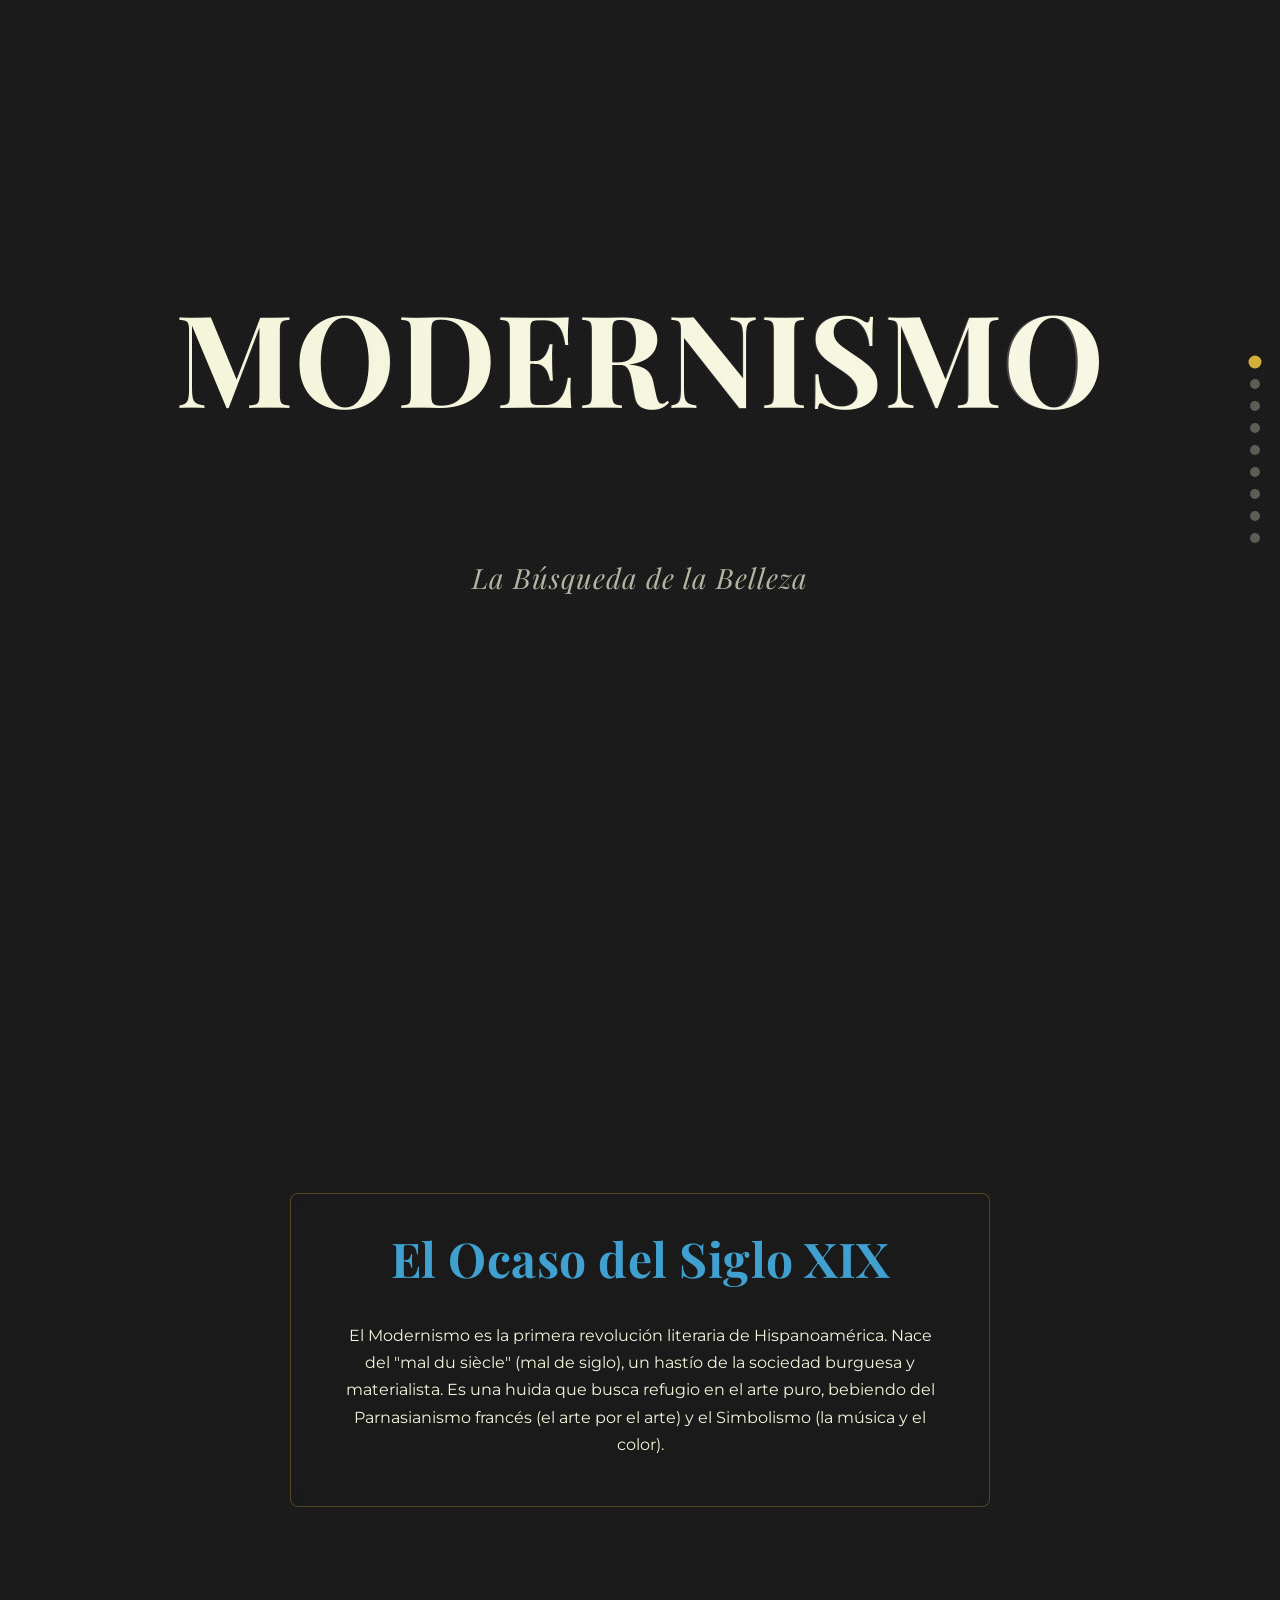
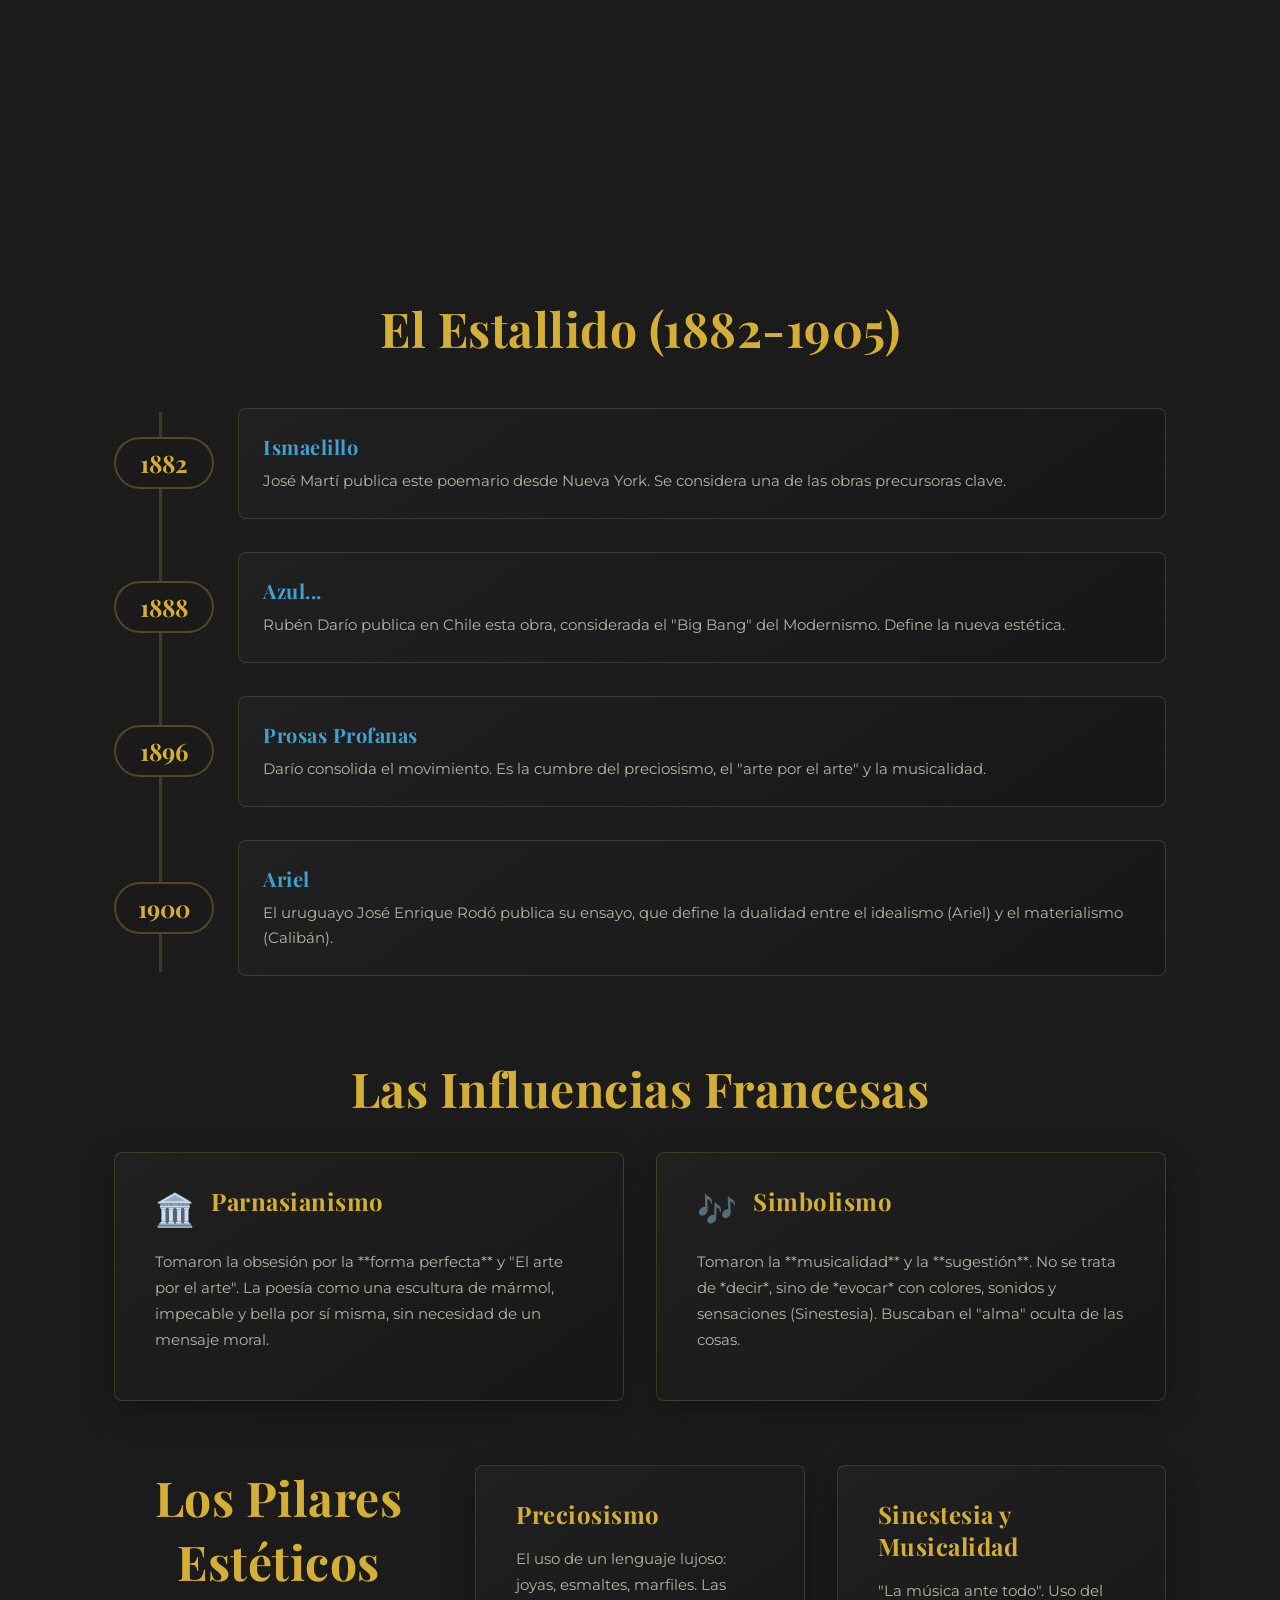
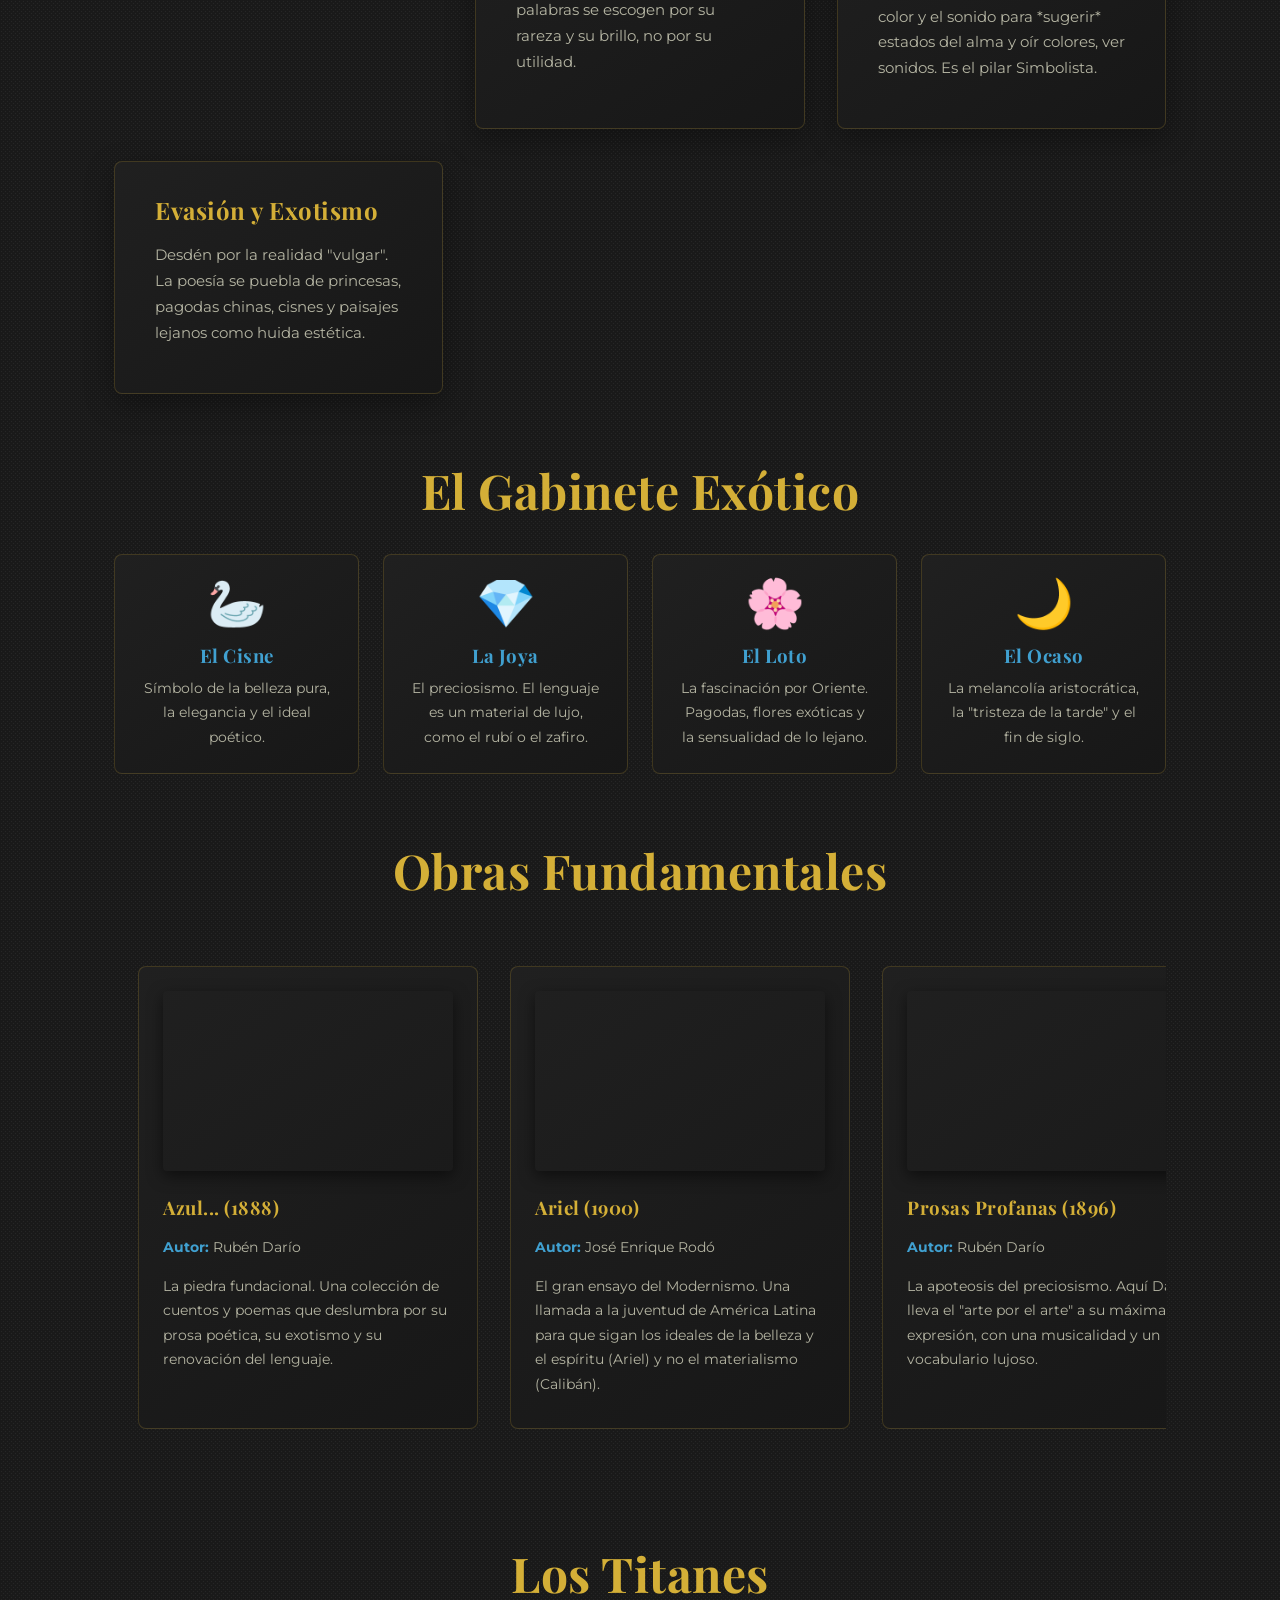
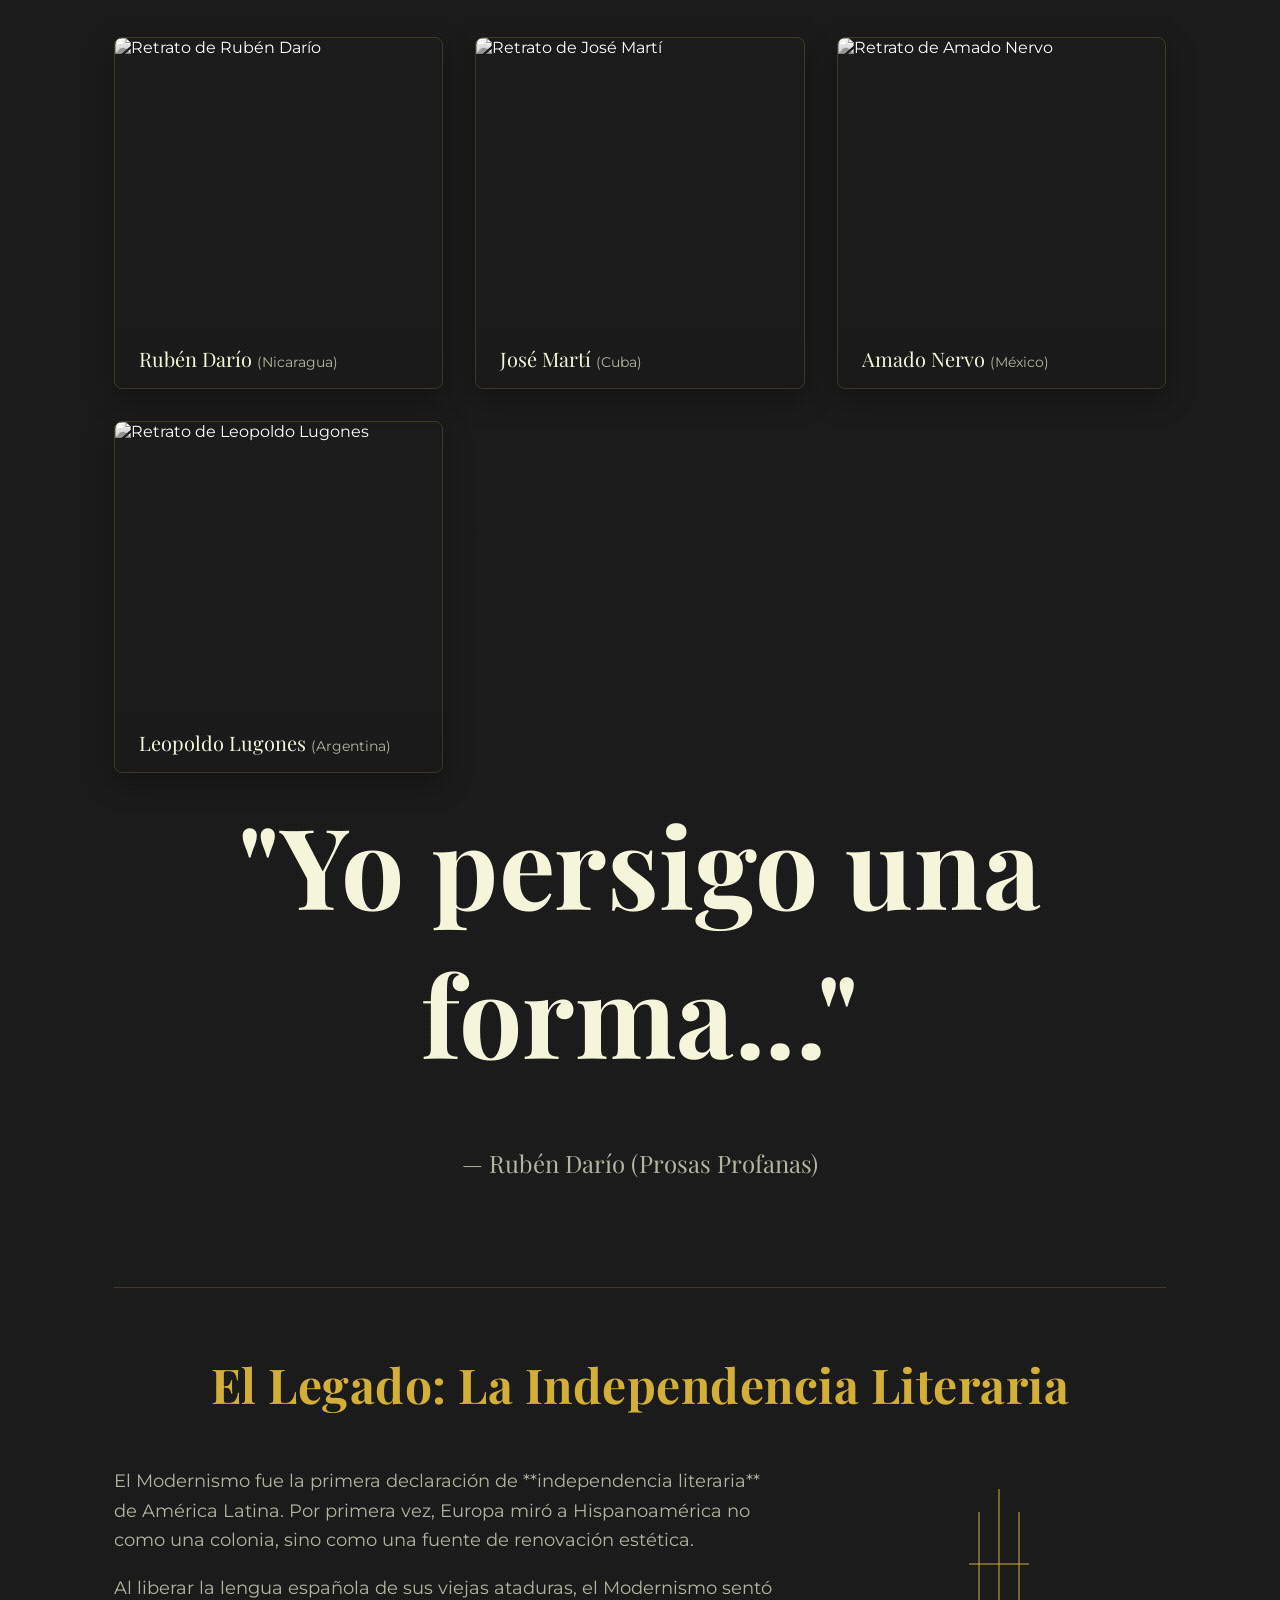
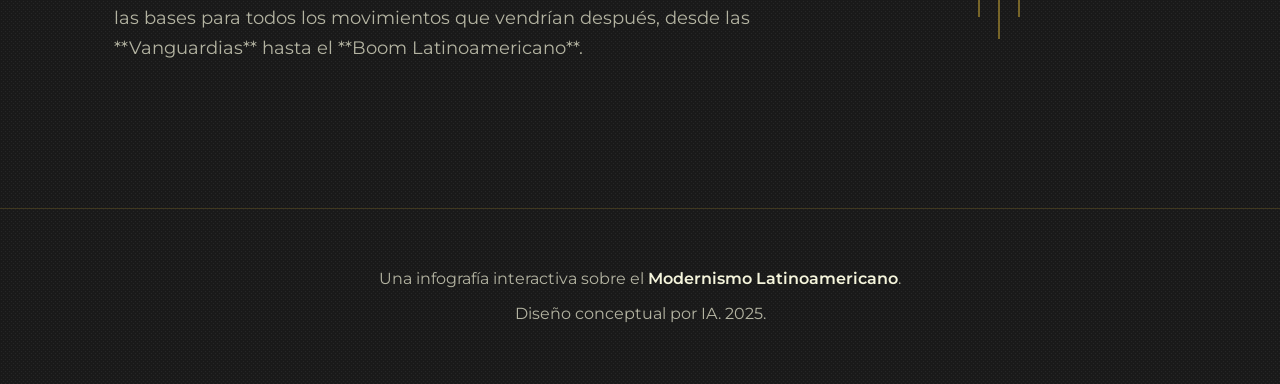
==== index.html @ db3751e8 "Initial Commit" ====
<!doctype html>
<html lang="es">
<head>
<meta charset="utf-8" />
<meta name="viewport" content="width=device-width,initial-scale=1" />
<title>Infografía: El Modernismo Latinoamericano (Edición Definitiva)</title>

<link href="https://fonts.googleapis.com/css2?family=Playfair+Display:ital,wght@0,400;0,700;1,700&family=Montserrat:wght@300;400;600;700&display=swap" rel="stylesheet">

<link rel="stylesheet" href="style.css">

</head>
<body>

<div id="preloader">
  <div class="preloader-symbol">
    <svg xmlns="http://www.w3.org/2000/svg" viewBox="0 0 64 64" width="64" height="64">
      <path d="M 32 10 C 20 10 10 20 10 32 C 10 44 20 54 32 54 C 44 54 54 44 54 32 C 54 20 44 10 32 10 Z M 32 12 A 20 20 0 0 1 52 32 A 20 20 0 0 1 32 52 A 20 20 0 0 1 12 32 A 20 20 0 0 1 32 12 Z" fill="#D4AF37"/>
      <path d="M 28 20 C 28 20 24 24 24 30 C 24 36 28 40 32 40 C 36 40 40 36 40 30 C 40 24 36 20 36 20 L 32 26 L 28 20 Z M 30 30 C 30 29 31 28 32 28 C 33 28 34 29 34 30 C 34 31 33 32 32 32 C 31 32 30 31 30 30 Z" fill="#D4AF37"/>
    </svg>
  </div>
  <div class="preloader-text">Cargando...</div>
</div>

<div id="custom-cursor"></div>

<nav id="scroll-spy">
  <ul>
    <li><a href="#hero" class="spy-dot active" data-section-name="INICIO"></a></li>
    <li><a href="#context" class="spy-dot" data-section-name="CONTEXTO"></a></li>
    <li><a href="#timeline" class="spy-dot" data-section-name="CRONOLOGÍA"></a></li>
    <li><a href="#influences" class="spy-dot" data-section-name="INFLUENCIAS"></a></li>
    <li><a href="#pillars" class="spy-dot" data-section-name="PILARES"></a></li>
    <li><a href="#cabinet" class="spy-dot" data-section-name="SÍMBOLOS"></a></li>
    <li><a href="#works" class="spy-dot" data-section-name="OBRAS"></a></li>
    <li><a href="#titans" class="spy-dot" data-section-name="TITANES"></a></li>
    <li><a href="#manifesto" class="spy-dot" data-section-name="MANIFIESTO"></a></li>
  </ul>
</nav>

<header class="hero-container" id="hero" data-section-name="INICIO" aria-label="Introducción al Modernismo">
  <div class="hero-content">
    <h1 id="hero-title">MODERNISMO</h1>
    <p class="subtitle animate-on-load">La Búsqueda de la Belleza</p>
  </div>
</header>

<div class="parallax-wrapper">
  <section class="context" id="context" data-section-name="CONTEXTO" aria-label="Contexto histórico">
    <div class="context-content animate-on-scroll">
      <h2>El Ocaso del Siglo XIX</h2>
      <p>
        El Modernismo es la primera revolución literaria de Hispanoamérica. Nace del "mal du siècle" (mal de siglo), un hastío de la sociedad burguesa y materialista. Es una huida que busca refugio en el arte puro, bebiendo del Parnasianismo francés (el arte por el arte) y el Simbolismo (la música y el color).
      </p>
    </div>
  </section>
</div>

<main class="container" role="main">

  <section class="timeline" id="timeline" data-section-name="CRONOLOGÍA" aria-label="Línea de Tiempo">
    <h2 class="animate-on-scroll">El Estallido (1882-1905)</h2>
    <div class="timeline-container">
      <div class="timeline-event animate-on-scroll" style="--delay: 0.1s;">
        <div class="timeline-date">1882</div>
        <div class="timeline-content">
          <h4>Ismaelillo</h4>
          <p>José Martí publica este poemario desde Nueva York. Se considera una de las obras precursoras clave.</p>
        </div>
      </div>
      <div class="timeline-event animate-on-scroll" style="--delay: 0.2s;">
        <div class="timeline-date">1888</div>
        <div class="timeline-content">
          <h4>Azul...</h4>
          <p>Rubén Darío publica en Chile esta obra, considerada el "Big Bang" del Modernismo. Define la nueva estética.</p>
        </div>
      </div>
      <div class="timeline-event animate-on-scroll" style="--delay: 0.3s;">
        <div class="timeline-date">1896</div>
        <div class="timeline-content">
          <h4>Prosas Profanas</h4>
          <p>Darío consolida el movimiento. Es la cumbre del preciosismo, el "arte por el arte" y la musicalidad.</p>
        </div>
      </div>
      <div class="timeline-event animate-on-scroll" style="--delay: 0.4s;">
        <div class="timeline-date">1900</div>
        <div class="timeline-content">
          <h4>Ariel</h4>
          <p>El uruguayo José Enrique Rodó publica su ensayo, que define la dualidad entre el idealismo (Ariel) y el materialismo (Calibán).</p>
        </div>
      </div>
    </div>
  </section>

  <section class="influences" id="influences" data-section-name="INFLUENCIAS" aria-label="Influencias Francesas">
    <h2 class="animate-on-scroll">Las Influencias Francesas</h2>
    <div class="influences-grid">
      <div class="card influence-card animate-on-scroll" style="--delay: 0.1s;">
        <div class="influence-title">
          <span class="influence-icon">🏛️</span>
          <h4>Parnasianismo</h4>
        </div>
        <p>Tomaron la obsesión por la **forma perfecta** y "El arte por el arte". La poesía como una escultura de mármol, impecable y bella por sí misma, sin necesidad de un mensaje moral.</p>
      </div>
      <div class="card influence-card animate-on-scroll" style="--delay: 0.2s;">
        <div class="influence-title">
          <span class="influence-icon">🎶</span>
          <h4>Simbolismo</h4>
        </div>
        <p>Tomaron la **musicalidad** y la **sugestión**. No se trata de *decir*, sino de *evocar* con colores, sonidos y sensaciones (Sinestesia). Buscaban el "alma" oculta de las cosas.</p>
      </div>
    </div>
  </section>

  <section class="pillars" id="pillars" data-section-name="PILARES" aria-label="Pilares temáticos">
    <h2 class="animate-on-scroll">Los Pilares Estéticos</h2>
    <div class="card animate-on-scroll" style="--delay: 0.1s;">
      <h4>Preciosismo</h4>
      <p>El uso de un lenguaje lujoso: joyas, esmaltes, marfiles. Las palabras se escogen por su rareza y su brillo, no por su utilidad.</p>
    </div>
    
    <div class="card animate-on-scroll" id="sinestesia-card" style="--delay: 0.2s;" aria-live="polite">
      <h4>Sinestesia y Musicalidad</h4>
      <p>"La música ante todo". Uso del color y el sonido para *sugerir* estados del alma y oír colores, ver sonidos. Es el pilar Simbolista.</p>
      <div class="stream-animation-container" aria-hidden="true"></div>
    </div>
    
    <div class="card animate-on-scroll" style="--delay: 0.3s;">
      <h4>Evasión y Exotismo</h4>
      <p>Desdén por la realidad "vulgar". La poesía se puebla de princesas, pagodas chinas, cisnes y paisajes lejanos como huida estética.</p>
    </div>
  </section>

  <section class="cabinet" id="cabinet" data-section-name="SÍMBOLOS" aria-label="Símbolos Clave">
    <h2 class="animate-on-scroll">El Gabinete Exótico</h2>
    <div class="cabinet-grid">
      <div class="symbol-card animate-on-scroll" style="--delay: 0.1s;">
        <span class="symbol">🦢</span>
        <h3>El Cisne</h3>
        <p>Símbolo de la belleza pura, la elegancia y el ideal poético.</p>
      </div>
      <div class="symbol-card animate-on-scroll" style="--delay: 0.2s;">
        <span class="symbol">💎</span>
        <h3>La Joya</h3>
        <p>El preciosismo. El lenguaje es un material de lujo, como el rubí o el zafiro.</p>
      </div>
      <div class="symbol-card animate-on-scroll" style="--delay: 0.3s;">
        <span class="symbol">🌸</span>
        <h3>El Loto</h3>
        <p>La fascinación por Oriente. Pagodas, flores exóticas y la sensualidad de lo lejano.</p>
      </div>
      <div class="symbol-card animate-on-scroll" style="--delay: 0.4s;">
        <span class="symbol">🌙</span>
        <h3>El Ocaso</h3>
        <p>La melancolía aristocrática, la "tristeza de la tarde" y el fin de siglo.</p>
      </div>
    </div>
  </section>

  <section class="works-wrapper" id="works" data-section-name="OBRAS" aria-label="Obras Fundamentales">
    <h2 class="animate-on-scroll">Obras Fundamentales</h2>
    <div class="works-horizontal-container animate-on-scroll">
      
      <div class="work-card">
        <div class="work-cover" style="background-image: url('https://picsum.photos/seed/azul/400/600?grayscale')"></div>
        <div class="work-info">
          <h3>Azul... (1888)</h3>
          <p><strong>Autor:</strong> Rubén Darío</p>
          <p>La piedra fundacional. Una colección de cuentos y poemas que deslumbra por su prosa poética, su exotismo y su renovación del lenguaje.</p>
        </div>
      </div>
      
      <div class="work-card">
        <div class="work-cover" style="background-image: url('https://picsum.photos/seed/ariel/400/600?grayscale')"></div>
        <div class="work-info">
          <h3>Ariel (1900)</h3>
          <p><strong>Autor:</strong> José Enrique Rodó</p>
          <p>El gran ensayo del Modernismo. Una llamada a la juventud de América Latina para que sigan los ideales de la belleza y el espíritu (Ariel) y no el materialismo (Calibán).</p>
        </div>
      </div>
      
      <div class="work-card">
        <div class="work-cover" style="background-image: url('https://picsum.photos/seed/prosas/400/600?grayscale')"></div>
        <div class="work-info">
          <h3>Prosas Profanas (1896)</h3>
          <p><strong>Autor:</strong> Rubén Darío</p>
          <p>La apoteosis del preciosismo. Aquí Darío lleva el "arte por el arte" a su máxima expresión, con una musicalidad y un vocabulario lujoso.</p>
        </div>
      </div>

      <div class="work-card">
        <div class="work-cover" style="background-image: url('https://picsum.photos/seed/platero/400/600?grayscale')"></div>
        <div class="work-info">
          <h3>Platero y yo (1914)</h3>
          <p><strong>Autor:</strong> Juan Ramón Jiménez</p>
          <p>(Aunque español, es la transición lírica que cierra la estética modernista con una prosa poética de sensibilidad inigualable).</p>
        </div>
      </div>
      
      <div class="work-card-end">
        <span>Sigue explorando...</span>
      </div>

    </div>
  </section>


  <section class="titans" id="titans" data-section-name="TITANES" aria-label="Autores principales">
    <h2 class="animate-on-scroll">Los Titanes</h2>
    <div class="gallery-grid">
      
      <div class="author-card animate-on-scroll" style="--delay: 0.1s;">
        <img src="https://picsum.photos/seed/dario/600/900?grayscale" alt="Retrato de Rubén Darío">
        <div class="author-overlay">
          <h3>Azul... (1888)</h3>
          <blockquote>"El libro de un autor no es sino la base de una pirámide cuya cima es el autor."</blockquote>
        </div>
        <div class="author-name">Rubén Darío <span>(Nicaragua)</span></div>
        <div class="glitch-layer"></div>
        <div class="glitch-layer"></div>
      </div>

      <div class="author-card animate-on-scroll" style="--delay: 0.2s;">
        <img src="https://picsum.photos/seed/marti/600/900?grayscale" alt="Retrato de José Martí">
        <div class="author-overlay">
          <h3>Ismaelillo (1882)</h3>
          <blockquote>"Verso, nos dicen, es gala / de fiesta, y su fin es / embellecer."</blockquote>
        </div>
        <div class="author-name">José Martí <span>(Cuba)</span></div>
        <div class="glitch-layer"></div>
        <div class="glitch-layer"></div>
      </div>

      <div class="author-card animate-on-scroll" style="--delay: 0.3s;">
        <img src="https://picsum.photos/seed/nervo/600/900?grayscale" alt="Retrato de Amado Nervo">
        <div class="author-overlay">
          <h3>La amada inmóvil (1920)</h3>
          <blockquote>"La vida es un paréntesis obscuro entre dos nadas."</blockquote>
        </div>
        <div class="author-name">Amado Nervo <span>(México)</span></div>
        <div class="glitch-layer"></div>
        <div class="glitch-layer"></div>
      </div>

      <div class="author-card animate-on-scroll" style="--delay: 0.4s;">
        <img src="https://picsum.photos/seed/lugones/600/900?grayscale" alt="Retrato de Leopoldo Lugones">
        <div class="author-overlay">
          <h3>Las montañas del oro (1897)</h3>
          <blockquote>"La Belleza es la única verdad. Y no hay más que una Belleza."</blockquote>
        </div>
        <div class="author-name">Leopoldo Lugones <span>(Argentina)</span></div>
        <div class="glitch-layer"></div>
        <div class="glitch-layer"></div>
      </div>

    </div>
  </section>

  <section class="manifesto" id="manifesto" data-section-name="MANIFIESTO" aria-label="El Manifiesto">
    <h2 id="manifesto-text" class="animate-on-scroll">"Yo persigo una forma..."</h2>
    <p class="animate-on-scroll" style="--delay: 0.2s;">— Rubén Darío (Prosas Profanas)</p>
  </section>

  <section class="legacy" id="legacy" aria-label="Legado">
    <h2 class="animate-on-scroll">El Legado: La Independencia Literaria</h2>
    <div class="legacy-content">
      <div class="legacy-text animate-on-scroll" style="--delay: 0.1s;">
        <p>El Modernismo fue la primera declaración de **independencia literaria** de América Latina. Por primera vez, Europa miró a Hispanoamérica no como una colonia, sino como una fuente de renovación estética.</p>
        <p>Al liberar la lengua española de sus viejas ataduras, el Modernismo sentó las bases para todos los movimientos que vendrían después, desde las **Vanguardias** hasta el **Boom Latinoamericano**.</p>
      </div>
      <div class="legacy-visual animate-on-scroll" style="--delay: 0.3s;" aria-hidden="true">
        <div class="line line-1"></div>
        <div class="line line-2"></div>
        <div class="line line-3"></div>
        <div class="line line-4"></div>
      </div>
    </div>
  </section>

</main>

<footer class="site-footer">
  <p>Una infografía interactiva sobre el <strong>Modernismo Latinoamericano</strong>.</p>
  <p>Diseño conceptual por IA. 2025.</p>
</footer>

<script src="app.js" defer></script>

</body>
</html>
---- style.css ----
/*
:root
Paleta: Sofisticada, lujosa.
Azul (por Darío) y Oro (por Parnasianismo).
*/
:root {
  --bg-dark: #1a1a1a;
  --text-light: #F5F5DC; /* Blanco Hueso */
  --accent-gold: #D4AF37;
  --accent-azul: #40A0D0; /* Azul Clásico */
  --text-muted: rgba(245, 245, 220, 0.7);

  --font-title: 'Playfair Display', serif;
  --font-body: 'Montserrat', sans-serif;
  
  --preloader-time: 1.5s; /* Duración de la animación del preloader */
}

/* --- Reseteo y Base --- */
*,
*::before,
*::after {
  box-sizing: border-box;
}

html {
  scroll-behavior: smooth;
}

body {
  margin: 0;
  font-family: var(--font-body);
  color: var(--text-light);
  background-color: var(--bg-dark);
  -webkit-font-smoothing: antialiased;
  -moz-osx-font-smoothing: grayscale;
  /* MEJORA 4: Textura de Ruido Sutil */
  background-image: linear-gradient(rgba(0,0,0,0.02), rgba(0,0,0,0.02)),
                    url("data:image/svg+xml,%3Csvg xmlns='http://www.w3.org/2000/svg' width='4' height='4' viewBox='0 0 4 4'%3E%3Cpath fill='%239C9C9C' fill-opacity='0.1' d='M1 3h1v1H1V3zm2-2h1v1H3V1z'%3E%3C/path%3E%3C/svg%3E");
  /* MEJORA 2: Ocultar cursor original */
  cursor: none;
}

/* Ocultar cursor en elementos interactivos también */
a, button, .author-card {
  cursor: none;
}

h1, h2, h3, h4 {
  font-family: var(--font-title);
  font-weight: 700;
  margin-top: 0;
  letter-spacing: 0.5px;
}
h1 { font-size: clamp(3rem, 10vw, 8rem); color: var(--text-light); }
h2 { font-size: clamp(2rem, 5vw, 3rem); color: var(--accent-gold); text-align: center; margin-bottom: 2rem; }
p { line-height: 1.7; font-size: 1rem; }
.container { max-width: 1100px; margin: 0 auto; padding: 4rem 1.5rem; }

/* --- MEJORA 1: PRELOADER --- */
#preloader {
  position: fixed;
  top: 0;
  left: 0;
  width: 100%;
  height: 100%;
  background: var(--bg-dark);
  display: flex;
  flex-direction: column;
  justify-content: center;
  align-items: center;
  z-index: 1000;
  opacity: 1;
  transition: opacity 0.5s ease calc(var(--preloader-time) - 0.5s);
  pointer-events: none;
}
#preloader.loaded {
  opacity: 0;
}
.preloader-symbol {
  animation: pulse 2s infinite ease-in-out;
}
.preloader-symbol svg {
  animation: spin 3s linear infinite;
}
.preloader-text {
  font-family: var(--font-title);
  color: var(--text-muted);
  margin-top: 1rem;
  opacity: 0;
  animation: fade-in 1s ease 0.5s forwards;
}
@keyframes spin { from { transform: rotate(0deg); } to { transform: rotate(360deg); } }
@keyframes pulse { 0%, 100% { opacity: 0.5; } 50% { opacity: 1; } }
@keyframes fade-in { to { opacity: 1; } }

/* --- MEJORA 2: CURSOR PERSONALIZADO --- */
#custom-cursor {
  position: fixed;
  width: 10px;
  height: 10px;
  background-color: var(--accent-gold);
  border-radius: 50%;
  top: -20px; /* Inicia fuera de pantalla */
  left: -20px;
  pointer-events: none;
  z-index: 9999;
  transition: transform 0.1s ease, width 0.3s ease, height 0.3s ease, background-color 0.3s ease;
}
#custom-cursor.hover {
  width: 40px;
  height: 40px;
  background-color: rgba(212, 175, 55, 0.3);
}

/* --- MEJORA 3: NAVEGACIÓN SCROLL-SPY --- */
#scroll-spy {
  position: fixed;
  top: 50%;
  right: 20px;
  transform: translateY(-50%);
  z-index: 100;
}
#scroll-spy ul {
  list-style: none;
  margin: 0;
  padding: 0;
  display: flex;
  flex-direction: column;
  gap: 12px;
}
#scroll-spy .spy-dot {
  display: block;
  width: 10px;
  height: 10px;
  background-color: rgba(245, 245, 220, 0.3); /* muted */
  border-radius: 50%;
  position: relative;
  transition: background-color 0.3s ease, transform 0.3s ease;
}
#scroll-spy .spy-dot.active {
  background-color: var(--accent-gold);
  transform: scale(1.3);
}
/* Tooltip con el nombre de la sección */
#scroll-spy .spy-dot::before {
  content: attr(data-section-name);
  position: absolute;
  top: 50%;
  right: 25px; /* A la izquierda del punto */
  transform: translateY(-50%);
  background: var(--accent-gold);
  color: var(--bg-dark);
  font-family: var(--font-body);
  font-weight: 600;
  font-size: 0.75rem;
  padding: 4px 8px;
  border-radius: 4px;
  white-space: nowrap;
  opacity: 0;
  pointer-events: none;
  transition: opacity 0.3s ease;
}
#scroll-spy .spy-dot:hover::before {
  opacity: 1;
}

/* --- SECCIÓN 1: HÉROE --- */
.hero-container {
  height: 100vh;
  display: flex;
  flex-direction: column;
  justify-content: center;
  align-items: center;
  text-align: center;
  overflow: hidden; 
}
.hero-content { position: relative; }
#hero-title {
  position: relative;
  display: inline-block;
  cursor: default;
  user-select: none; 
}
#hero-title span {
  display: inline-block;
  opacity: 0;
  transition: transform 1.2s cubic-bezier(0.19, 1, 0.22, 1),
              opacity 1.2s cubic-bezier(0.19, 1, 0.22, 1);
}
/* MEJORA 8: Brillo en Héroe (después de ensamblado) */
#hero-title.assembled::after {
  content: "MODERNISMO";
  position: absolute;
  top: 0;
  left: 0;
  width: 100%;
  color: transparent;
  background-clip: text;
  -webkit-background-clip: text;
  background-image: linear-gradient(90deg, 
    transparent 0%, 
    rgba(255,255,255,0.5) 40%, 
    rgba(255,255,255,0.8) 50%, 
    rgba(255,255,255,0.5) 60%, 
    transparent 100%);
  background-size: 300% 100%;
  animation: light-sweep 3s ease-out 1s forwards;
  opacity: 0.5;
}
@keyframes light-sweep {
  0% { background-position: 150% 0; }
  100% { background-position: -150% 0; }
}
.subtitle {
  font-family: var(--font-title);
  font-style: italic;
  font-size: clamp(1.2rem, 3vw, 1.75rem);
  color: var(--text-muted);
  letter-spacing: 1px;
}

/* --- SECCIÓN 2: CONTEXTO (PARALLAX) --- */
.parallax-wrapper {
  perspective: 1px;
  height: 100vh;
  overflow-x: hidden;
  overflow-y: auto;
}
.context {
  position: relative;
  padding: 4rem 1.5rem;
  height: 100vh;
  display: flex;
  justify-content: center;
  align-items: center;
  transform-style: preserve-3d;
}
.context::before {
  content: "";
  position: absolute;
  top: 0; left: 0; right: 0; bottom: 0;
  z-index: -1;
  transform: translateZ(-1px) scale(2);
  background-image: url('https://picsum.photos/seed/lake/1920/1080?grayscale&blur=1');
  background-size: cover;
  background-position: center center;
  filter: grayscale(100%) brightness(0.4);
}
.context-content {
  max-width: 700px;
  text-align: center;
  background: rgba(26, 26, 26, 0.7);
  padding: 2rem 3rem;
  border: 1px solid rgba(212, 175, 55, 0.3);
  backdrop-filter: blur(5px);
  border-radius: 8px;
}
.context-content h2 { color: var(--accent-azul); }

/* --- SECCIÓN 3: LÍNEA DE TIEMPO (Refinada) --- */
.timeline { padding-top: 2rem; }
.timeline-container {
  display: grid;
  grid-template-columns: 1fr;
  gap: 1px; /* Para la línea de conexión */
  position: relative;
  /* Línea central */
  &::before {
    content: '';
    position: absolute;
    top: 20px;
    bottom: 20px;
    left: 45px; /* Alineado con el .timeline-date */
    width: 3px;
    background: rgba(212, 175, 55, 0.2);
    z-index: 1;
  }
}
.timeline-event {
  display: flex;
  align-items: center;
  gap: 1.5rem;
  padding: 1rem 0;
  position: relative;
  z-index: 2;
}
.timeline-date {
  font-family: var(--font-title);
  font-size: 1.5rem;
  font-weight: 700;
  color: var(--accent-gold);
  background: var(--bg-dark);
  padding: 0.5rem 1rem;
  border-radius: 50px;
  border: 2px solid rgba(212, 175, 55, 0.3);
  width: 100px;
  text-align: center;
}
.timeline-content {
  background: linear-gradient(145deg, #202020, #171717);
  border: 1px solid rgba(212, 175, 55, 0.2);
  padding: 1.5rem;
  border-radius: 8px;
  flex: 1;
}
.timeline-content h4 { color: var(--accent-azul); margin-bottom: 0.5rem; font-size: 1.25rem; }
.timeline-content p { margin: 0; color: var(--text-muted); font-size: 0.95rem; }

/* --- MEJORA 5: SECCIÓN "INFLUENCIAS" --- */
.influences { padding-top: 4rem; }
.influences-grid {
  display: grid;
  grid-template-columns: 1fr 1fr;
  gap: 2rem;
}
.influence-card { border-top: 4px solid var(--accent-azul); }
.influence-title {
  display: flex;
  align-items: center;
  gap: 1rem;
  margin-bottom: 1rem;
}
.influence-title h4 { color: var(--accent-gold); margin: 0; font-size: 1.5rem; }
.influence-icon { font-size: 2rem; }

/* --- SECCIÓN 6: PILARES --- */
.pillars {
  padding-top: 4rem; 
  display: grid;
  grid-template-columns: repeat(auto-fit, minmax(300px, 1fr));
  gap: 2rem;
}
.card {
  background: linear-gradient(145deg, #202020, #171717);
  border: 1px solid rgba(212, 175, 55, 0.2);
  padding: 2rem 2.5rem;
  border-radius: 8px;
  box-shadow: 0 10px 30px rgba(0, 0, 0, 0.3);
  position: relative;
  overflow: hidden;
}
.card h4 { font-family: var(--font-title); font-size: 1.5rem; color: var(--accent-gold); margin-bottom: 1rem; }
.card p { color: var(--text-muted); font-size: 0.95rem; }

/* Animación de Flujo/Sinestesia */
.stream-animation-container {
  position: absolute;
  bottom: 0; left: 0; right: 0;
  padding: 1rem 2.5rem 1.5rem;
  pointer-events: none;
  line-height: 1.4;
  height: 90px;
  overflow: hidden;
}
.stream-animation-container span {
  font-family: var(--font-title);
  font-style: italic;
  font-size: 0.9rem;
  color: var(--accent-azul);
  opacity: 0;
  display: inline-block;
  transform: translateY(10px);
  transition: opacity 0.5s ease, transform 0.5s ease;
}

/* --- MEJORA 6: SECCIÓN "GABINETE EXÓTICO" --- */
.cabinet { padding-top: 4rem; }
.cabinet-grid {
  display: grid;
  grid-template-columns: repeat(auto-fit, minmax(200px, 1fr));
  gap: 1.5rem;
}
.symbol-card {
  background: linear-gradient(145deg, #202020, #171717);
  border: 1px solid rgba(212, 175, 55, 0.2);
  padding: 1.5rem;
  border-radius: 8px;
  text-align: center;
  transition: transform 0.3s ease;
}
.symbol-card:hover { transform: translateY(-5px); }
.symbol-card .symbol { font-size: 3rem; display: block; line-height: 1; margin-bottom: 1rem; }
.symbol-card h3 { color: var(--accent-azul); margin-bottom: 0.5rem; }
.symbol-card p { font-size: 0.9rem; color: var(--text-muted); margin: 0; }

/* --- MEJORA 7: SECCIÓN DE OBRAS (HORIZONTAL) --- */
.works-wrapper {
  padding-top: 4rem;
  /* El "padding" inferior lo da el contenedor */
}
.works-horizontal-container {
  display: flex;
  gap: 2rem;
  overflow-x: auto;
  padding: 2rem 1.5rem 3rem 1.5rem; /* Padding para que se vea el scroll */
  /* Estilo de scrollbar */
  &::-webkit-scrollbar {
    height: 8px;
  }
  &::-webkit-scrollbar-thumb {
    background: var(--accent-gold);
    border-radius: 10px;
  }
  &::-webkit-scrollbar-track {
    background: rgba(255,255,255,0.05);
    border-radius: 10px;
  }
}
.work-card {
  display: flex;
  flex-direction: column;
  gap: 1.5rem;
  background: linear-gradient(145deg, #202020, #171717);
  border: 1px solid rgba(212, 175, 55, 0.2);
  padding: 1.5rem;
  border-radius: 8px;
  width: 340px; /* Ancho fijo */
  flex-shrink: 0; /* No se encoge */
  transition: transform 0.3s ease;
}
.work-card:hover { transform: translateY(-5px); }
.work-cover {
  width: 100%;
  height: 180px;
  border-radius: 4px;
  background-size: cover;
  background-position: center;
  box-shadow: 0 5px 15px rgba(0,0,0,0.5);
}
.work-info h3 { color: var(--accent-gold); margin-bottom: 0.5rem; }
.work-info p { font-size: 0.9rem; color: var(--text-muted); margin-bottom: 0.5rem; }
.work-info strong { color: var(--accent-azul); }
/* Tarjeta final "placeholder" */
.work-card-end {
  width: 200px;
  flex-shrink: 0;
  display: flex;
  align-items: center;
  justify-content: center;
  border: 2px dashed rgba(212, 175, 55, 0.3);
  border-radius: 8px;
  color: var(--text-muted);
  font-family: var(--font-title);
}

/* --- SECCIÓN 8: TITANES (con Glitch) --- */
.titans { padding-top: 4rem; }
.gallery-grid {
  display: grid;
  grid-template-columns: repeat(auto-fit, minmax(250px, 1fr));
  gap: 2rem;
}
.author-card {
  position: relative;
  border-radius: 8px;
  overflow: hidden;
  box-shadow: 0 10px 30px rgba(0, 0, 0, 0.3);
  border: 1px solid rgba(212, 175, 55, 0.2);
}
.author-card img {
  width: 100%;
  height: 350px;
  object-fit: cover;
  display: block;
  filter: grayscale(100%) contrast(1.1);
  transition: transform 0.6s cubic-bezier(0.19, 1, 0.22, 1), filter 0.4s ease;
}
.author-name {
  position: absolute;
  bottom: 0; left: 0; right: 0;
  padding: 1rem 1.5rem;
  font-family: var(--font-title);
  font-size: 1.25rem;
  background: linear-gradient(to top, rgba(26, 26, 26, 0.9), transparent);
  transition: opacity 0.4s ease;
  z-index: 1;
}
.author-name span { font-family: var(--font-body); font-size: 0.9rem; color: var(--text-muted); }
.author-overlay {
  position: absolute;
  top: 0; left: 0;
  width: 100%; height: 100%;
  padding: 1.5rem;
  background: rgba(26, 26, 26, 0.85);
  backdrop-filter: blur(4px);
  opacity: 0;
  transition: opacity 0.4s ease;
  display: flex;
  flex-direction: column;
  justify-content: center;
  z-index: 1; 
}
.author-overlay h3 { color: var(--accent-gold); font-size: 1.1rem; }
.author-overlay blockquote {
  font-family: var(--font-body);
  font-size: 0.9rem;
  color: var(--text-light);
  border-left: 2px solid var(--accent-azul);
  padding-left: 1rem;
  margin: 0;
}

/* Animación de Glitch */
.glitch-layer {
  position: absolute;
  top: 0; left: 0;
  width: 100%; height: 100%;
  pointer-events: none;
  opacity: 0;
  z-index: 2; 
}
.author-card:hover img { transform: scale(1.1); filter: grayscale(50%) contrast(1.1); }
.author-card:hover .author-overlay { opacity: 1; }
.author-card:hover .author-name { opacity: 0; }
.author-card:hover .glitch-layer:nth-child(3) {
  background-color: var(--accent-azul);
  mix-blend-mode: screen;
  opacity: 0.5;
  animation: glitch-anim 0.3s steps(2, end) infinite;
}
.author-card:hover .glitch-layer:nth-child(4) {
  background-color: red;
  mix-blend-mode: screen;
  opacity: 0.5;
  animation: glitch-anim 0.2s steps(2, end) infinite reverse;
}
@keyframes glitch-anim {
  0% { clip-path: inset(40% 0 30% 0); transform: translateX(-5px); }
  100% { clip-path: inset(10% 0 55% 0); transform: translateX(5px); }
}

/* --- SECCIÓN 9: MANIFIESTO --- */
.manifesto {
  min-height: 50vh;
  display: flex;
  flex-direction: column;
  justify-content: center;
  align-items: center;
  text-align: center;
  overflow: hidden;
}
#manifesto-text {
  font-size: clamp(3rem, 10vw, 7rem);
  color: var(--text-light);
  filter: blur(15px);
  opacity: 0.1;
  transform: scale(0.9);
  transition: filter 1.5s cubic-bezier(0.19, 1, 0.22, 1),
              opacity 1.5s cubic-bezier(0.19, 1, 0.22, 1),
              transform 1.5s cubic-bezier(0.19, 1, 0.22, 1);
}
.manifesto p { font-family: var(--font-title); font-size: 1.5rem; color: var(--text-muted); }

/* --- SECCIÓN 10: LEGADO --- */
.legacy {
  padding-top: 4rem;
  border-top: 1px solid rgba(212, 175, 55, 0.2);
  margin-top: 4rem;
}
.legacy-content {
  display: grid;
  grid-template-columns: 2fr 1fr;
  gap: 3rem;
  align-items: center;
}
.legacy-text p { font-size: 1.1rem; color: var(--text-muted); }
.legacy-text strong { color: var(--accent-azul); font-weight: 600; }
.legacy-visual {
  position: relative;
  height: 150px;
  display: flex;
  justify-content: center;
  align-items: center;
  opacity: 0.6;
}
.legacy-visual .line { position: absolute; background: var(--accent-gold); opacity: 0.5; }
.legacy-visual .line-1 { width: 2px; height: 100%; }
.legacy-visual .line-2 { width: 2px; height: 70%; transform: translateX(20px); }
.legacy-visual .line-3 { width: 2px; height: 70%; transform: translateX(-20px); }
.legacy-visual .line-4 { width: 60px; height: 2px; }

/* --- MEJORA 10: NUEVO FOOTER --- */
.site-footer {
  text-align: center;
  padding: 3rem 1.5rem;
  margin-top: 4rem;
  border-top: 1px solid rgba(212, 175, 55, 0.2);
  color: var(--text-muted);
  font-size: 0.9rem;
}
.site-footer p { margin: 0.5rem 0; }
.site-footer strong { color: var(--text-light); font-weight: 600; }

/* --- ANIMACIONES DE SCROLL (JS) --- */
.animate-on-scroll {
  opacity: 0;
  transform: translateY(30px);
  transition: opacity 0.8s ease-out, transform 0.8s ease-out;
  transition-delay: var(--delay, 0s);
}
.animate-on-scroll.in-view { opacity: 1; transform: translateY(0); }
.animate-on-load {
  opacity: 0;
  transform: translateY(20px);
  animation: fade-in-up 1s ease-out 1.5s forwards;
}
@keyframes fade-in-up { to { opacity: 1; transform: translateY(0); } }
#manifesto-text.in-view { filter: blur(0); opacity: 1; transform: scale(1); }

/* --- RESPONSIVE --- */
@media (max-width: 1200px) {
  /* Ocultar scroll-spy en pantallas más pequeñas */
  #scroll-spy { display: none; }
}
@media (max-width: 768px) {
  .context-content { padding: 1.5rem; }
  .gallery-grid { grid-template-columns: repeat(auto-fit, minmax(250px, 1fr)); }
  .legacy-content { grid-template-columns: 1fr; gap: 2rem; }
  .legacy-visual { display: none; }
  .timeline-container::before { left: 24px; }
  .timeline-event { flex-direction: column; align-items: flex-start; gap: 1rem; }
  .timeline-date { width: auto; }
  .influences-grid { grid-template-columns: 1fr; }
  .cabinet-grid { grid-template-columns: 1fr 1fr; }
}
@media (max-width: 480px) {
  .gallery-grid { grid-template-columns: 1fr; }
  .card { padding: 1.5rem; }
  .cabinet-grid { grid-template-columns: 1fr; }
}
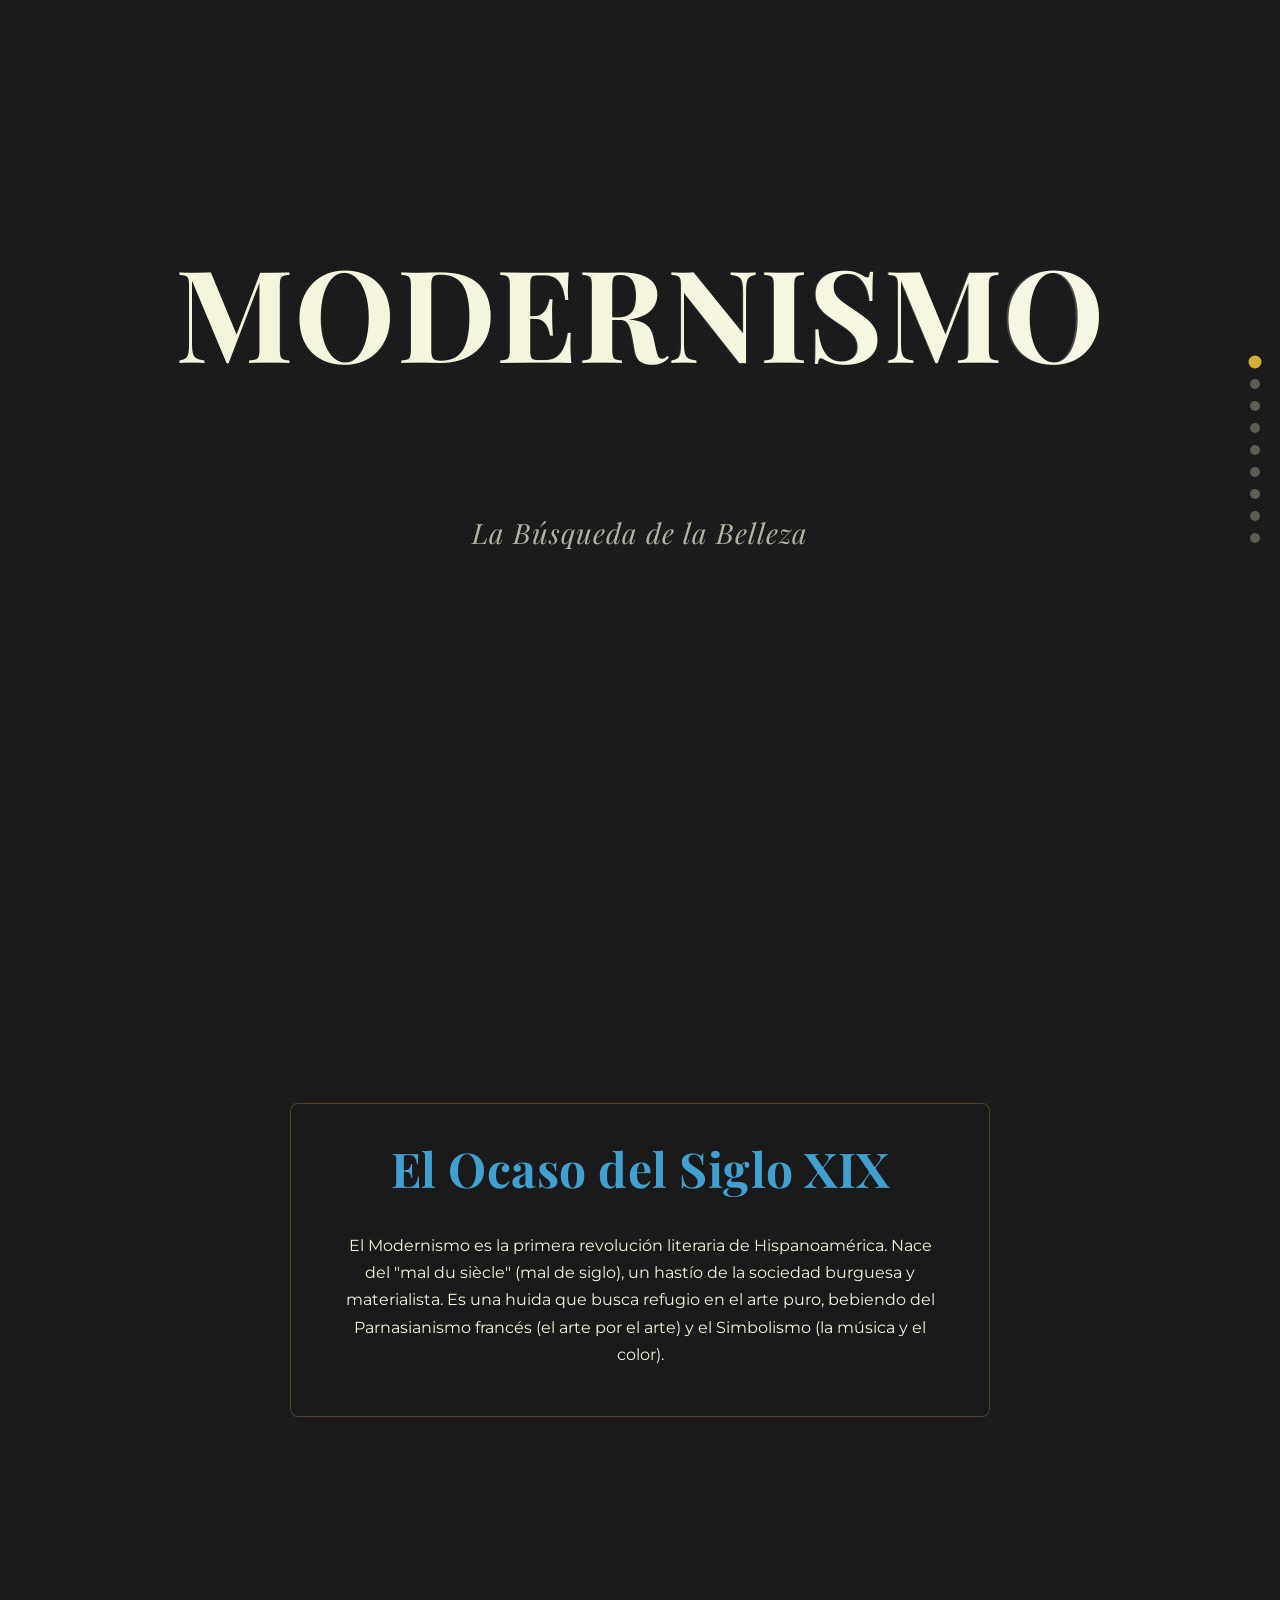
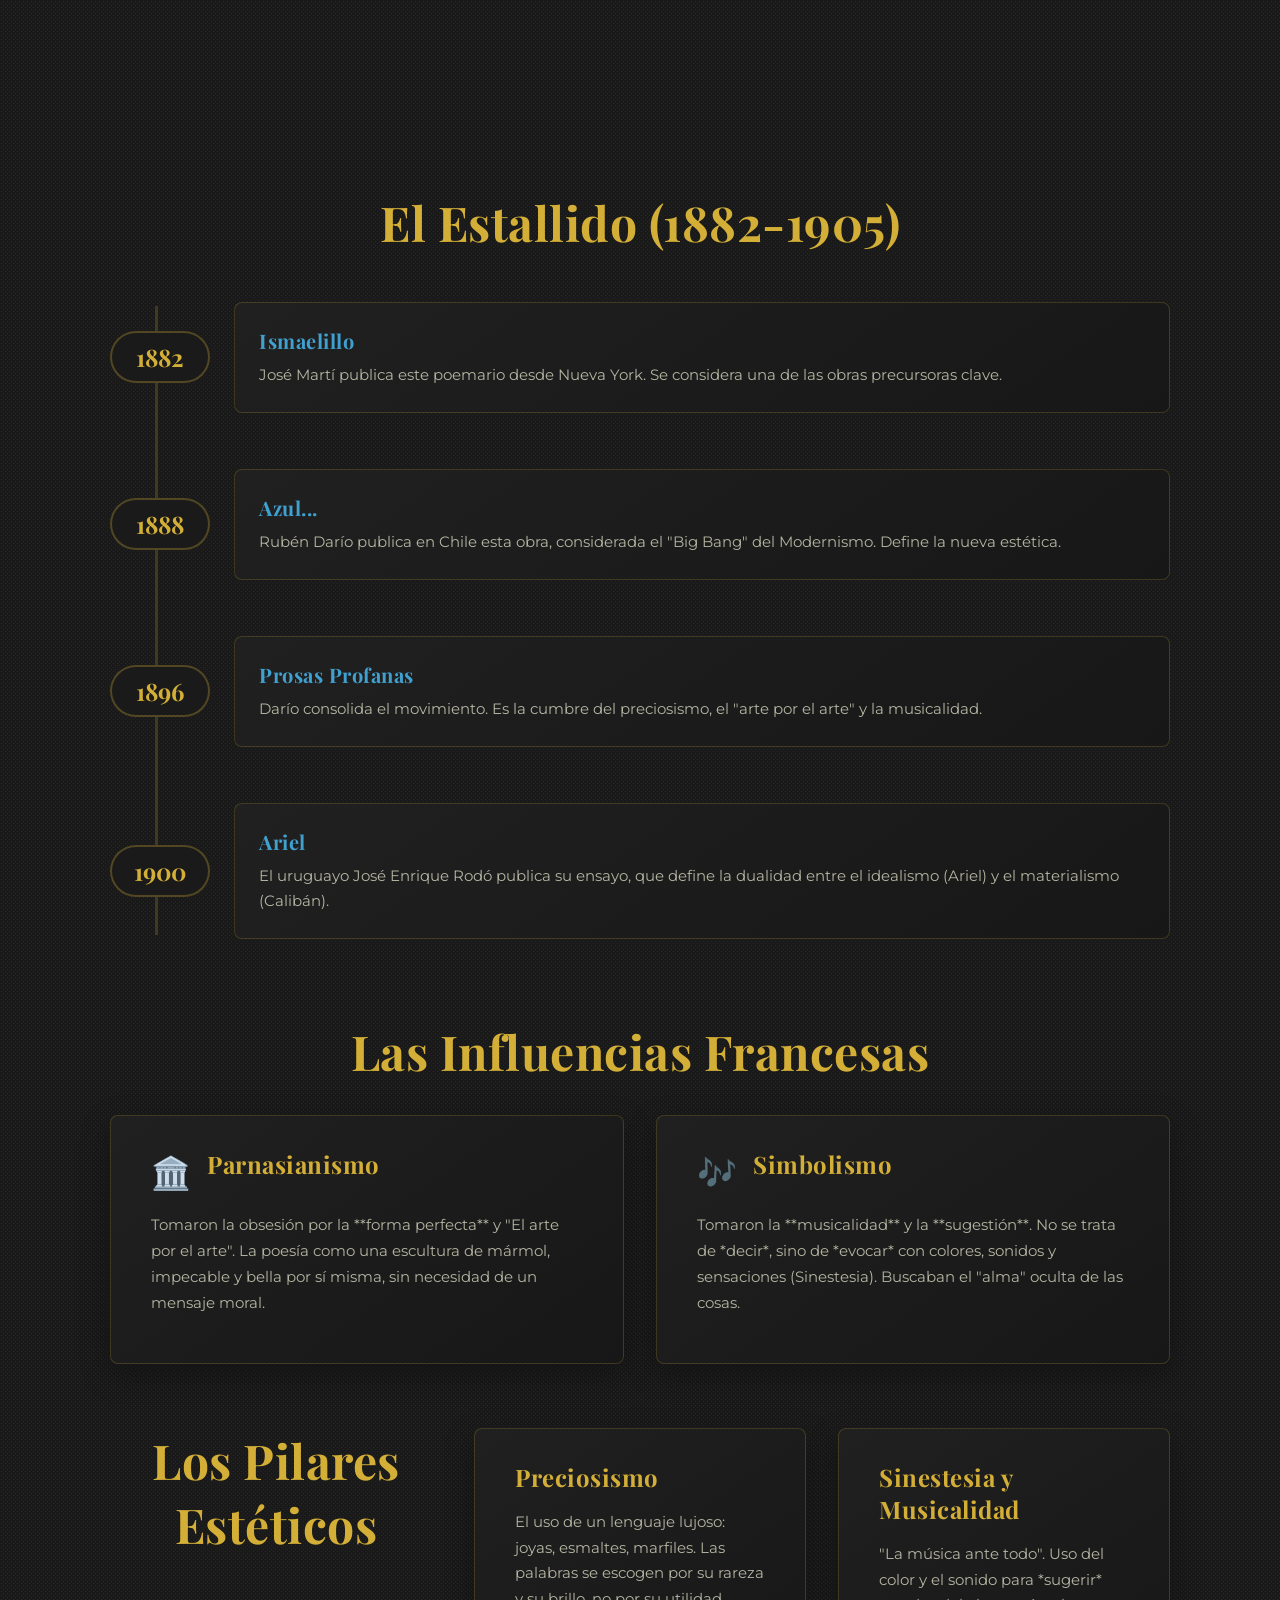
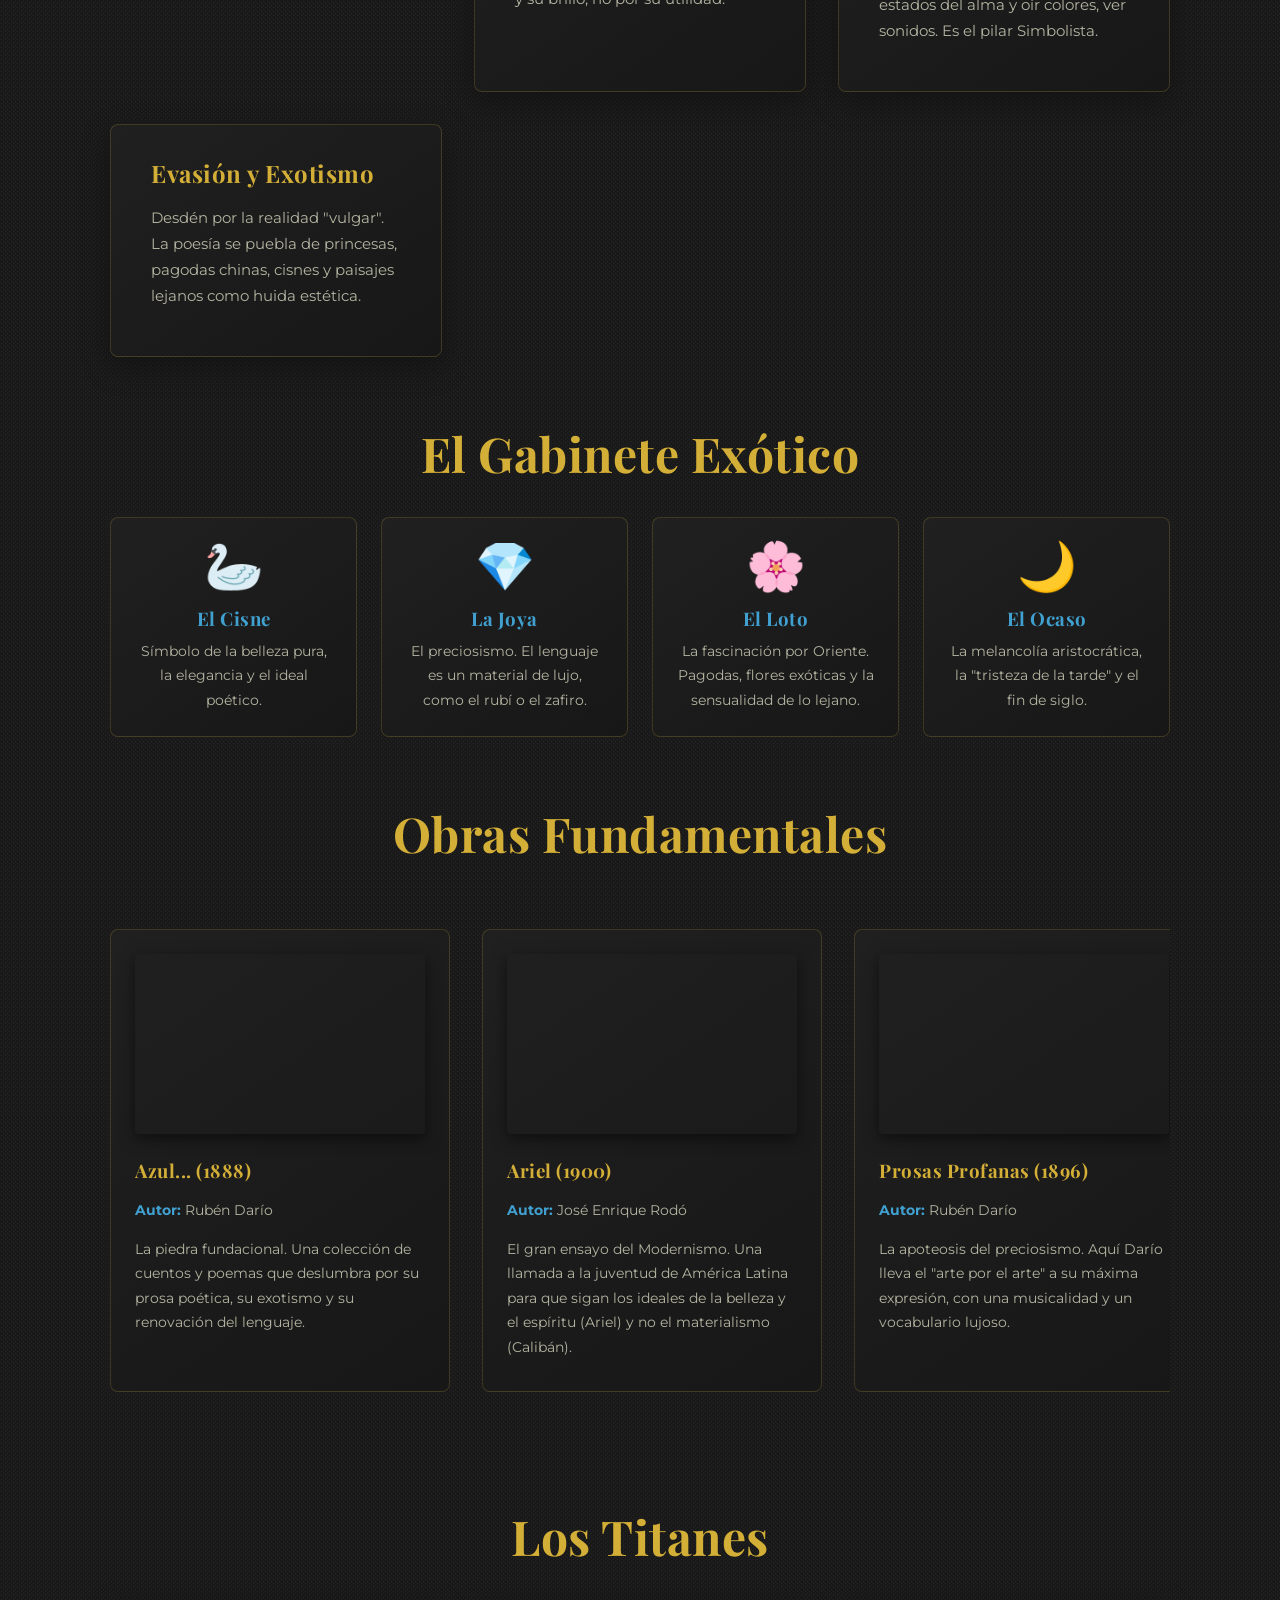
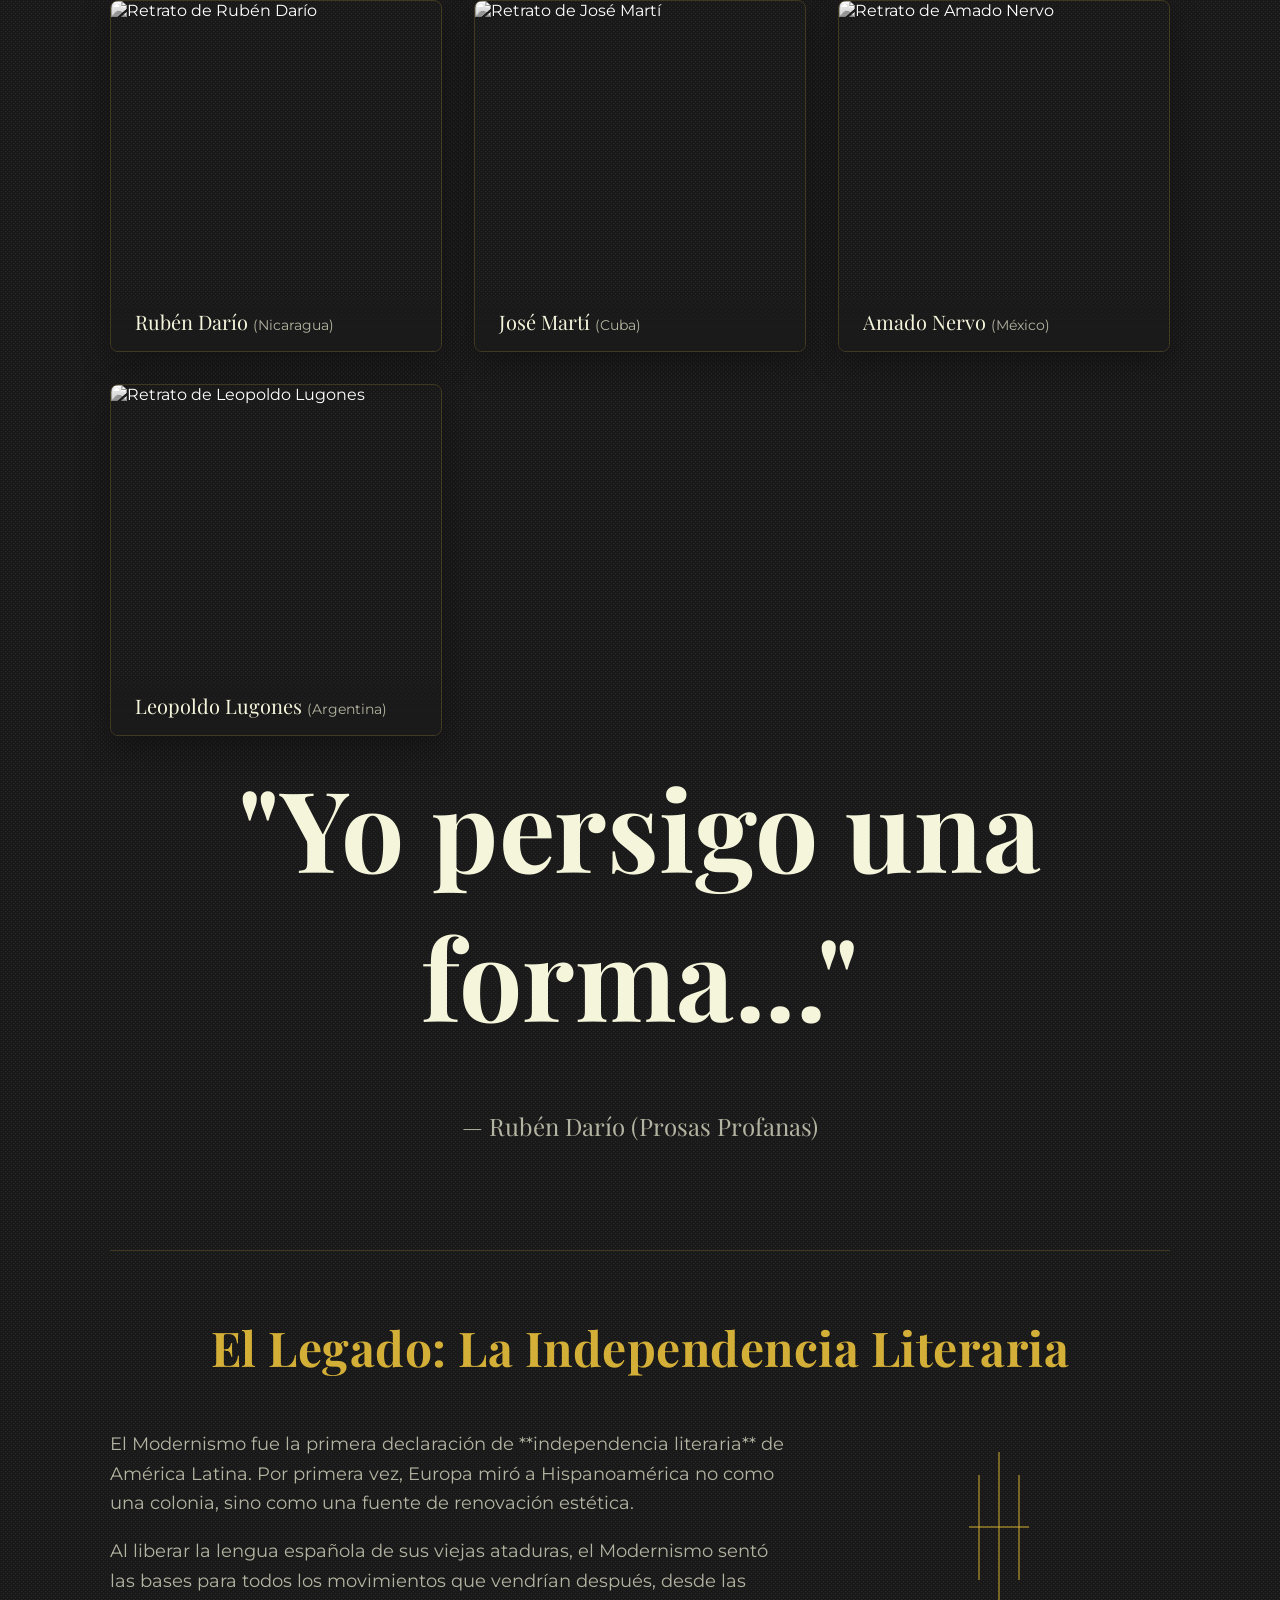
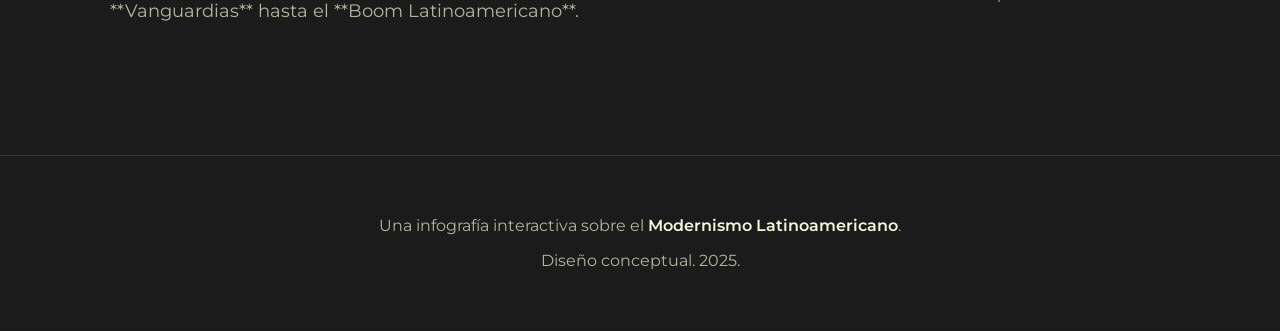
==== commit ba8e59b4: "Delete Ia Mention" ====
--- a/index.html
+++ b/index.html
@@ -281,7 +281,7 @@
 
 <footer class="site-footer">
   <p>Una infografía interactiva sobre el <strong>Modernismo Latinoamericano</strong>.</p>
-  <p>Diseño conceptual por IA. 2025.</p>
+  <p>Diseño conceptual. 2025.</p>
 </footer>
 
 <script src="app.js" defer></script>
--- a/style.css
+++ b/style.css
@@ -1,22 +1,21 @@
 /*
 :root
-Paleta: Sofisticada, lujosa.
-Azul (por Darío) y Oro (por Parnasianismo).
+Paleta y Fuentes (Sin cambios)
 */
 :root {
   --bg-dark: #1a1a1a;
-  --text-light: #F5F5DC; /* Blanco Hueso */
+  --text-light: #F5F5DC; 
   --accent-gold: #D4AF37;
-  --accent-azul: #40A0D0; /* Azul Clásico */
+  --accent-azul: #40A0D0; 
   --text-muted: rgba(245, 245, 220, 0.7);
 
   --font-title: 'Playfair Display', serif;
   --font-body: 'Montserrat', sans-serif;
   
-  --preloader-time: 1.5s; /* Duración de la animación del preloader */
-}
-
-/* --- Reseteo y Base --- */
+  --preloader-time: 1.5s;
+}
+
+/* --- Reseteo y Base (Mobile-First) --- */
 *,
 *::before,
 *::after {
@@ -25,6 +24,8 @@
 
 html {
   scroll-behavior: smooth;
+  /* MEJORA MÓVIL: Fuentes más legibles en celu */
+  font-size: 16px; 
 }
 
 body {
@@ -34,16 +35,11 @@
   background-color: var(--bg-dark);
   -webkit-font-smoothing: antialiased;
   -moz-osx-font-smoothing: grayscale;
-  /* MEJORA 4: Textura de Ruido Sutil */
   background-image: linear-gradient(rgba(0,0,0,0.02), rgba(0,0,0,0.02)),
                     url("data:image/svg+xml,%3Csvg xmlns='http://www.w3.org/2000/svg' width='4' height='4' viewBox='0 0 4 4'%3E%3Cpath fill='%239C9C9C' fill-opacity='0.1' d='M1 3h1v1H1V3zm2-2h1v1H3V1z'%3E%3C/path%3E%3C/svg%3E");
-  /* MEJORA 2: Ocultar cursor original */
-  cursor: none;
-}
-
-/* Ocultar cursor en elementos interactivos también */
-a, button, .author-card {
-  cursor: none;
+  
+  /* MEJORA MÓVIL: Ocultar cursor por defecto en PC, pero normal en celu */
+  cursor: default; 
 }
 
 h1, h2, h3, h4 {
@@ -55,15 +51,30 @@
 h1 { font-size: clamp(3rem, 10vw, 8rem); color: var(--text-light); }
 h2 { font-size: clamp(2rem, 5vw, 3rem); color: var(--accent-gold); text-align: center; margin-bottom: 2rem; }
 p { line-height: 1.7; font-size: 1rem; }
-.container { max-width: 1100px; margin: 0 auto; padding: 4rem 1.5rem; }
-
-/* --- MEJORA 1: PRELOADER --- */
+
+/* MEJORA MÓVIL: Padding más chico en celu */
+.container { 
+  max-width: 1100px; 
+  margin: 0 auto; 
+  padding: 3rem 1.25rem; /* Reducido de 4rem */
+}
+
+/* --- MEJORA MÓVIL: Ocultar Cursor y Nav Lateral --- */
+/* (pointer: coarse) detecta pantallas táctiles (celulares, tablets) */
+@media (pointer: coarse) {
+  #custom-cursor {
+    display: none !important;
+  }
+  #scroll-spy {
+    display: none !imporant;
+  }
+}
+
+/* --- Preloader (Sin cambios) --- */
 #preloader {
   position: fixed;
-  top: 0;
-  left: 0;
-  width: 100%;
-  height: 100%;
+  top: 0; left: 0;
+  width: 100%; height: 100%;
   background: var(--bg-dark);
   display: flex;
   flex-direction: column;
@@ -74,34 +85,22 @@
   transition: opacity 0.5s ease calc(var(--preloader-time) - 0.5s);
   pointer-events: none;
 }
-#preloader.loaded {
-  opacity: 0;
-}
-.preloader-symbol {
-  animation: pulse 2s infinite ease-in-out;
-}
-.preloader-symbol svg {
-  animation: spin 3s linear infinite;
-}
-.preloader-text {
-  font-family: var(--font-title);
-  color: var(--text-muted);
-  margin-top: 1rem;
-  opacity: 0;
-  animation: fade-in 1s ease 0.5s forwards;
-}
+#preloader.loaded { opacity: 0; }
+.preloader-symbol { animation: pulse 2s infinite ease-in-out; }
+.preloader-symbol svg { animation: spin 3s linear infinite; }
+.preloader-text { font-family: var(--font-title); color: var(--text-muted); margin-top: 1rem; opacity: 0; animation: fade-in 1s ease 0.5s forwards; }
 @keyframes spin { from { transform: rotate(0deg); } to { transform: rotate(360deg); } }
 @keyframes pulse { 0%, 100% { opacity: 0.5; } 50% { opacity: 1; } }
 @keyframes fade-in { to { opacity: 1; } }
 
-/* --- MEJORA 2: CURSOR PERSONALIZADO --- */
+/* --- Cursor Personalizado (Solo para PC) --- */
 #custom-cursor {
   position: fixed;
   width: 10px;
   height: 10px;
   background-color: var(--accent-gold);
   border-radius: 50%;
-  top: -20px; /* Inicia fuera de pantalla */
+  top: -20px;
   left: -20px;
   pointer-events: none;
   z-index: 9999;
@@ -113,232 +112,229 @@
   background-color: rgba(212, 175, 55, 0.3);
 }
 
-/* --- MEJORA 3: NAVEGACIÓN SCROLL-SPY --- */
+/* --- Nav Scroll-Spy (Solo para PC) --- */
 #scroll-spy {
   position: fixed;
   top: 50%;
   right: 20px;
   transform: translateY(-50%);
   z-index: 100;
-}
-#scroll-spy ul {
-  list-style: none;
-  margin: 0;
-  padding: 0;
-  display: flex;
-  flex-direction: column;
-  gap: 12px;
-}
-#scroll-spy .spy-dot {
-  display: block;
-  width: 10px;
-  height: 10px;
-  background-color: rgba(245, 245, 220, 0.3); /* muted */
-  border-radius: 50%;
-  position: relative;
-  transition: background-color 0.3s ease, transform 0.3s ease;
-}
-#scroll-spy .spy-dot.active {
-  background-color: var(--accent-gold);
-  transform: scale(1.3);
-}
-/* Tooltip con el nombre de la sección */
-#scroll-spy .spy-dot::before {
-  content: attr(data-section-name);
-  position: absolute;
-  top: 50%;
-  right: 25px; /* A la izquierda del punto */
-  transform: translateY(-50%);
-  background: var(--accent-gold);
-  color: var(--bg-dark);
-  font-family: var(--font-body);
-  font-weight: 600;
-  font-size: 0.75rem;
-  padding: 4px 8px;
-  border-radius: 4px;
-  white-space: nowrap;
-  opacity: 0;
-  pointer-events: none;
-  transition: opacity 0.3s ease;
-}
-#scroll-spy .spy-dot:hover::before {
-  opacity: 1;
-}
+  display: none; /* Oculto por defecto (mobile-first) */
+}
+/* Se muestra solo en pantallas grandes */
+@media (min-width: 1200px) {
+  #scroll-spy {
+    display: block;
+  }
+  body {
+    cursor: none; /* Oculta cursor de PC */
+  }
+  a, button, .author-card, .card {
+    cursor: none;
+  }
+}
+#scroll-spy ul { list-style: none; margin: 0; padding: 0; display: flex; flex-direction: column; gap: 12px; }
+#scroll-spy .spy-dot { display: block; width: 10px; height: 10px; background-color: rgba(245, 245, 220, 0.3); border-radius: 50%; position: relative; transition: background-color 0.3s ease, transform 0.3s ease; }
+#scroll-spy .spy-dot.active { background-color: var(--accent-gold); transform: scale(1.3); }
+#scroll-spy .spy-dot::before { content: attr(data-section-name); position: absolute; top: 50%; right: 25px; transform: translateY(-50%); background: var(--accent-gold); color: var(--bg-dark); font-family: var(--font-body); font-weight: 600; font-size: 0.75rem; padding: 4px 8px; border-radius: 4px; white-space: nowrap; opacity: 0; pointer-events: none; transition: opacity 0.3s ease; }
+#scroll-spy .spy-dot:hover::before { opacity: 1; }
 
 /* --- SECCIÓN 1: HÉROE --- */
-.hero-container {
-  height: 100vh;
-  display: flex;
-  flex-direction: column;
-  justify-content: center;
-  align-items: center;
-  text-align: center;
-  overflow: hidden; 
-}
+.hero-container { min-height: 90vh; /* Reducido para celu */ display: flex; flex-direction: column; justify-content: center; align-items: center; text-align: center; overflow: hidden; }
 .hero-content { position: relative; }
-#hero-title {
-  position: relative;
-  display: inline-block;
-  cursor: default;
-  user-select: none; 
-}
-#hero-title span {
-  display: inline-block;
-  opacity: 0;
-  transition: transform 1.2s cubic-bezier(0.19, 1, 0.22, 1),
-              opacity 1.2s cubic-bezier(0.19, 1, 0.22, 1);
-}
-/* MEJORA 8: Brillo en Héroe (después de ensamblado) */
-#hero-title.assembled::after {
-  content: "MODERNISMO";
-  position: absolute;
-  top: 0;
-  left: 0;
-  width: 100%;
-  color: transparent;
-  background-clip: text;
-  -webkit-background-clip: text;
-  background-image: linear-gradient(90deg, 
-    transparent 0%, 
-    rgba(255,255,255,0.5) 40%, 
-    rgba(255,255,255,0.8) 50%, 
-    rgba(255,255,255,0.5) 60%, 
-    transparent 100%);
-  background-size: 300% 100%;
-  animation: light-sweep 3s ease-out 1s forwards;
-  opacity: 0.5;
-}
-@keyframes light-sweep {
-  0% { background-position: 150% 0; }
-  100% { background-position: -150% 0; }
-}
-.subtitle {
-  font-family: var(--font-title);
-  font-style: italic;
-  font-size: clamp(1.2rem, 3vw, 1.75rem);
-  color: var(--text-muted);
-  letter-spacing: 1px;
-}
-
-/* --- SECCIÓN 2: CONTEXTO (PARALLAX) --- */
+#hero-title { position: relative; display: inline-block; user-select: none; }
+#hero-title span { display: inline-block; opacity: 0; transition: transform 1.2s cubic-bezier(0.19, 1, 0.22, 1), opacity 1.2s cubic-bezier(0.19, 1, 0.22, 1); }
+#hero-title.assembled::after { content: "MODERNISMO"; position: absolute; top: 0; left: 0; width: 100%; color: transparent; background-clip: text; -webkit-background-clip: text; background-image: linear-gradient(90deg, transparent 0%, rgba(255,255,255,0.5) 40%, rgba(255,255,255,0.8) 50%, rgba(255,255,255,0.5) 60%, transparent 100%); background-size: 300% 100%; animation: light-sweep 3s ease-out 1s forwards; opacity: 0.5; }
+@keyframes light-sweep { 0% { background-position: 150% 0; } 100% { background-position: -150% 0; } }
+.subtitle { font-family: var(--font-title); font-style: italic; font-size: clamp(1.2rem, 3vw, 1.75rem); color: var(--text-muted); letter-spacing: 1px; }
+
+/* --- SECCIÓN 2: CONTEXTO (Parallax) --- */
 .parallax-wrapper {
-  perspective: 1px;
-  height: 100vh;
-  overflow-x: hidden;
-  overflow-y: auto;
+  /* MEJORA MÓVIL: Por defecto es plano */
+  perspective: none;
+  height: auto;
 }
 .context {
   position: relative;
-  padding: 4rem 1.5rem;
-  height: 100vh;
+  padding: 3rem 1.5rem;
+  min-height: 70vh;
   display: flex;
   justify-content: center;
   align-items: center;
-  transform-style: preserve-3d;
-}
-.context::before {
-  content: "";
-  position: absolute;
-  top: 0; left: 0; right: 0; bottom: 0;
-  z-index: -1;
-  transform: translateZ(-1px) scale(2);
+  transform-style: flat; /* Plano por defecto */
+  
+  /* MEJORA MÓVIL: Efecto parallax ligero y barato */
   background-image: url('https://picsum.photos/seed/lake/1920/1080?grayscale&blur=1');
   background-size: cover;
-  background-position: center center;
-  filter: grayscale(100%) brightness(0.4);
+  background-position: center;
+  background-attachment: fixed; 
+}
+.context::before {
+  display: none; /* Ocultar capa 3D por defecto */
 }
 .context-content {
   max-width: 700px;
   text-align: center;
   background: rgba(26, 26, 26, 0.7);
-  padding: 2rem 3rem;
+  padding: 1.5rem; /* Reducido para celu */
   border: 1px solid rgba(212, 175, 55, 0.3);
   backdrop-filter: blur(5px);
   border-radius: 8px;
 }
 .context-content h2 { color: var(--accent-azul); }
 
-/* --- SECCIÓN 3: LÍNEA DE TIEMPO (Refinada) --- */
+/* MEJORA PC: Reactivar Parallax 3D en pantallas grandes */
+@media (min-width: 1024px) {
+  .parallax-wrapper {
+    perspective: 1px;
+    height: 100vh;
+    overflow-x: hidden;
+    overflow-y: auto;
+  }
+  .context {
+    height: 100vh;
+    transform-style: preserve-3d;
+    background-image: none; /* Quitar el fondo 2D */
+    background-attachment: scroll;
+  }
+  .context::before {
+    display: block; /* Mostrar la capa 3D */
+    content: "";
+    position: absolute;
+    top: 0; left: 0; right: 0; bottom: 0;
+    z-index: -1;
+    transform: translateZ(-1px) scale(2);
+    background-image: url('https://picsum.photos/seed/lake/1920/1080?grayscale&blur=1');
+    background-size: cover;
+    background-position: center center;
+    filter: grayscale(100%) brightness(0.4);
+  }
+  .context-content {
+    padding: 2rem 3rem; /* Restaurar padding de PC */
+  }
+}
+
+/* --- SECCIÓN 3: LÍNEA DE TIEMPO --- */
 .timeline { padding-top: 2rem; }
 .timeline-container {
   display: grid;
   grid-template-columns: 1fr;
-  gap: 1px; /* Para la línea de conexión */
+  gap: 1.5rem; /* Separación en móvil */
   position: relative;
-  /* Línea central */
-  &::before {
-    content: '';
-    position: absolute;
-    top: 20px;
-    bottom: 20px;
-    left: 45px; /* Alineado con el .timeline-date */
-    width: 3px;
-    background: rgba(212, 175, 55, 0.2);
-    z-index: 1;
-  }
+}
+/* Línea central (solo visible en PC) */
+.timeline-container::before {
+  content: '';
+  position: absolute;
+  top: 20px;
+  bottom: 20px;
+  left: 24px; /* Ajustado para móvil */
+  width: 3px;
+  background: rgba(212, 175, 55, 0.2);
+  z-index: 1;
+  display: none; /* Oculta en móvil */
 }
 .timeline-event {
   display: flex;
-  align-items: center;
-  gap: 1.5rem;
-  padding: 1rem 0;
+  flex-direction: column; /* Apilado en móvil */
+  align-items: flex-start;
+  gap: 1rem;
   position: relative;
   z-index: 2;
+  background: linear-gradient(145deg, #202020, #171717);
+  border: 1px solid rgba(212, 175, 55, 0.2);
+  padding: 1.5rem;
+  border-radius: 8px;
 }
 .timeline-date {
   font-family: var(--font-title);
-  font-size: 1.5rem;
+  font-size: 1.25rem;
   font-weight: 700;
   color: var(--accent-gold);
   background: var(--bg-dark);
-  padding: 0.5rem 1rem;
+  padding: 0.25rem 0.75rem;
   border-radius: 50px;
-  border: 2px solid rgba(212, 175, 55, 0.3);
-  width: 100px;
+  border: 1px solid rgba(212, 175, 55, 0.3);
+  width: auto;
   text-align: center;
 }
 .timeline-content {
-  background: linear-gradient(145deg, #202020, #171717);
-  border: 1px solid rgba(212, 175, 55, 0.2);
-  padding: 1.5rem;
-  border-radius: 8px;
   flex: 1;
 }
 .timeline-content h4 { color: var(--accent-azul); margin-bottom: 0.5rem; font-size: 1.25rem; }
 .timeline-content p { margin: 0; color: var(--text-muted); font-size: 0.95rem; }
 
-/* --- MEJORA 5: SECCIÓN "INFLUENCIAS" --- */
+/* Vista de PC para Línea de Tiempo */
+@media (min-width: 768px) {
+  .timeline-container::before {
+    display: block; /* Mostrar línea */
+    left: 45px; 
+  }
+  .timeline-event {
+    flex-direction: row; /* Volver a horizontal */
+    align-items: center;
+    gap: 1.5rem;
+    padding: 1rem 0;
+    background: none;
+    border: none;
+  }
+  .timeline-date {
+    font-size: 1.5rem;
+    border-width: 2px;
+    width: 100px;
+    padding: 0.5rem 1rem;
+  }
+  .timeline-content {
+    background: linear-gradient(145deg, #202020, #171717);
+    border: 1px solid rgba(212, 175, 55, 0.2);
+    padding: 1.5rem;
+    border-radius: 8px;
+  }
+}
+
+/* --- SECCIÓN 4: INFLUENCIAS --- */
 .influences { padding-top: 4rem; }
 .influences-grid {
   display: grid;
-  grid-template-columns: 1fr 1fr;
+  grid-template-columns: 1fr; /* Apilado en móvil */
   gap: 2rem;
 }
 .influence-card { border-top: 4px solid var(--accent-azul); }
-.influence-title {
-  display: flex;
-  align-items: center;
-  gap: 1rem;
-  margin-bottom: 1rem;
-}
+.influence-title { display: flex; align-items: center; gap: 1rem; margin-bottom: 1rem; }
 .influence-title h4 { color: var(--accent-gold); margin: 0; font-size: 1.5rem; }
 .influence-icon { font-size: 2rem; }
 
-/* --- SECCIÓN 6: PILARES --- */
+@media (min-width: 768px) {
+  .influences-grid {
+    grid-template-columns: 1fr 1fr; /* Lado a lado en PC */
+  }
+}
+
+/* --- SECCIÓN 5: PILARES --- */
 .pillars {
   padding-top: 4rem; 
   display: grid;
-  grid-template-columns: repeat(auto-fit, minmax(300px, 1fr));
+  grid-template-columns: 1fr; /* Apilado en móvil */
   gap: 2rem;
+}
+@media (min-width: 768px) {
+  .pillars {
+    grid-template-columns: repeat(auto-fit, minmax(300px, 1fr));
+  }
 }
 .card {
   background: linear-gradient(145deg, #202020, #171717);
   border: 1px solid rgba(212, 175, 55, 0.2);
-  padding: 2rem 2.5rem;
+  padding: 1.5rem; /* Padding móvil */
   border-radius: 8px;
   box-shadow: 0 10px 30px rgba(0, 0, 0, 0.3);
   position: relative;
   overflow: hidden;
+}
+@media (min-width: 768px) {
+  .card {
+    padding: 2rem 2.5rem; /* Padding PC */
+  }
 }
 .card h4 { font-family: var(--font-title); font-size: 1.5rem; color: var(--accent-gold); margin-bottom: 1rem; }
 .card p { color: var(--text-muted); font-size: 0.95rem; }
@@ -347,11 +343,16 @@
 .stream-animation-container {
   position: absolute;
   bottom: 0; left: 0; right: 0;
-  padding: 1rem 2.5rem 1.5rem;
+  padding: 1rem 1.5rem 1.5rem; /* Padding móvil */
   pointer-events: none;
   line-height: 1.4;
   height: 90px;
   overflow: hidden;
+}
+@media (min-width: 768px) {
+  .stream-animation-container {
+    padding: 1rem 2.5rem 1.5rem; /* Padding PC */
+  }
 }
 .stream-animation-container span {
   font-family: var(--font-title);
@@ -364,12 +365,17 @@
   transition: opacity 0.5s ease, transform 0.5s ease;
 }
 
-/* --- MEJORA 6: SECCIÓN "GABINETE EXÓTICO" --- */
+/* --- SECCIÓN 6: GABINETE EXÓTICO --- */
 .cabinet { padding-top: 4rem; }
 .cabinet-grid {
   display: grid;
-  grid-template-columns: repeat(auto-fit, minmax(200px, 1fr));
+  grid-template-columns: 1fr 1fr; /* 2 columnas en móvil */
   gap: 1.5rem;
+}
+@media (min-width: 768px) {
+  .cabinet-grid {
+    grid-template-columns: repeat(auto-fit, minmax(200px, 1fr)); /* 4 en PC */
+  }
 }
 .symbol-card {
   background: linear-gradient(145deg, #202020, #171717);
@@ -384,29 +390,23 @@
 .symbol-card h3 { color: var(--accent-azul); margin-bottom: 0.5rem; }
 .symbol-card p { font-size: 0.9rem; color: var(--text-muted); margin: 0; }
 
-/* --- MEJORA 7: SECCIÓN DE OBRAS (HORIZONTAL) --- */
+/* --- SECCIÓN 7: OBRAS (HORIZONTAL) --- */
 .works-wrapper {
   padding-top: 4rem;
-  /* El "padding" inferior lo da el contenedor */
 }
 .works-horizontal-container {
   display: flex;
-  gap: 2rem;
+  gap: 1rem; /* Menos gap en móvil */
   overflow-x: auto;
-  padding: 2rem 1.5rem 3rem 1.5rem; /* Padding para que se vea el scroll */
-  /* Estilo de scrollbar */
-  &::-webkit-scrollbar {
-    height: 8px;
-  }
-  &::-webkit-scrollbar-thumb {
-    background: var(--accent-gold);
-    border-radius: 10px;
-  }
-  &::-webkit-scrollbar-track {
-    background: rgba(255,255,255,0.05);
-    border-radius: 10px;
-  }
-}
+  padding: 2rem 1.25rem 3rem 1.25rem; 
+  /* MEJORA MÓVIL: Scroll suave en táctil */
+  -webkit-overflow-scrolling: touch;
+  scroll-snap-type: x mandatory; /* Snap al scrollear */
+}
+.works-horizontal-container::-webkit-scrollbar { height: 8px; }
+.works-horizontal-container::-webkit-scrollbar-thumb { background: var(--accent-gold); border-radius: 10px; }
+.works-horizontal-container::-webkit-scrollbar-track { background: rgba(255,255,255,0.05); border-radius: 10px; }
+
 .work-card {
   display: flex;
   flex-direction: column;
@@ -415,9 +415,18 @@
   border: 1px solid rgba(212, 175, 55, 0.2);
   padding: 1.5rem;
   border-radius: 8px;
-  width: 340px; /* Ancho fijo */
-  flex-shrink: 0; /* No se encoge */
+  width: 300px; /* Más angosto en móvil */
+  flex-shrink: 0; 
+  scroll-snap-align: start; /* Snap */
   transition: transform 0.3s ease;
+}
+@media (min-width: 768px) {
+  .work-card {
+    width: 340px; /* Ancho de PC */
+  }
+  .works-horizontal-container {
+    gap: 2rem; /* Gap de PC */
+  }
 }
 .work-card:hover { transform: translateY(-5px); }
 .work-cover {
@@ -431,7 +440,6 @@
 .work-info h3 { color: var(--accent-gold); margin-bottom: 0.5rem; }
 .work-info p { font-size: 0.9rem; color: var(--text-muted); margin-bottom: 0.5rem; }
 .work-info strong { color: var(--accent-azul); }
-/* Tarjeta final "placeholder" */
 .work-card-end {
   width: 200px;
   flex-shrink: 0;
@@ -442,14 +450,20 @@
   border-radius: 8px;
   color: var(--text-muted);
   font-family: var(--font-title);
+  scroll-snap-align: start;
 }
 
 /* --- SECCIÓN 8: TITANES (con Glitch) --- */
 .titans { padding-top: 4rem; }
 .gallery-grid {
   display: grid;
-  grid-template-columns: repeat(auto-fit, minmax(250px, 1fr));
+  grid-template-columns: 1fr; /* Apilado en móvil */
   gap: 2rem;
+}
+@media (min-width: 600px) {
+  .gallery-grid {
+     grid-template-columns: repeat(auto-fit, minmax(250px, 1fr));
+  }
 }
 .author-card {
   position: relative;
@@ -458,174 +472,52 @@
   box-shadow: 0 10px 30px rgba(0, 0, 0, 0.3);
   border: 1px solid rgba(212, 175, 55, 0.2);
 }
-.author-card img {
-  width: 100%;
-  height: 350px;
-  object-fit: cover;
-  display: block;
-  filter: grayscale(100%) contrast(1.1);
-  transition: transform 0.6s cubic-bezier(0.19, 1, 0.22, 1), filter 0.4s ease;
-}
-.author-name {
-  position: absolute;
-  bottom: 0; left: 0; right: 0;
-  padding: 1rem 1.5rem;
-  font-family: var(--font-title);
-  font-size: 1.25rem;
-  background: linear-gradient(to top, rgba(26, 26, 26, 0.9), transparent);
-  transition: opacity 0.4s ease;
-  z-index: 1;
-}
+.author-card img { width: 100%; height: 350px; object-fit: cover; display: block; filter: grayscale(100%) contrast(1.1); transition: transform 0.6s cubic-bezier(0.19, 1, 0.22, 1), filter 0.4s ease; }
+.author-name { position: absolute; bottom: 0; left: 0; right: 0; padding: 1rem 1.5rem; font-family: var(--font-title); font-size: 1.25rem; background: linear-gradient(to top, rgba(26, 26, 26, 0.9), transparent); transition: opacity 0.4s ease; z-index: 1; }
 .author-name span { font-family: var(--font-body); font-size: 0.9rem; color: var(--text-muted); }
-.author-overlay {
-  position: absolute;
-  top: 0; left: 0;
-  width: 100%; height: 100%;
-  padding: 1.5rem;
-  background: rgba(26, 26, 26, 0.85);
-  backdrop-filter: blur(4px);
-  opacity: 0;
-  transition: opacity 0.4s ease;
-  display: flex;
-  flex-direction: column;
-  justify-content: center;
-  z-index: 1; 
-}
+.author-overlay { position: absolute; top: 0; left: 0; width: 100%; height: 100%; padding: 1.5rem; background: rgba(26, 26, 26, 0.85); backdrop-filter: blur(4px); opacity: 0; transition: opacity 0.4s ease; display: flex; flex-direction: column; justify-content: center; z-index: 1;  }
 .author-overlay h3 { color: var(--accent-gold); font-size: 1.1rem; }
-.author-overlay blockquote {
-  font-family: var(--font-body);
-  font-size: 0.9rem;
-  color: var(--text-light);
-  border-left: 2px solid var(--accent-azul);
-  padding-left: 1rem;
-  margin: 0;
-}
-
-/* Animación de Glitch */
-.glitch-layer {
-  position: absolute;
-  top: 0; left: 0;
-  width: 100%; height: 100%;
-  pointer-events: none;
-  opacity: 0;
-  z-index: 2; 
-}
-.author-card:hover img { transform: scale(1.1); filter: grayscale(50%) contrast(1.1); }
-.author-card:hover .author-overlay { opacity: 1; }
-.author-card:hover .author-name { opacity: 0; }
-.author-card:hover .glitch-layer:nth-child(3) {
-  background-color: var(--accent-azul);
-  mix-blend-mode: screen;
-  opacity: 0.5;
-  animation: glitch-anim 0.3s steps(2, end) infinite;
-}
-.author-card:hover .glitch-layer:nth-child(4) {
-  background-color: red;
-  mix-blend-mode: screen;
-  opacity: 0.5;
-  animation: glitch-anim 0.2s steps(2, end) infinite reverse;
-}
-@keyframes glitch-anim {
-  0% { clip-path: inset(40% 0 30% 0); transform: translateX(-5px); }
-  100% { clip-path: inset(10% 0 55% 0); transform: translateX(5px); }
-}
+.author-overlay blockquote { font-family: var(--font-body); font-size: 0.9rem; color: var(--text-light); border-left: 2px solid var(--accent-azul); padding-left: 1rem; margin: 0; }
+.glitch-layer { position: absolute; top: 0; left: 0; width: 100%; height: 100%; pointer-events: none; opacity: 0; z-index: 2;  }
+/* MEJORA MÓVIL: Desactivar Glitch en hover en táctil, no tiene sentido */
+@media (pointer: fine) { /* (pointer: fine) es un mouse */
+  .author-card:hover img { transform: scale(1.1); filter: grayscale(50%) contrast(1.1); }
+  .author-card:hover .author-overlay { opacity: 1; }
+  .author-card:hover .author-name { opacity: 0; }
+  .author-card:hover .glitch-layer:nth-child(3) { background-color: var(--accent-azul); mix-blend-mode: screen; opacity: 0.5; animation: glitch-anim 0.3s steps(2, end) infinite; }
+  .author-card:hover .glitch-layer:nth-child(4) { background-color: red; mix-blend-mode: screen; opacity: 0.5; animation: glitch-anim 0.2s steps(2, end) infinite reverse; }
+}
+@keyframes glitch-anim { 0% { clip-path: inset(40% 0 30% 0); transform: translateX(-5px); } 100% { clip-path: inset(10% 0 55% 0); transform: translateX(5px); } }
 
 /* --- SECCIÓN 9: MANIFIESTO --- */
-.manifesto {
-  min-height: 50vh;
-  display: flex;
-  flex-direction: column;
-  justify-content: center;
-  align-items: center;
-  text-align: center;
-  overflow: hidden;
-}
-#manifesto-text {
-  font-size: clamp(3rem, 10vw, 7rem);
-  color: var(--text-light);
-  filter: blur(15px);
-  opacity: 0.1;
-  transform: scale(0.9);
-  transition: filter 1.5s cubic-bezier(0.19, 1, 0.22, 1),
-              opacity 1.5s cubic-bezier(0.19, 1, 0.22, 1),
-              transform 1.5s cubic-bezier(0.19, 1, 0.22, 1);
-}
+.manifesto { min-height: 50vh; display: flex; flex-direction: column; justify-content: center; align-items: center; text-align: center; overflow: hidden; }
+#manifesto-text { font-size: clamp(3rem, 10vw, 7rem); color: var(--text-light); filter: blur(15px); opacity: 0.1; transform: scale(0.9); transition: filter 1.5s cubic-bezier(0.19, 1, 0.22, 1), opacity 1.5s cubic-bezier(0.19, 1, 0.22, 1), transform 1.5s cubic-bezier(0.19, 1, 0.22, 1); }
 .manifesto p { font-family: var(--font-title); font-size: 1.5rem; color: var(--text-muted); }
 
 /* --- SECCIÓN 10: LEGADO --- */
-.legacy {
-  padding-top: 4rem;
-  border-top: 1px solid rgba(212, 175, 55, 0.2);
-  margin-top: 4rem;
-}
-.legacy-content {
-  display: grid;
-  grid-template-columns: 2fr 1fr;
-  gap: 3rem;
-  align-items: center;
-}
+.legacy { padding-top: 4rem; border-top: 1px solid rgba(212, 175, 55, 0.2); margin-top: 4rem; }
+.legacy-content { display: grid; grid-template-columns: 1fr; gap: 2rem; align-items: center; }
 .legacy-text p { font-size: 1.1rem; color: var(--text-muted); }
 .legacy-text strong { color: var(--accent-azul); font-weight: 600; }
-.legacy-visual {
-  position: relative;
-  height: 150px;
-  display: flex;
-  justify-content: center;
-  align-items: center;
-  opacity: 0.6;
-}
-.legacy-visual .line { position: absolute; background: var(--accent-gold); opacity: 0.5; }
-.legacy-visual .line-1 { width: 2px; height: 100%; }
-.legacy-visual .line-2 { width: 2px; height: 70%; transform: translateX(20px); }
-.legacy-visual .line-3 { width: 2px; height: 70%; transform: translateX(-20px); }
-.legacy-visual .line-4 { width: 60px; height: 2px; }
-
-/* --- MEJORA 10: NUEVO FOOTER --- */
-.site-footer {
-  text-align: center;
-  padding: 3rem 1.5rem;
-  margin-top: 4rem;
-  border-top: 1px solid rgba(212, 175, 55, 0.2);
-  color: var(--text-muted);
-  font-size: 0.9rem;
-}
+.legacy-visual { display: none; } /* Oculto en móvil */
+@media (min-width: 768px) {
+  .legacy-content { grid-template-columns: 2fr 1fr; }
+  .legacy-visual { display: flex; position: relative; height: 150px; justify-content: center; align-items: center; opacity: 0.6; }
+  .legacy-visual .line { position: absolute; background: var(--accent-gold); opacity: 0.5; }
+  .legacy-visual .line-1 { width: 2px; height: 100%; }
+  .legacy-visual .line-2 { width: 2px; height: 70%; transform: translateX(20px); }
+  .legacy-visual .line-3 { width: 2px; height: 70%; transform: translateX(-20px); }
+  .legacy-visual .line-4 { width: 60px; height: 2px; }
+}
+
+/* --- FOOTER --- */
+.site-footer { text-align: center; padding: 3rem 1.25rem; margin-top: 4rem; border-top: 1px solid rgba(212, 175, 55, 0.2); color: var(--text-muted); font-size: 0.9rem; }
 .site-footer p { margin: 0.5rem 0; }
 .site-footer strong { color: var(--text-light); font-weight: 600; }
 
 /* --- ANIMACIONES DE SCROLL (JS) --- */
-.animate-on-scroll {
-  opacity: 0;
-  transform: translateY(30px);
-  transition: opacity 0.8s ease-out, transform 0.8s ease-out;
-  transition-delay: var(--delay, 0s);
-}
+.animate-on-scroll { opacity: 0; transform: translateY(30px); transition: opacity 0.8s ease-out, transform 0.8s ease-out; transition-delay: var(--delay, 0s); }
 .animate-on-scroll.in-view { opacity: 1; transform: translateY(0); }
-.animate-on-load {
-  opacity: 0;
-  transform: translateY(20px);
-  animation: fade-in-up 1s ease-out 1.5s forwards;
-}
+.animate-on-load { opacity: 0; transform: translateY(20px); animation: fade-in-up 1s ease-out 1.5s forwards; }
 @keyframes fade-in-up { to { opacity: 1; transform: translateY(0); } }
 #manifesto-text.in-view { filter: blur(0); opacity: 1; transform: scale(1); }
-
-/* --- RESPONSIVE --- */
-@media (max-width: 1200px) {
-  /* Ocultar scroll-spy en pantallas más pequeñas */
-  #scroll-spy { display: none; }
-}
-@media (max-width: 768px) {
-  .context-content { padding: 1.5rem; }
-  .gallery-grid { grid-template-columns: repeat(auto-fit, minmax(250px, 1fr)); }
-  .legacy-content { grid-template-columns: 1fr; gap: 2rem; }
-  .legacy-visual { display: none; }
-  .timeline-container::before { left: 24px; }
-  .timeline-event { flex-direction: column; align-items: flex-start; gap: 1rem; }
-  .timeline-date { width: auto; }
-  .influences-grid { grid-template-columns: 1fr; }
-  .cabinet-grid { grid-template-columns: 1fr 1fr; }
-}
-@media (max-width: 480px) {
-  .gallery-grid { grid-template-columns: 1fr; }
-  .card { padding: 1.5rem; }
-  .cabinet-grid { grid-template-columns: 1fr; }
-}
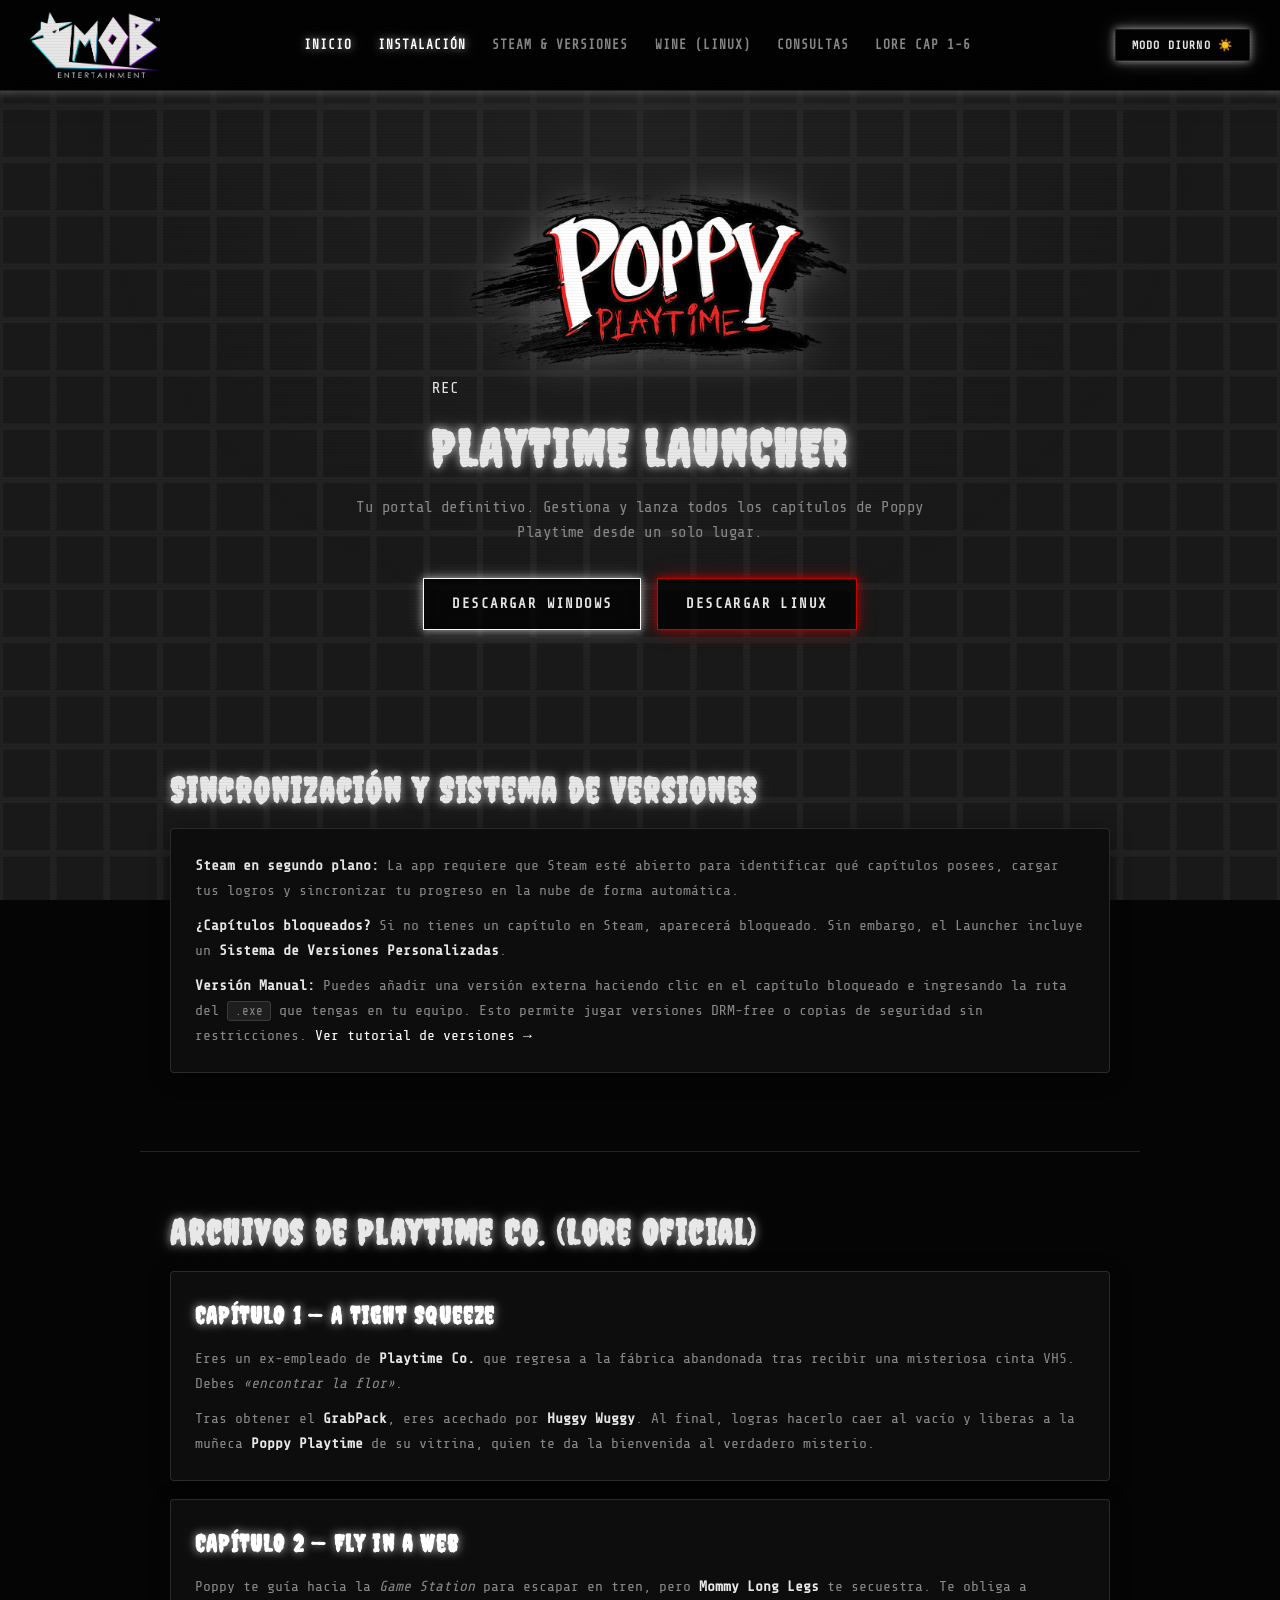
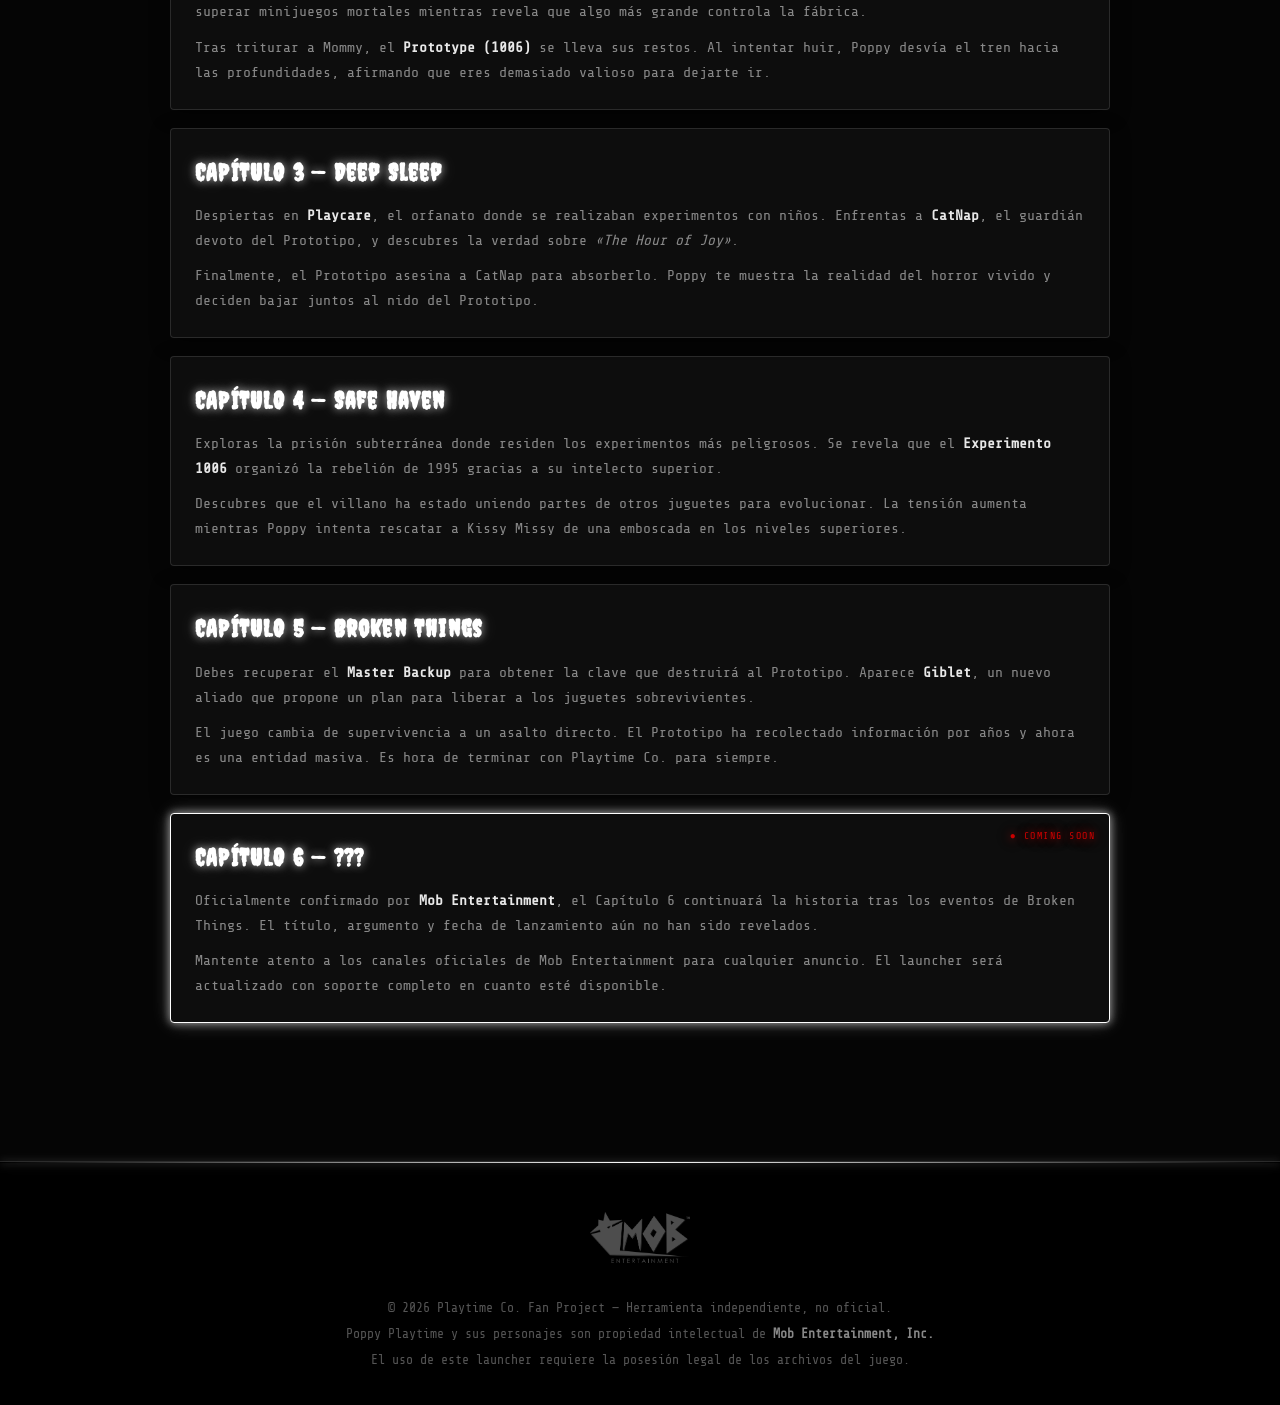
==== commit d8473b74: "Proyecto Playtime Launcher - versión inicial" ====
--- a/index.html
+++ b/index.html
@@ -1,290 +1,109 @@
-<!doctype html>
-<html lang="es">
+<!DOCTYPE html>
+<html lang="es" data-theme="dark">
 <head>
-<meta charset="utf-8" />
-<meta name="viewport" content="width=device-width,initial-scale=1" />
-<title>Infografía: El Modernismo Latinoamericano (Edición Definitiva)</title>
-
-<link href="https://fonts.googleapis.com/css2?family=Playfair+Display:ital,wght@0,400;0,700;1,700&family=Montserrat:wght@300;400;600;700&display=swap" rel="stylesheet">
-
-<link rel="stylesheet" href="style.css">
-
+    <meta charset="UTF-8">
+    <meta name="viewport" content="width=device-width, initial-scale=1.0">
+    <title>PLAYTIME LAUNCHER - Oficial</title>
+    <meta name="description" content="Tu portal definitivo para gestionar y lanzar todos los capítulos de Poppy Playtime desde un solo lugar.">
+    <link rel="stylesheet" href="Web.css">
+    <link rel="icon" href="./Assets/icon.png">
+    <link rel="preconnect" href="https://fonts.googleapis.com">
+    <link rel="preconnect" href="https://fonts.gstatic.com" crossorigin>
 </head>
 <body>
 
-<div id="preloader">
-  <div class="preloader-symbol">
-    <svg xmlns="http://www.w3.org/2000/svg" viewBox="0 0 64 64" width="64" height="64">
-      <path d="M 32 10 C 20 10 10 20 10 32 C 10 44 20 54 32 54 C 44 54 54 44 54 32 C 54 20 44 10 32 10 Z M 32 12 A 20 20 0 0 1 52 32 A 20 20 0 0 1 32 52 A 20 20 0 0 1 12 32 A 20 20 0 0 1 32 12 Z" fill="#D4AF37"/>
-      <path d="M 28 20 C 28 20 24 24 24 30 C 24 36 28 40 32 40 C 36 40 40 36 40 30 C 40 24 36 20 36 20 L 32 26 L 28 20 Z M 30 30 C 30 29 31 28 32 28 C 33 28 34 29 34 30 C 34 31 33 32 32 32 C 31 32 30 31 30 30 Z" fill="#D4AF37"/>
-    </svg>
-  </div>
-  <div class="preloader-text">Cargando...</div>
-</div>
+    <!-- NAVEGACIÓN -->
+    <nav class="navbar">
+        <img src="./Assets/Logo/Mob_Entertainment.png" alt="Mob Entertainment" class="nav-logo">
+        <ul>
+            <li><a href="#inicio">Inicio</a></li>
+            <li><a href="Install.html" class="neon-link">Instalación</a></li>
+            <li><a href="Version.html">Steam &amp; Versiones</a></li>
+            <li><a href="Wine.html">Wine (Linux)</a></li>
+            <li><a href="consultas.html">Consultas</a></li>
+            <li><a href="#lore">Lore Cap 1-6</a></li>
+        </ul>
+        <button id="theme-toggle" class="btn-neon">Modo Diurno ☀️</button>
+    </nav>
 
-<div id="custom-cursor"></div>
+    <!-- HERO -->
+    <header id="inicio" class="hero fade-in">
+        <div class="rec-indicator" style="display:inline-flex; margin-bottom: 16px;">REC</div>
+        <img src="./Assets/Logo/playtimelogo.png" alt="Playtime Logo" class="main-logo float-anim">
+        <h1 class="neon-text">PLAYTIME LAUNCHER</h1>
+        <p>Tu portal definitivo. Gestiona y lanza todos los capítulos de Poppy Playtime desde un solo lugar.</p>
 
-<nav id="scroll-spy">
-  <ul>
-    <li><a href="#hero" class="spy-dot active" data-section-name="INICIO"></a></li>
-    <li><a href="#context" class="spy-dot" data-section-name="CONTEXTO"></a></li>
-    <li><a href="#timeline" class="spy-dot" data-section-name="CRONOLOGÍA"></a></li>
-    <li><a href="#influences" class="spy-dot" data-section-name="INFLUENCIAS"></a></li>
-    <li><a href="#pillars" class="spy-dot" data-section-name="PILARES"></a></li>
-    <li><a href="#cabinet" class="spy-dot" data-section-name="SÍMBOLOS"></a></li>
-    <li><a href="#works" class="spy-dot" data-section-name="OBRAS"></a></li>
-    <li><a href="#titans" class="spy-dot" data-section-name="TITANES"></a></li>
-    <li><a href="#manifesto" class="spy-dot" data-section-name="MANIFIESTO"></a></li>
-  </ul>
-</nav>
+        <div class="download-container">
+            <a href="https://www.mediafire.com/file/9t4dg947sn8tnoa/Playtime_Launcher_Windows.rar/file" target="_blank" rel="noopener" class="btn-download windows">
+                DESCARGAR WINDOWS
+            </a>
+            <a href="https://www.mediafire.com/file/25l9e41nxuqrlny/Playtime_Launcher_Linux.rar/file" target="_blank" rel="noopener" class="btn-download linux">
+                DESCARGAR LINUX
+            </a>
+        </div>
+    </header>
 
-<header class="hero-container" id="hero" data-section-name="INICIO" aria-label="Introducción al Modernismo">
-  <div class="hero-content">
-    <h1 id="hero-title">MODERNISMO</h1>
-    <p class="subtitle animate-on-load">La Búsqueda de la Belleza</p>
-  </div>
-</header>
+    <!-- VERSIONES -->
+    <section id="versiones" class="slide-up">
+        <h2 class="neon-text">Sincronización y Sistema de Versiones</h2>
+        <div class="info-box">
+            <p><strong>Steam en segundo plano:</strong> La app requiere que Steam esté abierto para identificar qué capítulos posees, cargar tus logros y sincronizar tu progreso en la nube de forma automática.</p>
+            <p><strong>¿Capítulos bloqueados?</strong> Si no tienes un capítulo en Steam, aparecerá bloqueado. Sin embargo, el Launcher incluye un <strong>Sistema de Versiones Personalizadas</strong>.</p>
+            <p><strong>Versión Manual:</strong> Puedes añadir una versión externa haciendo clic en el capítulo bloqueado e ingresando la ruta del <code>.exe</code> que tengas en tu equipo. Esto permite jugar versiones DRM-free o copias de seguridad sin restricciones. <a href="Version.html">Ver tutorial de versiones →</a></p>
+        </div>
+    </section>
 
-<div class="parallax-wrapper">
-  <section class="context" id="context" data-section-name="CONTEXTO" aria-label="Contexto histórico">
-    <div class="context-content animate-on-scroll">
-      <h2>El Ocaso del Siglo XIX</h2>
-      <p>
-        El Modernismo es la primera revolución literaria de Hispanoamérica. Nace del "mal du siècle" (mal de siglo), un hastío de la sociedad burguesa y materialista. Es una huida que busca refugio en el arte puro, bebiendo del Parnasianismo francés (el arte por el arte) y el Simbolismo (la música y el color).
-      </p>
-    </div>
-  </section>
-</div>
+    <!-- LORE -->
+    <section id="lore">
+        <h2 class="neon-text">Archivos de Playtime Co. (Lore Oficial)</h2>
 
-<main class="container" role="main">
+        <div class="chapter-card slide-up">
+            <h3>CAPÍTULO 1 — A Tight Squeeze</h3>
+            <p>Eres un ex-empleado de <strong>Playtime Co.</strong> que regresa a la fábrica abandonada tras recibir una misteriosa cinta VHS. Debes <em>«encontrar la flor»</em>.</p>
+            <p>Tras obtener el <strong>GrabPack</strong>, eres acechado por <strong>Huggy Wuggy</strong>. Al final, logras hacerlo caer al vacío y liberas a la muñeca <strong>Poppy Playtime</strong> de su vitrina, quien te da la bienvenida al verdadero misterio.</p>
+        </div>
 
-  <section class="timeline" id="timeline" data-section-name="CRONOLOGÍA" aria-label="Línea de Tiempo">
-    <h2 class="animate-on-scroll">El Estallido (1882-1905)</h2>
-    <div class="timeline-container">
-      <div class="timeline-event animate-on-scroll" style="--delay: 0.1s;">
-        <div class="timeline-date">1882</div>
-        <div class="timeline-content">
-          <h4>Ismaelillo</h4>
-          <p>José Martí publica este poemario desde Nueva York. Se considera una de las obras precursoras clave.</p>
+        <div class="chapter-card slide-up">
+            <h3>CAPÍTULO 2 — Fly in a Web</h3>
+            <p>Poppy te guía hacia la <em>Game Station</em> para escapar en tren, pero <strong>Mommy Long Legs</strong> te secuestra. Te obliga a superar minijuegos mortales mientras revela que algo más grande controla la fábrica.</p>
+            <p>Tras triturar a Mommy, el <strong>Prototype (1006)</strong> se lleva sus restos. Al intentar huir, Poppy desvía el tren hacia las profundidades, afirmando que eres demasiado valioso para dejarte ir.</p>
         </div>
-      </div>
-      <div class="timeline-event animate-on-scroll" style="--delay: 0.2s;">
-        <div class="timeline-date">1888</div>
-        <div class="timeline-content">
-          <h4>Azul...</h4>
-          <p>Rubén Darío publica en Chile esta obra, considerada el "Big Bang" del Modernismo. Define la nueva estética.</p>
+
+        <div class="chapter-card slide-up">
+            <h3>CAPÍTULO 3 — Deep Sleep</h3>
+            <p>Despiertas en <strong>Playcare</strong>, el orfanato donde se realizaban experimentos con niños. Enfrentas a <strong>CatNap</strong>, el guardián devoto del Prototipo, y descubres la verdad sobre <em>«The Hour of Joy»</em>.</p>
+            <p>Finalmente, el Prototipo asesina a CatNap para absorberlo. Poppy te muestra la realidad del horror vivido y deciden bajar juntos al nido del Prototipo.</p>
         </div>
-      </div>
-      <div class="timeline-event animate-on-scroll" style="--delay: 0.3s;">
-        <div class="timeline-date">1896</div>
-        <div class="timeline-content">
-          <h4>Prosas Profanas</h4>
-          <p>Darío consolida el movimiento. Es la cumbre del preciosismo, el "arte por el arte" y la musicalidad.</p>
+
+        <div class="chapter-card slide-up">
+            <h3>CAPÍTULO 4 — Safe Haven</h3>
+            <p>Exploras la prisión subterránea donde residen los experimentos más peligrosos. Se revela que el <strong>Experimento 1006</strong> organizó la rebelión de 1995 gracias a su intelecto superior.</p>
+            <p>Descubres que el villano ha estado uniendo partes de otros juguetes para evolucionar. La tensión aumenta mientras Poppy intenta rescatar a Kissy Missy de una emboscada en los niveles superiores.</p>
         </div>
-      </div>
-      <div class="timeline-event animate-on-scroll" style="--delay: 0.4s;">
-        <div class="timeline-date">1900</div>
-        <div class="timeline-content">
-          <h4>Ariel</h4>
-          <p>El uruguayo José Enrique Rodó publica su ensayo, que define la dualidad entre el idealismo (Ariel) y el materialismo (Calibán).</p>
+
+        <div class="chapter-card slide-up">
+            <h3>CAPÍTULO 5 — Broken Things</h3>
+            <p>Debes recuperar el <strong>Master Backup</strong> para obtener la clave que destruirá al Prototipo. Aparece <strong>Giblet</strong>, un nuevo aliado que propone un plan para liberar a los juguetes sobrevivientes.</p>
+            <p>El juego cambia de supervivencia a un asalto directo. El Prototipo ha recolectado información por años y ahora es una entidad masiva. Es hora de terminar con Playtime Co. para siempre.</p>
         </div>
-      </div>
-    </div>
-  </section>
 
-  <section class="influences" id="influences" data-section-name="INFLUENCIAS" aria-label="Influencias Francesas">
-    <h2 class="animate-on-scroll">Las Influencias Francesas</h2>
-    <div class="influences-grid">
-      <div class="card influence-card animate-on-scroll" style="--delay: 0.1s;">
-        <div class="influence-title">
-          <span class="influence-icon">🏛️</span>
-          <h4>Parnasianismo</h4>
+        <div class="chapter-card highlight-card slide-up">
+            <h3>CAPÍTULO 6 — ???</h3>
+            <p>Oficialmente confirmado por <strong>Mob Entertainment</strong>, el Capítulo 6 continuará la historia tras los eventos de Broken Things. El título, argumento y fecha de lanzamiento aún no han sido revelados.</p>
+            <p>Mantente atento a los canales oficiales de Mob Entertainment para cualquier anuncio. El launcher será actualizado con soporte completo en cuanto esté disponible.</p>
         </div>
-        <p>Tomaron la obsesión por la **forma perfecta** y "El arte por el arte". La poesía como una escultura de mármol, impecable y bella por sí misma, sin necesidad de un mensaje moral.</p>
-      </div>
-      <div class="card influence-card animate-on-scroll" style="--delay: 0.2s;">
-        <div class="influence-title">
-          <span class="influence-icon">🎶</span>
-          <h4>Simbolismo</h4>
+    </section>
+
+    <!-- FOOTER -->
+    <footer>
+        <div class="footer-content">
+            <img src="./Assets/Logo/Mob_Entertainment.png" alt="Mob Entertainment" class="footer-logo">
+            <p>© 2026 Playtime Co. Fan Project — Herramienta independiente, no oficial.</p>
+            <p>Poppy Playtime y sus personajes son propiedad intelectual de <strong>Mob Entertainment, Inc.</strong></p>
+            <p>El uso de este launcher requiere la posesión legal de los archivos del juego.</p>
         </div>
-        <p>Tomaron la **musicalidad** y la **sugestión**. No se trata de *decir*, sino de *evocar* con colores, sonidos y sensaciones (Sinestesia). Buscaban el "alma" oculta de las cosas.</p>
-      </div>
-    </div>
-  </section>
+    </footer>
 
-  <section class="pillars" id="pillars" data-section-name="PILARES" aria-label="Pilares temáticos">
-    <h2 class="animate-on-scroll">Los Pilares Estéticos</h2>
-    <div class="card animate-on-scroll" style="--delay: 0.1s;">
-      <h4>Preciosismo</h4>
-      <p>El uso de un lenguaje lujoso: joyas, esmaltes, marfiles. Las palabras se escogen por su rareza y su brillo, no por su utilidad.</p>
-    </div>
-    
-    <div class="card animate-on-scroll" id="sinestesia-card" style="--delay: 0.2s;" aria-live="polite">
-      <h4>Sinestesia y Musicalidad</h4>
-      <p>"La música ante todo". Uso del color y el sonido para *sugerir* estados del alma y oír colores, ver sonidos. Es el pilar Simbolista.</p>
-      <div class="stream-animation-container" aria-hidden="true"></div>
-    </div>
-    
-    <div class="card animate-on-scroll" style="--delay: 0.3s;">
-      <h4>Evasión y Exotismo</h4>
-      <p>Desdén por la realidad "vulgar". La poesía se puebla de princesas, pagodas chinas, cisnes y paisajes lejanos como huida estética.</p>
-    </div>
-  </section>
-
-  <section class="cabinet" id="cabinet" data-section-name="SÍMBOLOS" aria-label="Símbolos Clave">
-    <h2 class="animate-on-scroll">El Gabinete Exótico</h2>
-    <div class="cabinet-grid">
-      <div class="symbol-card animate-on-scroll" style="--delay: 0.1s;">
-        <span class="symbol">🦢</span>
-        <h3>El Cisne</h3>
-        <p>Símbolo de la belleza pura, la elegancia y el ideal poético.</p>
-      </div>
-      <div class="symbol-card animate-on-scroll" style="--delay: 0.2s;">
-        <span class="symbol">💎</span>
-        <h3>La Joya</h3>
-        <p>El preciosismo. El lenguaje es un material de lujo, como el rubí o el zafiro.</p>
-      </div>
-      <div class="symbol-card animate-on-scroll" style="--delay: 0.3s;">
-        <span class="symbol">🌸</span>
-        <h3>El Loto</h3>
-        <p>La fascinación por Oriente. Pagodas, flores exóticas y la sensualidad de lo lejano.</p>
-      </div>
-      <div class="symbol-card animate-on-scroll" style="--delay: 0.4s;">
-        <span class="symbol">🌙</span>
-        <h3>El Ocaso</h3>
-        <p>La melancolía aristocrática, la "tristeza de la tarde" y el fin de siglo.</p>
-      </div>
-    </div>
-  </section>
-
-  <section class="works-wrapper" id="works" data-section-name="OBRAS" aria-label="Obras Fundamentales">
-    <h2 class="animate-on-scroll">Obras Fundamentales</h2>
-    <div class="works-horizontal-container animate-on-scroll">
-      
-      <div class="work-card">
-        <div class="work-cover" style="background-image: url('https://picsum.photos/seed/azul/400/600?grayscale')"></div>
-        <div class="work-info">
-          <h3>Azul... (1888)</h3>
-          <p><strong>Autor:</strong> Rubén Darío</p>
-          <p>La piedra fundacional. Una colección de cuentos y poemas que deslumbra por su prosa poética, su exotismo y su renovación del lenguaje.</p>
-        </div>
-      </div>
-      
-      <div class="work-card">
-        <div class="work-cover" style="background-image: url('https://picsum.photos/seed/ariel/400/600?grayscale')"></div>
-        <div class="work-info">
-          <h3>Ariel (1900)</h3>
-          <p><strong>Autor:</strong> José Enrique Rodó</p>
-          <p>El gran ensayo del Modernismo. Una llamada a la juventud de América Latina para que sigan los ideales de la belleza y el espíritu (Ariel) y no el materialismo (Calibán).</p>
-        </div>
-      </div>
-      
-      <div class="work-card">
-        <div class="work-cover" style="background-image: url('https://picsum.photos/seed/prosas/400/600?grayscale')"></div>
-        <div class="work-info">
-          <h3>Prosas Profanas (1896)</h3>
-          <p><strong>Autor:</strong> Rubén Darío</p>
-          <p>La apoteosis del preciosismo. Aquí Darío lleva el "arte por el arte" a su máxima expresión, con una musicalidad y un vocabulario lujoso.</p>
-        </div>
-      </div>
-
-      <div class="work-card">
-        <div class="work-cover" style="background-image: url('https://picsum.photos/seed/platero/400/600?grayscale')"></div>
-        <div class="work-info">
-          <h3>Platero y yo (1914)</h3>
-          <p><strong>Autor:</strong> Juan Ramón Jiménez</p>
-          <p>(Aunque español, es la transición lírica que cierra la estética modernista con una prosa poética de sensibilidad inigualable).</p>
-        </div>
-      </div>
-      
-      <div class="work-card-end">
-        <span>Sigue explorando...</span>
-      </div>
-
-    </div>
-  </section>
-
-
-  <section class="titans" id="titans" data-section-name="TITANES" aria-label="Autores principales">
-    <h2 class="animate-on-scroll">Los Titanes</h2>
-    <div class="gallery-grid">
-      
-      <div class="author-card animate-on-scroll" style="--delay: 0.1s;">
-        <img src="https://picsum.photos/seed/dario/600/900?grayscale" alt="Retrato de Rubén Darío">
-        <div class="author-overlay">
-          <h3>Azul... (1888)</h3>
-          <blockquote>"El libro de un autor no es sino la base de una pirámide cuya cima es el autor."</blockquote>
-        </div>
-        <div class="author-name">Rubén Darío <span>(Nicaragua)</span></div>
-        <div class="glitch-layer"></div>
-        <div class="glitch-layer"></div>
-      </div>
-
-      <div class="author-card animate-on-scroll" style="--delay: 0.2s;">
-        <img src="https://picsum.photos/seed/marti/600/900?grayscale" alt="Retrato de José Martí">
-        <div class="author-overlay">
-          <h3>Ismaelillo (1882)</h3>
-          <blockquote>"Verso, nos dicen, es gala / de fiesta, y su fin es / embellecer."</blockquote>
-        </div>
-        <div class="author-name">José Martí <span>(Cuba)</span></div>
-        <div class="glitch-layer"></div>
-        <div class="glitch-layer"></div>
-      </div>
-
-      <div class="author-card animate-on-scroll" style="--delay: 0.3s;">
-        <img src="https://picsum.photos/seed/nervo/600/900?grayscale" alt="Retrato de Amado Nervo">
-        <div class="author-overlay">
-          <h3>La amada inmóvil (1920)</h3>
-          <blockquote>"La vida es un paréntesis obscuro entre dos nadas."</blockquote>
-        </div>
-        <div class="author-name">Amado Nervo <span>(México)</span></div>
-        <div class="glitch-layer"></div>
-        <div class="glitch-layer"></div>
-      </div>
-
-      <div class="author-card animate-on-scroll" style="--delay: 0.4s;">
-        <img src="https://picsum.photos/seed/lugones/600/900?grayscale" alt="Retrato de Leopoldo Lugones">
-        <div class="author-overlay">
-          <h3>Las montañas del oro (1897)</h3>
-          <blockquote>"La Belleza es la única verdad. Y no hay más que una Belleza."</blockquote>
-        </div>
-        <div class="author-name">Leopoldo Lugones <span>(Argentina)</span></div>
-        <div class="glitch-layer"></div>
-        <div class="glitch-layer"></div>
-      </div>
-
-    </div>
-  </section>
-
-  <section class="manifesto" id="manifesto" data-section-name="MANIFIESTO" aria-label="El Manifiesto">
-    <h2 id="manifesto-text" class="animate-on-scroll">"Yo persigo una forma..."</h2>
-    <p class="animate-on-scroll" style="--delay: 0.2s;">— Rubén Darío (Prosas Profanas)</p>
-  </section>
-
-  <section class="legacy" id="legacy" aria-label="Legado">
-    <h2 class="animate-on-scroll">El Legado: La Independencia Literaria</h2>
-    <div class="legacy-content">
-      <div class="legacy-text animate-on-scroll" style="--delay: 0.1s;">
-        <p>El Modernismo fue la primera declaración de **independencia literaria** de América Latina. Por primera vez, Europa miró a Hispanoamérica no como una colonia, sino como una fuente de renovación estética.</p>
-        <p>Al liberar la lengua española de sus viejas ataduras, el Modernismo sentó las bases para todos los movimientos que vendrían después, desde las **Vanguardias** hasta el **Boom Latinoamericano**.</p>
-      </div>
-      <div class="legacy-visual animate-on-scroll" style="--delay: 0.3s;" aria-hidden="true">
-        <div class="line line-1"></div>
-        <div class="line line-2"></div>
-        <div class="line line-3"></div>
-        <div class="line line-4"></div>
-      </div>
-    </div>
-  </section>
-
-</main>
-
-<footer class="site-footer">
-  <p>Una infografía interactiva sobre el <strong>Modernismo Latinoamericano</strong>.</p>
-  <p>Diseño conceptual. 2025.</p>
-</footer>
-
-<script src="app.js" defer></script>
-
+    <script src="Web.js"></script>
 </body>
 </html>
--- a/Web.css
+++ b/Web.css
@@ -0,0 +1,680 @@
+/* =============================================
+   PLAYTIME LAUNCHER - Stylesheet v2.0
+   Estética: VHS Horror / Neon Terminal
+   ============================================= */
+
+@import url('https://fonts.googleapis.com/css2?family=VT323&family=Share+Tech+Mono&family=Creepster&display=swap');
+
+/* ============ VARIABLES DE TEMA ============ */
+:root {
+    --bg-color: #050505;
+    --card-bg: #0d0d0d;
+    --card-bg-hover: #141414;
+    --text-color: #e8e8e8;
+    --text-muted: #888888;
+    --accent: #ffffff;
+    --accent-secondary: #cc0000;
+    --neon-color: #ffffff;
+    --neon-main: 0 0 8px rgba(255,255,255,0.6), 0 0 20px rgba(255,255,255,0.2);
+    --neon-hover: 0 0 12px rgba(255,255,255,0.9), 0 0 35px rgba(255,255,255,0.4), 0 0 60px rgba(255,255,255,0.1);
+    --neon-red: 0 0 8px rgba(200,0,0,0.8), 0 0 20px rgba(200,0,0,0.4);
+    --border-color: rgba(255,255,255,0.12);
+    --bg-image: url('./Assets/BG/vhs tape bg dark mode.png');
+    --scanline-opacity: 0.04;
+    --font-display: 'Creepster', 'VT323', monospace;
+    --font-mono: 'Share Tech Mono', 'Courier New', monospace;
+    --transition: 0.3s cubic-bezier(0.4, 0, 0.2, 1);
+}
+
+[data-theme="light"] {
+    --bg-color: #f5f0ff;
+    --card-bg: #ede0ff;
+    --card-bg-hover: #e0cfff;
+    --text-color: #2d004a;
+    --text-muted: #7b3fa0;
+    --accent: #9b00d9;
+    --accent-secondary: #cc0000;
+    --neon-color: #9b00d9;
+    --neon-main: 0 0 8px rgba(155,0,217,0.5), 0 0 20px rgba(155,0,217,0.2);
+    --neon-hover: 0 0 12px rgba(155,0,217,0.8), 0 0 35px rgba(155,0,217,0.4);
+    --neon-red: 0 0 8px rgba(204,0,0,0.7), 0 0 20px rgba(204,0,0,0.3);
+    --border-color: rgba(155,0,217,0.25);
+    --bg-image: url('./Assets/BG/vhs tape bg.png');
+    --scanline-opacity: 0.015;
+}
+
+/* ============ RESET BASE ============ */
+*, *::before, *::after {
+    margin: 0;
+    padding: 0;
+    box-sizing: border-box;
+    cursor: url('./Assets/Custom Cursor/cursor.png'), auto;
+}
+
+html {
+    scroll-behavior: smooth;
+    scroll-padding-top: 70px;
+}
+
+body {
+    background-color: var(--bg-color);
+    background-image: var(--bg-image);
+    background-size: cover;
+    background-attachment: fixed;
+    color: var(--text-color);
+    font-family: var(--font-mono);
+    line-height: 1.6;
+    overflow-x: hidden;
+    transition: background-color 0.5s, color 0.5s;
+    min-height: 100vh;
+}
+
+/* EFECTO SCANLINES */
+body::before {
+    content: '';
+    position: fixed;
+    inset: 0;
+    background: repeating-linear-gradient(
+        0deg,
+        rgba(0,0,0,var(--scanline-opacity)) 0px,
+        rgba(0,0,0,var(--scanline-opacity)) 1px,
+        transparent 1px,
+        transparent 3px
+    );
+    pointer-events: none;
+    z-index: 9999;
+}
+
+/* SCROLLBAR */
+::-webkit-scrollbar { width: 6px; }
+::-webkit-scrollbar-track { background: #000; }
+::-webkit-scrollbar-thumb { background: var(--accent); border-radius: 3px; }
+::-webkit-scrollbar-thumb:hover { box-shadow: var(--neon-main); }
+
+/* ============ BARRA DE NAVEGACIÓN ============ */
+.navbar {
+    position: sticky;
+    top: 0;
+    z-index: 1000;
+    display: flex;
+    justify-content: space-between;
+    align-items: center;
+    padding: 12px 30px;
+    background: rgba(0, 0, 0, 0.92);
+    border-bottom: 1px solid var(--border-color);
+    box-shadow: 0 2px 20px rgba(0,0,0,0.8), var(--neon-main);
+    backdrop-filter: blur(10px);
+    -webkit-backdrop-filter: blur(10px);
+    transition: box-shadow var(--transition);
+    gap: 15px;
+    flex-wrap: wrap;
+}
+
+.nav-logo {
+    max-width: 130px;
+    height: auto;
+    filter: brightness(0.9);
+    transition: filter var(--transition), transform var(--transition);
+    flex-shrink: 0;
+}
+
+.nav-logo:hover {
+    filter: brightness(1.1) drop-shadow(0 0 8px var(--accent));
+    transform: scale(1.03);
+}
+
+.navbar ul {
+    list-style: none;
+    display: flex;
+    gap: 6px;
+    flex-wrap: wrap;
+    align-items: center;
+}
+
+.navbar a {
+    color: var(--text-muted);
+    text-decoration: none;
+    font-weight: bold;
+    font-size: 0.8rem;
+    letter-spacing: 0.08em;
+    text-transform: uppercase;
+    padding: 5px 10px;
+    border-radius: 3px;
+    transition: color var(--transition), text-shadow var(--transition);
+    position: relative;
+}
+
+.navbar a::after {
+    content: '';
+    position: absolute;
+    bottom: 2px;
+    left: 50%;
+    transform: translateX(-50%);
+    width: 0;
+    height: 1px;
+    background: var(--accent);
+    transition: width var(--transition);
+    box-shadow: var(--neon-main);
+}
+
+.navbar a:hover {
+    color: var(--accent);
+    text-shadow: var(--neon-main);
+}
+
+.navbar a:hover::after { width: 80%; }
+
+.neon-link {
+    color: var(--accent) !important;
+    text-shadow: var(--neon-main);
+}
+
+/* ============ BOTÓN TEMA ============ */
+.btn-neon {
+    background: transparent;
+    color: var(--text-color);
+    border: 1px solid var(--border-color);
+    padding: 8px 16px;
+    text-transform: uppercase;
+    font-family: var(--font-mono);
+    font-weight: bold;
+    font-size: 0.72rem;
+    letter-spacing: 0.1em;
+    box-shadow: var(--neon-main);
+    transition: all var(--transition);
+    white-space: nowrap;
+    flex-shrink: 0;
+}
+
+.btn-neon:hover {
+    box-shadow: var(--neon-hover);
+    background: var(--accent);
+    color: #000;
+    border-color: var(--accent);
+    transform: translateY(-1px);
+}
+
+/* ============ HERO ============ */
+.hero {
+    text-align: center;
+    padding: 100px 20px 80px;
+    position: relative;
+    overflow: hidden;
+}
+
+.hero::before {
+    content: '';
+    position: absolute;
+    inset: 0;
+    background: radial-gradient(ellipse at center top, rgba(255,255,255,0.04) 0%, transparent 65%);
+    pointer-events: none;
+}
+
+.main-logo {
+    max-width: 380px;
+    width: 100%;
+    height: auto;
+    margin-bottom: 24px;
+    filter: drop-shadow(0 0 20px rgba(255,255,255,0.3));
+}
+
+/* ============ TEXTOS NEÓN ============ */
+.neon-text {
+    font-family: var(--font-display);
+    text-shadow: var(--neon-main);
+    margin-bottom: 16px;
+    letter-spacing: 0.05em;
+    line-height: 1.2;
+}
+
+h1.neon-text { font-size: 3.2rem; }
+h2.neon-text { font-size: 2.2rem; }
+h3.neon-text { font-size: 1.5rem; }
+
+.hero > p {
+    color: var(--text-muted);
+    font-size: 0.98rem;
+    max-width: 600px;
+    margin: 0 auto 32px;
+    letter-spacing: 0.03em;
+}
+
+/* ============ DESCARGA ============ */
+.download-container {
+    display: flex;
+    gap: 16px;
+    justify-content: center;
+    flex-wrap: wrap;
+    margin-top: 10px;
+}
+
+.btn-download {
+    display: inline-flex;
+    align-items: center;
+    gap: 10px;
+    padding: 14px 28px;
+    border: 1px solid var(--accent);
+    background: rgba(0, 0, 0, 0.7);
+    color: var(--text-color);
+    text-decoration: none;
+    font-family: var(--font-mono);
+    font-weight: bold;
+    font-size: 0.88rem;
+    letter-spacing: 0.1em;
+    text-transform: uppercase;
+    transition: all var(--transition);
+    box-shadow: var(--neon-main), inset 0 0 20px rgba(0,0,0,0.5);
+    position: relative;
+    overflow: hidden;
+}
+
+.btn-download::before {
+    content: '';
+    position: absolute;
+    top: -100%;
+    left: 0;
+    right: 0;
+    height: 100%;
+    background: linear-gradient(transparent, rgba(255,255,255,0.05), transparent);
+    transition: top 0.5s ease;
+}
+
+.btn-download:hover::before { top: 100%; }
+
+.btn-download:hover {
+    background: var(--accent);
+    color: #000;
+    box-shadow: var(--neon-hover);
+    transform: translateY(-2px);
+}
+
+.btn-download.linux { border-color: var(--accent-secondary); box-shadow: var(--neon-red); }
+.btn-download.linux:hover { background: var(--accent-secondary); color: #fff; box-shadow: var(--neon-red); }
+
+/* ============ SECCIONES ============ */
+section {
+    padding: 60px 30px;
+    max-width: 1000px;
+    margin: 0 auto;
+}
+
+section + section {
+    border-top: 1px solid var(--border-color);
+}
+
+/* ============ TARJETAS ============ */
+.info-box, .chapter-card {
+    background: var(--card-bg);
+    padding: 24px;
+    border-radius: 4px;
+    margin-bottom: 18px;
+    border: 1px solid var(--border-color);
+    box-shadow: 0 4px 20px rgba(0,0,0,0.4);
+    transition: background var(--transition), border-color var(--transition), box-shadow var(--transition), transform var(--transition);
+    position: relative;
+    overflow: hidden;
+}
+
+.info-box::before, .chapter-card::before {
+    content: '';
+    position: absolute;
+    top: 0; left: 0; right: 0;
+    height: 1px;
+    background: linear-gradient(90deg, transparent, var(--accent), transparent);
+    opacity: 0;
+    transition: opacity var(--transition);
+}
+
+.info-box:hover, .chapter-card:hover {
+    background: var(--card-bg-hover);
+    border-color: rgba(255,255,255,0.25);
+    box-shadow: 0 8px 30px rgba(0,0,0,0.5), var(--neon-main);
+    transform: translateY(-2px);
+}
+
+.info-box:hover::before, .chapter-card:hover::before { opacity: 1; }
+
+.chapter-card h3 {
+    font-family: var(--font-display);
+    font-size: 1.5rem;
+    letter-spacing: 0.05em;
+    margin-bottom: 12px;
+    color: var(--accent);
+    text-shadow: var(--neon-main);
+}
+
+.chapter-card p, .info-box p {
+    color: var(--text-muted);
+    font-size: 0.92rem;
+    line-height: 1.7;
+    margin-bottom: 10px;
+}
+
+.chapter-card p:last-child, .info-box p:last-child { margin-bottom: 0; }
+.chapter-card p strong, .info-box strong { color: var(--text-color); }
+
+.info-box a {
+    color: var(--accent);
+    text-decoration: none;
+    transition: text-shadow var(--transition);
+}
+.info-box a:hover { text-shadow: var(--neon-main); }
+
+.highlight-card {
+    border: 1px solid var(--accent) !important;
+    box-shadow: 0 0 20px rgba(255,255,255,0.08), var(--neon-main) !important;
+}
+
+.highlight-card::after {
+    content: '● COMING SOON';
+    position: absolute;
+    top: 14px;
+    right: 14px;
+    font-size: 0.62rem;
+    font-family: var(--font-mono);
+    letter-spacing: 0.15em;
+    color: var(--accent-secondary);
+    text-shadow: var(--neon-red);
+    animation: blinkDot 1.5s infinite;
+}
+
+@keyframes blinkDot {
+    0%, 100% { opacity: 1; }
+    50% { opacity: 0.15; }
+}
+
+/* CODE */
+code {
+    font-family: var(--font-mono);
+    background: rgba(255,255,255,0.07);
+    padding: 2px 7px;
+    border-radius: 3px;
+    font-size: 0.85em;
+    border: 1px solid var(--border-color);
+}
+
+/* ============ ANIMACIONES ============ */
+.fade-in { animation: fadeIn 1.2s ease-in both; }
+.slide-up { animation: slideUp 0.8s ease-out both; }
+.float-anim { animation: float 4s ease-in-out infinite; }
+.glow-anim { animation: pulseGlow 2.5s ease-in-out infinite; }
+
+@keyframes fadeIn { from { opacity: 0; } to { opacity: 1; } }
+@keyframes slideUp { from { transform: translateY(40px); opacity: 0; } to { transform: translateY(0); opacity: 1; } }
+@keyframes float {
+    0%, 100% { transform: translateY(0); filter: drop-shadow(0 0 20px rgba(255,255,255,0.3)); }
+    50% { transform: translateY(-18px); filter: drop-shadow(0 0 35px rgba(255,255,255,0.5)); }
+}
+@keyframes pulseGlow {
+    0%, 100% { box-shadow: var(--neon-main); }
+    50% { box-shadow: var(--neon-hover); }
+}
+
+/* ============ FOOTER ============ */
+footer {
+    background: rgba(0,0,0,0.95);
+    padding: 50px 20px 30px;
+    text-align: center;
+    border-top: 1px solid var(--border-color);
+    margin-top: 60px;
+    position: relative;
+}
+
+footer::before {
+    content: '';
+    position: absolute;
+    top: 0; left: 0; right: 0;
+    height: 1px;
+    background: linear-gradient(90deg, transparent, var(--accent), transparent);
+    box-shadow: var(--neon-main);
+}
+
+.footer-logo {
+    width: 100px;
+    filter: grayscale(1) brightness(0.5);
+    opacity: 0.6;
+    margin-bottom: 20px;
+    transition: filter var(--transition), opacity var(--transition);
+}
+
+.footer-logo:hover {
+    filter: grayscale(0.3) brightness(0.8);
+    opacity: 0.9;
+}
+
+.footer-content p {
+    font-size: 0.82rem;
+    color: #555;
+    margin: 5px 0;
+}
+
+.footer-content p strong { color: #888; }
+
+/* ============ PÁGINAS INTERNAS ============ */
+main {
+    max-width: 900px;
+    margin: 0 auto;
+    padding: 40px 30px 60px;
+}
+
+main h1.neon-text {
+    text-align: center;
+    margin-bottom: 40px;
+}
+
+.guide-card {
+    display: flex;
+    flex-direction: column;
+    gap: 20px;
+    padding: 28px;
+    background: var(--card-bg);
+    border: 1px solid var(--border-color);
+    border-radius: 4px;
+    margin-bottom: 18px;
+    box-shadow: 0 4px 20px rgba(0,0,0,0.4);
+}
+
+.glass-panel {
+    background: var(--card-bg);
+    border: 1px solid var(--border-color);
+    border-radius: 4px;
+    padding: 24px;
+    margin-bottom: 18px;
+}
+
+.guide-content { display: flex; flex-direction: column; gap: 10px; }
+
+.guide-content img {
+    width: 100%;
+    border: 1px solid var(--border-color);
+    border-radius: 4px;
+    transition: border-color var(--transition), box-shadow var(--transition);
+}
+
+.guide-content img:hover {
+    border-color: var(--accent);
+    box-shadow: var(--neon-main);
+}
+
+.crop-img {
+    max-width: 600px;
+    align-self: center;
+    border: 1px solid var(--border-color);
+    border-radius: 4px;
+    display: block;
+    margin: 10px auto;
+    transition: border-color var(--transition), box-shadow var(--transition);
+}
+
+.crop-img:hover {
+    border-color: var(--accent);
+    box-shadow: var(--neon-main);
+}
+
+/* STEPS (Wine.html) */
+.step {
+    background: var(--card-bg);
+    border: 1px solid var(--border-color);
+    border-radius: 4px;
+    padding: 20px;
+    margin-bottom: 16px;
+    transition: border-color var(--transition), box-shadow var(--transition);
+}
+
+.step:hover {
+    border-color: rgba(255,255,255,0.25);
+    box-shadow: var(--neon-main);
+}
+
+.step h3 {
+    font-family: var(--font-display);
+    font-size: 1.3rem;
+    color: var(--accent);
+    text-shadow: var(--neon-main);
+    margin-bottom: 10px;
+}
+
+.step code {
+    display: block;
+    background: #000;
+    padding: 12px 16px;
+    margin: 10px 0;
+    color: #00ff88;
+    border-left: 3px solid var(--accent);
+    border-radius: 0 3px 3px 0;
+    font-size: 0.85rem;
+    overflow-x: auto;
+    white-space: pre;
+    text-shadow: 0 0 6px rgba(0,255,136,0.4);
+    border-right: none;
+}
+
+.alert {
+    background: rgba(204, 0, 0, 0.1);
+    border: 1px solid rgba(204, 0, 0, 0.35);
+    border-radius: 4px;
+    padding: 16px 20px;
+    margin-top: 20px;
+    color: #ff8080;
+    font-size: 0.9rem;
+}
+
+.alert strong { color: #ff4444; }
+
+/* TIMELINE */
+.timeline {
+    border-left: 2px solid var(--border-color);
+    margin-left: 50px;
+    padding-left: 30px;
+    position: relative;
+}
+
+.step-container {
+    position: relative;
+    margin-bottom: 50px;
+}
+
+.step-number {
+    position: absolute;
+    left: -65px;
+    top: 0;
+    width: 40px;
+    height: 40px;
+    background: var(--bg-color);
+    border: 2px solid var(--accent);
+    border-radius: 50%;
+    display: flex;
+    align-items: center;
+    justify-content: center;
+    font-weight: bold;
+    box-shadow: var(--neon-main);
+    font-family: var(--font-mono);
+}
+
+/* IMÁGENES */
+.img-full { width: 100%; max-width: 860px; border-radius: 4px; }
+.img-medium { width: 80%; max-width: 650px; display: block; margin: 0 auto; border-radius: 4px; }
+.img-small { width: 45%; max-width: 400px; border-radius: 4px; border: 1px solid var(--border-color); }
+
+.img-group {
+    display: flex;
+    gap: 10px;
+    justify-content: center;
+    margin: 15px 0;
+    flex-wrap: wrap;
+}
+
+/* COPY BUTTON */
+.code-wrapper {
+    background: #000;
+    padding: 12px 16px;
+    display: flex;
+    justify-content: space-between;
+    align-items: center;
+    border: 1px solid var(--border-color);
+    margin-top: 8px;
+    border-radius: 3px;
+    gap: 10px;
+}
+
+.code-wrapper code {
+    background: none;
+    border: none;
+    padding: 0;
+    color: #00ff88;
+    flex: 1;
+    overflow-x: auto;
+    text-shadow: 0 0 6px rgba(0,255,136,0.4);
+    font-size: 0.9rem;
+}
+
+.copy-btn {
+    background: var(--accent);
+    color: #000;
+    border: none;
+    padding: 5px 14px;
+    font-family: var(--font-mono);
+    font-weight: bold;
+    font-size: 0.72rem;
+    letter-spacing: 0.08em;
+    text-transform: uppercase;
+    transition: all var(--transition);
+    white-space: nowrap;
+    flex-shrink: 0;
+}
+
+.copy-btn:hover { filter: brightness(0.85); box-shadow: var(--neon-main); }
+.copy-btn.copied { background: #00aa55; color: #fff; }
+
+.tip {
+    display: block;
+    margin-top: 8px;
+    color: #ffcc00;
+    font-size: 0.85em;
+    font-style: italic;
+}
+
+.warning { color: #ffcc00; margin-top: 12px; font-size: 0.88rem; }
+
+/* ============ RESPONSIVE ============ */
+@media (max-width: 768px) {
+    .navbar { padding: 12px 15px; }
+    .navbar ul { gap: 4px; justify-content: center; }
+    .navbar a { font-size: 0.7rem; padding: 4px 7px; }
+    .nav-logo { max-width: 100px; }
+    .hero { padding: 70px 15px 60px; }
+    h1.neon-text { font-size: 2.2rem; }
+    h2.neon-text { font-size: 1.7rem; }
+    .main-logo { max-width: 250px; }
+    .download-container { flex-direction: column; align-items: center; }
+    .btn-download { width: 100%; max-width: 320px; justify-content: center; }
+    section { padding: 40px 15px; }
+    main { padding: 30px 15px 50px; }
+    .timeline { margin-left: 30px; }
+    .step-number { left: -48px; width: 30px; height: 30px; font-size: 0.8rem; }
+}
+
+@media (max-width: 480px) {
+    h1.neon-text { font-size: 1.8rem; }
+    .btn-neon { font-size: 0.65rem; padding: 7px 12px; }
+}
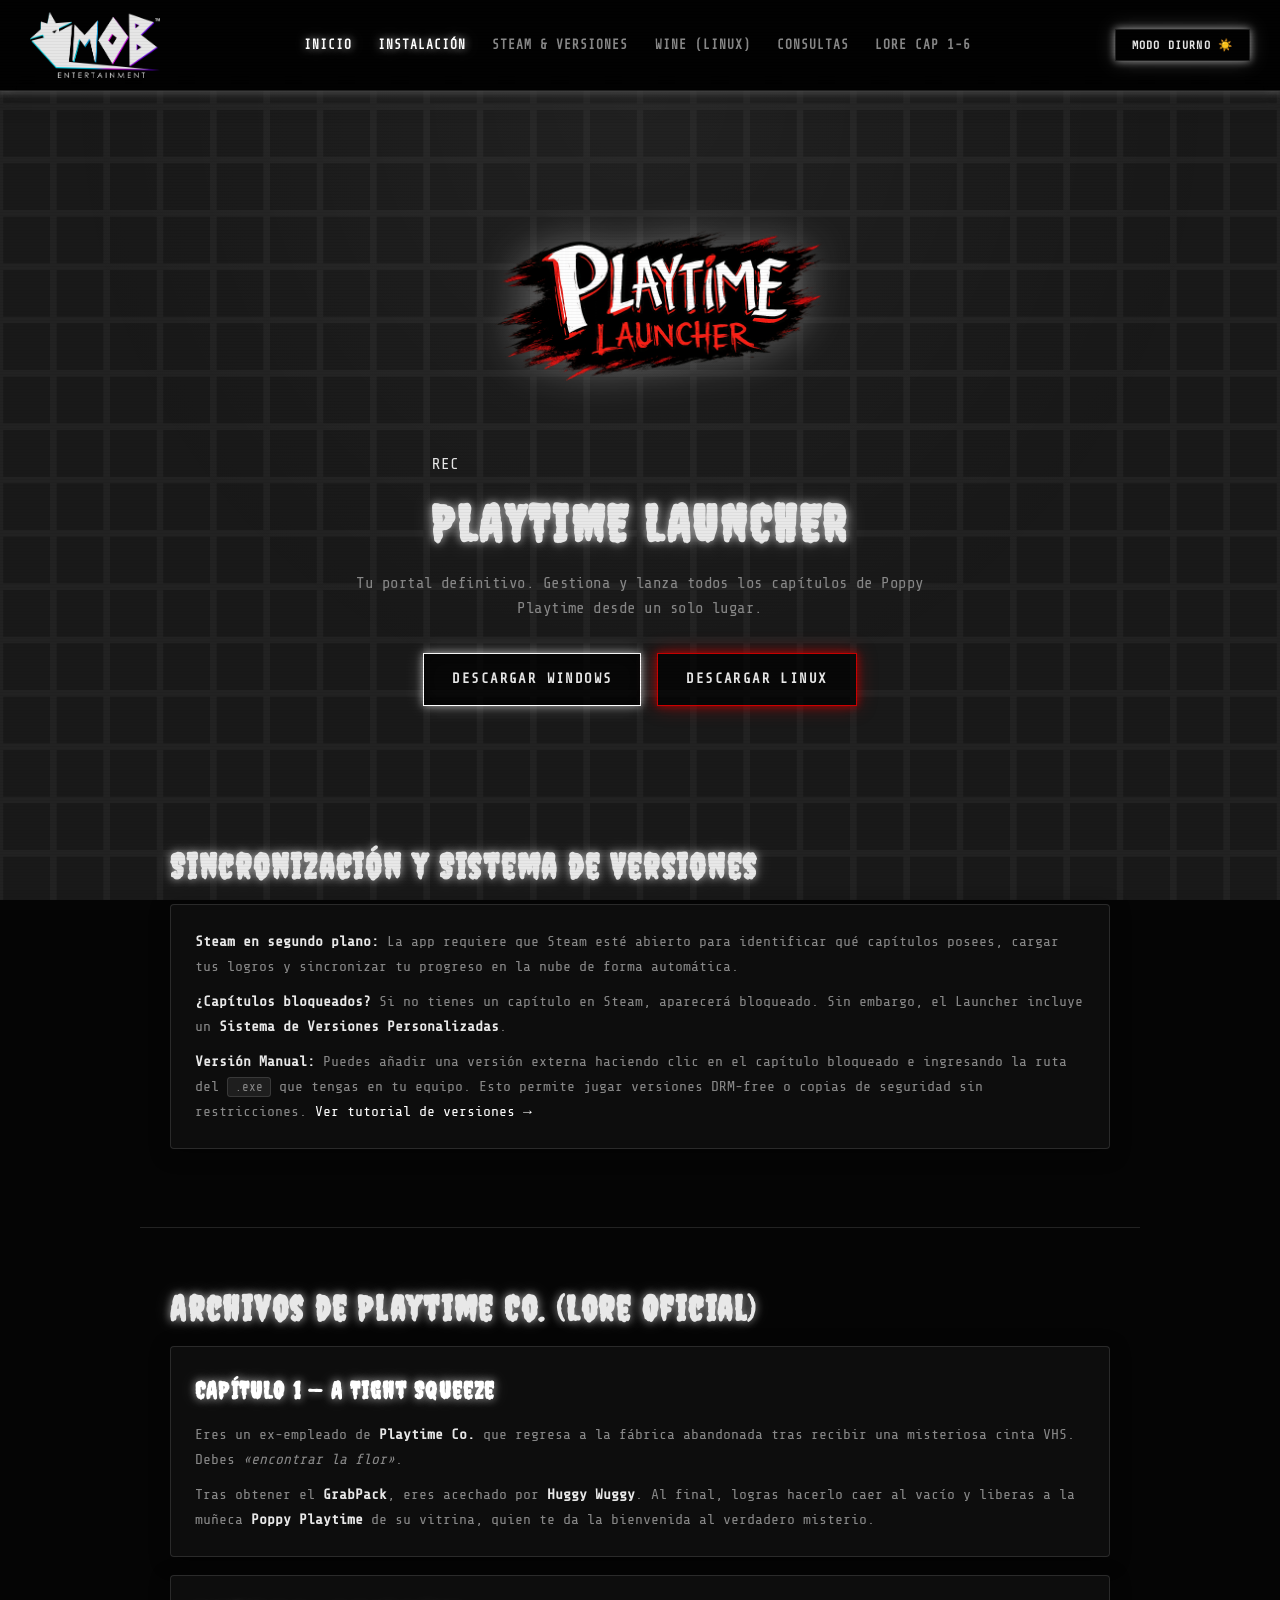
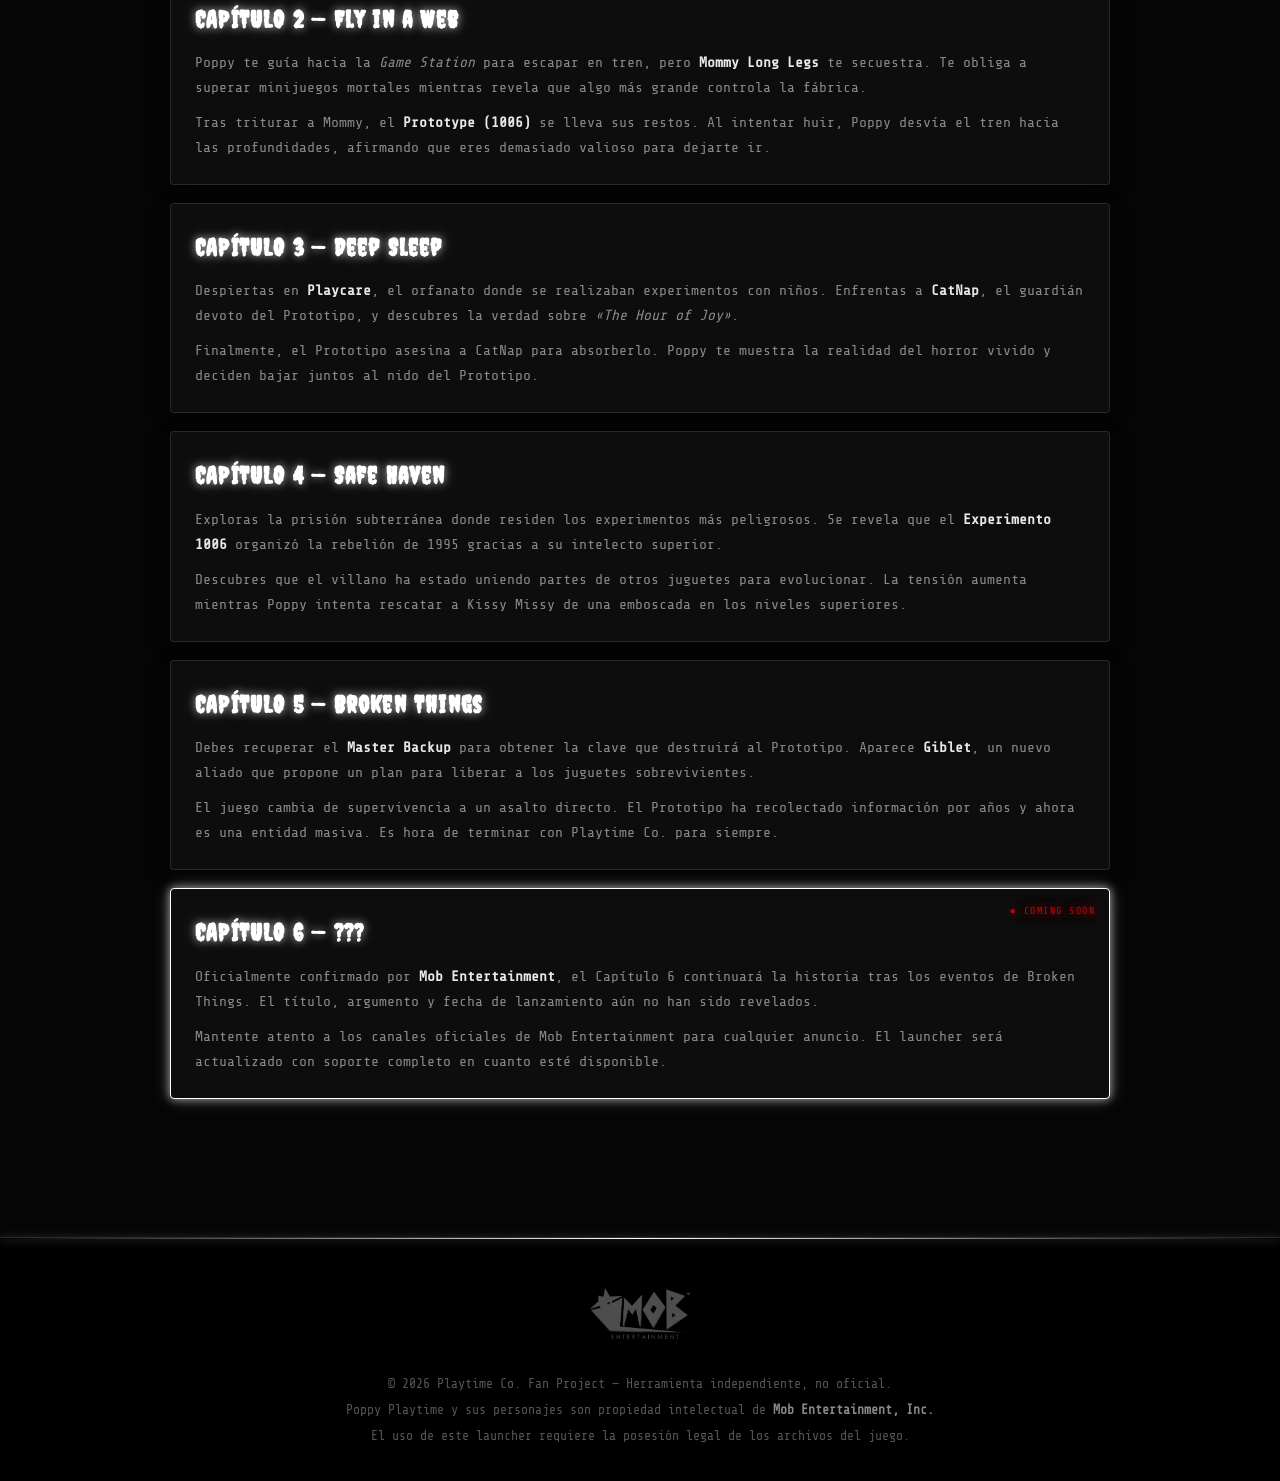
==== commit d950d99a: "Fix: INDEX" ====
--- a/index.html
+++ b/index.html
@@ -9,6 +9,14 @@
     <link rel="icon" href="./Assets/icon.png">
     <link rel="preconnect" href="https://fonts.googleapis.com">
     <link rel="preconnect" href="https://fonts.gstatic.com" crossorigin>
+<style>
+.rec-indicator.rec-hero {
+    animation: blinkDot 1s infinite;
+}
+.rec-indicator.rec-hero::before {
+    animation: blinkDot 1s infinite;
+}
+</style>
 </head>
 <body>
 
@@ -28,7 +36,7 @@
 
     <!-- HERO -->
     <header id="inicio" class="hero fade-in">
-        <div class="rec-indicator" style="display:inline-flex; margin-bottom: 16px;">REC</div>
+        <div class="rec-indicator rec-hero" style="display:inline-flex; margin-bottom: 16px;">REC</div>
         <img src="./Assets/Logo/playtimelogo.png" alt="Playtime Logo" class="main-logo float-anim">
         <h1 class="neon-text">PLAYTIME LAUNCHER</h1>
         <p>Tu portal definitivo. Gestiona y lanza todos los capítulos de Poppy Playtime desde un solo lugar.</p>
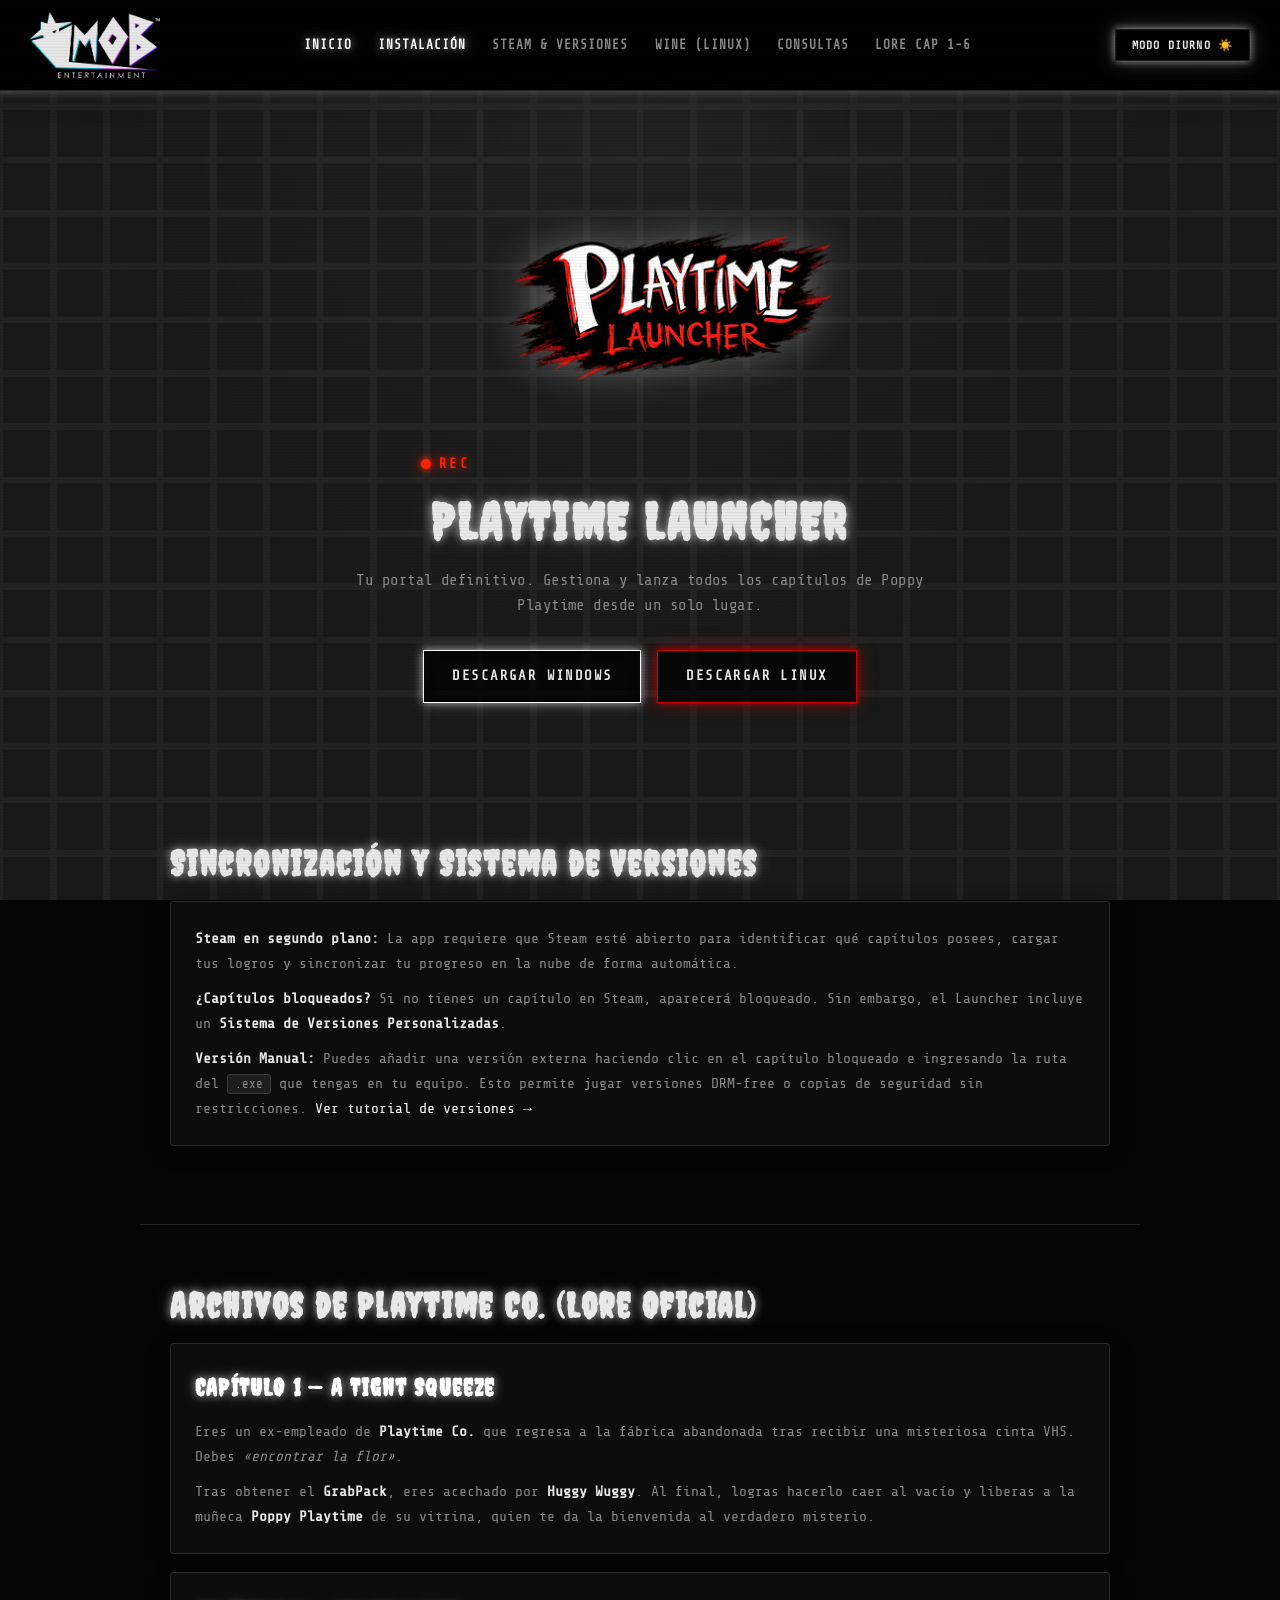
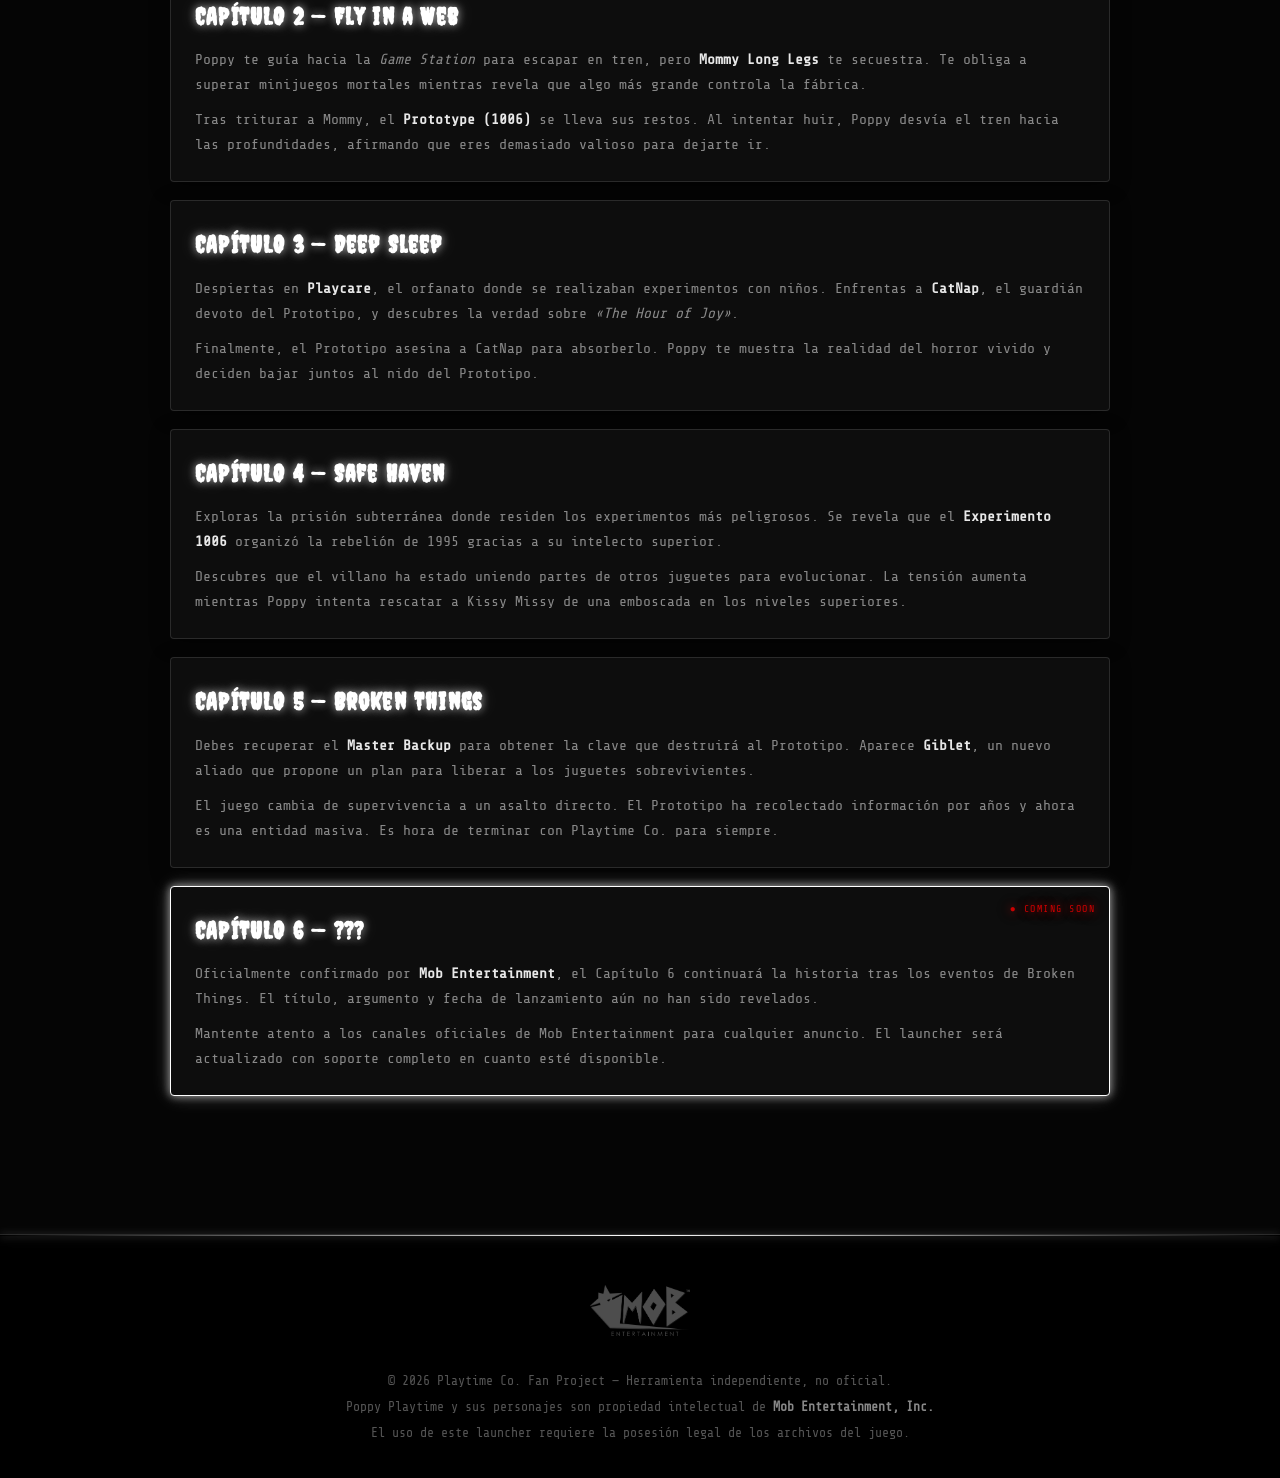
==== commit 501bc2c6: "UI: REC animado con punto rojo parpadeante" ====
--- a/index.html
+++ b/index.html
@@ -10,11 +10,39 @@
     <link rel="preconnect" href="https://fonts.googleapis.com">
     <link rel="preconnect" href="https://fonts.gstatic.com" crossorigin>
 <style>
+/* ===== REC INDICATOR HERO ===== */
 .rec-indicator.rec-hero {
-    animation: blinkDot 1s infinite;
+    display: inline-flex;
+    align-items: center;
+    gap: 8px;
+    font-family: var(--font-mono);
+    font-size: 0.85rem;
+    font-weight: bold;
+    letter-spacing: 0.25em;
+    color: #ff2200;
+    text-shadow: 0 0 8px rgba(255,34,0,0.8), 0 0 20px rgba(255,34,0,0.4);
+    animation: recTextBlink 2s ease-in-out infinite;
 }
+
 .rec-indicator.rec-hero::before {
-    animation: blinkDot 1s infinite;
+    content: '';
+    width: 10px;
+    height: 10px;
+    border-radius: 50%;
+    background: #ff2200;
+    box-shadow: 0 0 6px #ff2200, 0 0 14px rgba(255,34,0,0.7);
+    animation: recDotBlink 1s infinite;
+    flex-shrink: 0;
+}
+
+@keyframes recDotBlink {
+    0%, 100% { opacity: 1; box-shadow: 0 0 6px #ff2200, 0 0 14px rgba(255,34,0,0.7); }
+    50%       { opacity: 0.1; box-shadow: none; }
+}
+
+@keyframes recTextBlink {
+    0%, 45%, 55%, 100% { opacity: 1; }
+    50%                 { opacity: 0.3; }
 }
 </style>
 </head>
@@ -36,7 +64,7 @@
 
     <!-- HERO -->
     <header id="inicio" class="hero fade-in">
-        <div class="rec-indicator rec-hero" style="display:inline-flex; margin-bottom: 16px;">REC</div>
+        <div class="rec-indicator rec-hero" style="margin-bottom: 16px;">REC</div>
         <img src="./Assets/Logo/playtimelogo.png" alt="Playtime Logo" class="main-logo float-anim">
         <h1 class="neon-text">PLAYTIME LAUNCHER</h1>
         <p>Tu portal definitivo. Gestiona y lanza todos los capítulos de Poppy Playtime desde un solo lugar.</p>
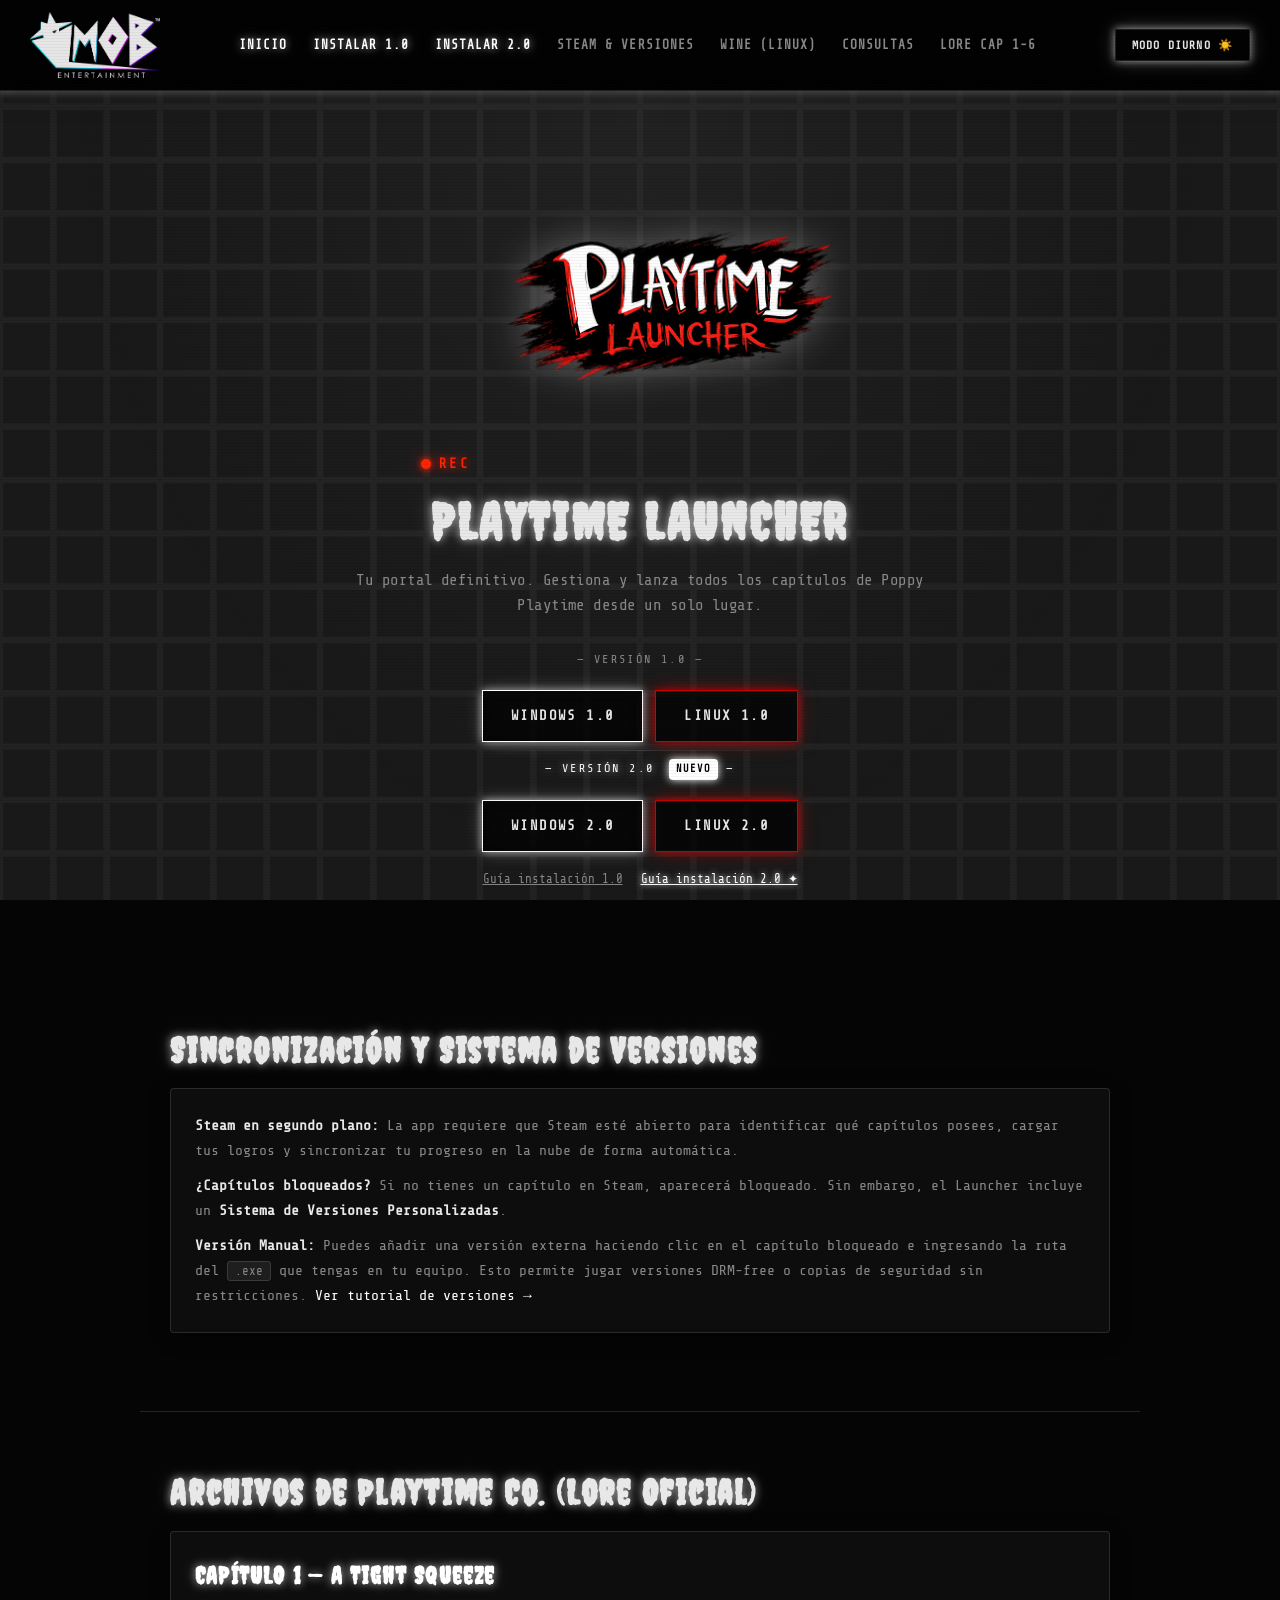
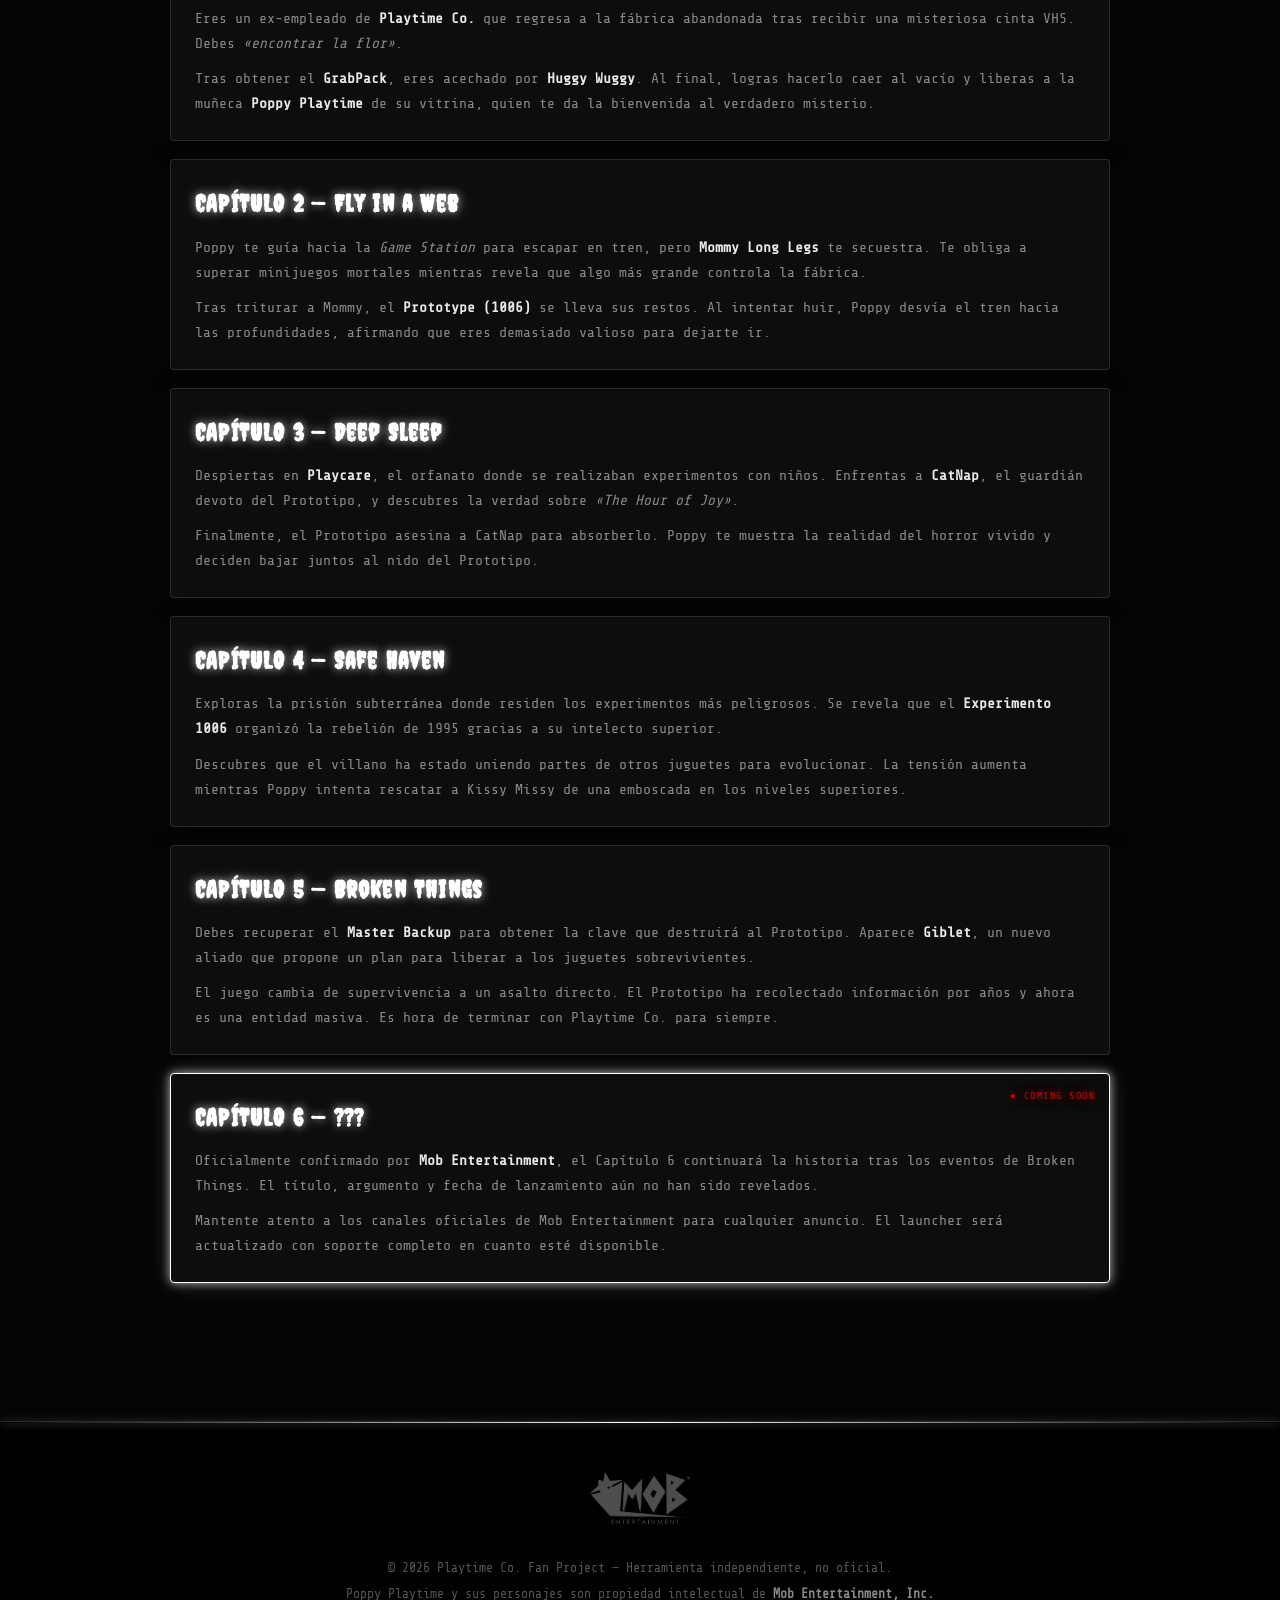
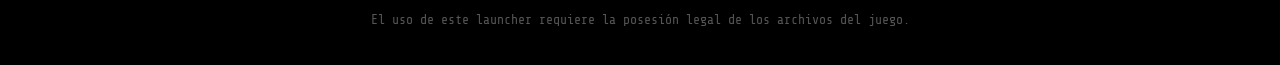
==== commit 96659f5d: "Auto-update: nueva URL ngrok https://7faf-143-105-136-68.ngrok-free.app" ====
--- a/index.html
+++ b/index.html
@@ -44,6 +44,96 @@
     0%, 45%, 55%, 100% { opacity: 1; }
     50%                 { opacity: 0.3; }
 }
+
+/* ===== VERSION DIVIDER EN HERO ===== */
+.version-label {
+    font-family: var(--font-mono);
+    font-size: 0.75rem;
+    letter-spacing: 0.2em;
+    color: var(--text-muted);
+    text-transform: uppercase;
+    margin: 0 0 10px 0;
+}
+
+.version-label.new {
+    color: var(--accent);
+    text-shadow: var(--neon-main);
+}
+
+.hero-version-block {
+    display: flex;
+    flex-direction: column;
+    align-items: center;
+    gap: 10px;
+    width: 100%;
+}
+
+.hero-version-block + .hero-version-block {
+    margin-top: 20px;
+}
+
+.hero-version-row {
+    display: flex;
+    gap: 12px;
+    flex-wrap: wrap;
+    justify-content: center;
+}
+
+.hero-install-links {
+    display: flex;
+    gap: 18px;
+    margin-top: 6px;
+}
+
+.hero-install-links a {
+    font-size: 0.78rem;
+    text-decoration: underline;
+    color: var(--text-muted);
+    transition: color 0.2s;
+}
+
+.hero-install-links a:hover {
+    color: var(--accent);
+}
+
+.hero-install-links a.v2-link {
+    color: var(--accent);
+    text-shadow: 0 0 6px var(--accent);
+}
+
+.hero-install-links a.v2-link:hover {
+    opacity: 0.8;
+}
+
+.version-separator {
+    width: 60%;
+    max-width: 340px;
+    height: 1px;
+    background: linear-gradient(to right, transparent, var(--border-color), transparent);
+    margin: 8px auto;
+}
+
+/* Badge NUEVO */
+.badge-new {
+    display: inline-block;
+    background: var(--accent);
+    color: #000;
+    font-family: var(--font-mono);
+    font-size: 0.65rem;
+    font-weight: bold;
+    letter-spacing: 0.1em;
+    padding: 2px 7px;
+    border-radius: 4px;
+    margin-left: 6px;
+    vertical-align: middle;
+    box-shadow: 0 0 8px var(--accent);
+    animation: badgePulse 2s ease-in-out infinite;
+}
+
+@keyframes badgePulse {
+    0%, 100% { box-shadow: 0 0 8px var(--accent); }
+    50%       { box-shadow: 0 0 16px var(--accent), 0 0 28px var(--accent); }
+}
 </style>
 </head>
 <body>
@@ -53,7 +143,8 @@
         <img src="./Assets/Logo/Mob_Entertainment.png" alt="Mob Entertainment" class="nav-logo">
         <ul>
             <li><a href="#inicio">Inicio</a></li>
-            <li><a href="Install.html" class="neon-link">Instalación</a></li>
+            <li><a href="Install.html" class="neon-link">Instalar 1.0</a></li>
+            <li><a href="installv2.html" class="neon-link">Instalar 2.0</a></li>
             <li><a href="Version.html">Steam &amp; Versiones</a></li>
             <li><a href="Wine.html">Wine (Linux)</a></li>
             <li><a href="consultas.html">Consultas</a></li>
@@ -69,13 +160,42 @@
         <h1 class="neon-text">PLAYTIME LAUNCHER</h1>
         <p>Tu portal definitivo. Gestiona y lanza todos los capítulos de Poppy Playtime desde un solo lugar.</p>
 
-        <div class="download-container">
-            <a href="https://www.mediafire.com/file/9t4dg947sn8tnoa/Playtime_Launcher_Windows.rar/file" target="_blank" rel="noopener" class="btn-download windows">
-                DESCARGAR WINDOWS
-            </a>
-            <a href="https://www.mediafire.com/file/25l9e41nxuqrlny/Playtime_Launcher_Linux.rar/file" target="_blank" rel="noopener" class="btn-download linux">
-                DESCARGAR LINUX
-            </a>
+        <div class="download-container" style="flex-direction: column; align-items: center; gap: 0;">
+
+            <!-- VERSION 1.0 -->
+            <div class="hero-version-block">
+                <p class="version-label">— Versión 1.0 —</p>
+                <div class="hero-version-row">
+                    <a href="https://www.mediafire.com/file/9t4dg947sn8tnoa/Playtime_Launcher_Windows.rar/file" target="_blank" rel="noopener" class="btn-download windows">
+                        WINDOWS 1.0
+                    </a>
+                    <a href="https://www.mediafire.com/file/25l9e41nxuqrlny/Playtime_Launcher_Linux.rar/file" target="_blank" rel="noopener" class="btn-download linux">
+                        LINUX 1.0
+                    </a>
+                </div>
+            </div>
+
+            <div class="version-separator"></div>
+
+            <!-- VERSION 2.0 -->
+            <div class="hero-version-block">
+                <p class="version-label new">— Versión 2.0 <span class="badge-new">NUEVO</span> —</p>
+                <div class="hero-version-row">
+                    <a href="https://www.mediafire.com/file/42g3v2y42xenhgm/Playtime_Launcher_2.0_Windows.rar/file" target="_blank" rel="noopener" class="btn-download windows">
+                        WINDOWS 2.0
+                    </a>
+                    <a href="https://www.mediafire.com/file/2n2zjocftjn43xd/Playtime_Launcher_2.0_Linux.rar/file" target="_blank" rel="noopener" class="btn-download linux">
+                        LINUX 2.0
+                    </a>
+                </div>
+            </div>
+
+            <!-- LINKS DE GUIAS -->
+            <div class="hero-install-links" style="margin-top: 18px;">
+                <a href="Install.html">Guía instalación 1.0</a>
+                <a href="installv2.html" class="v2-link">Guía instalación 2.0 ✦</a>
+            </div>
+
         </div>
     </header>
 
